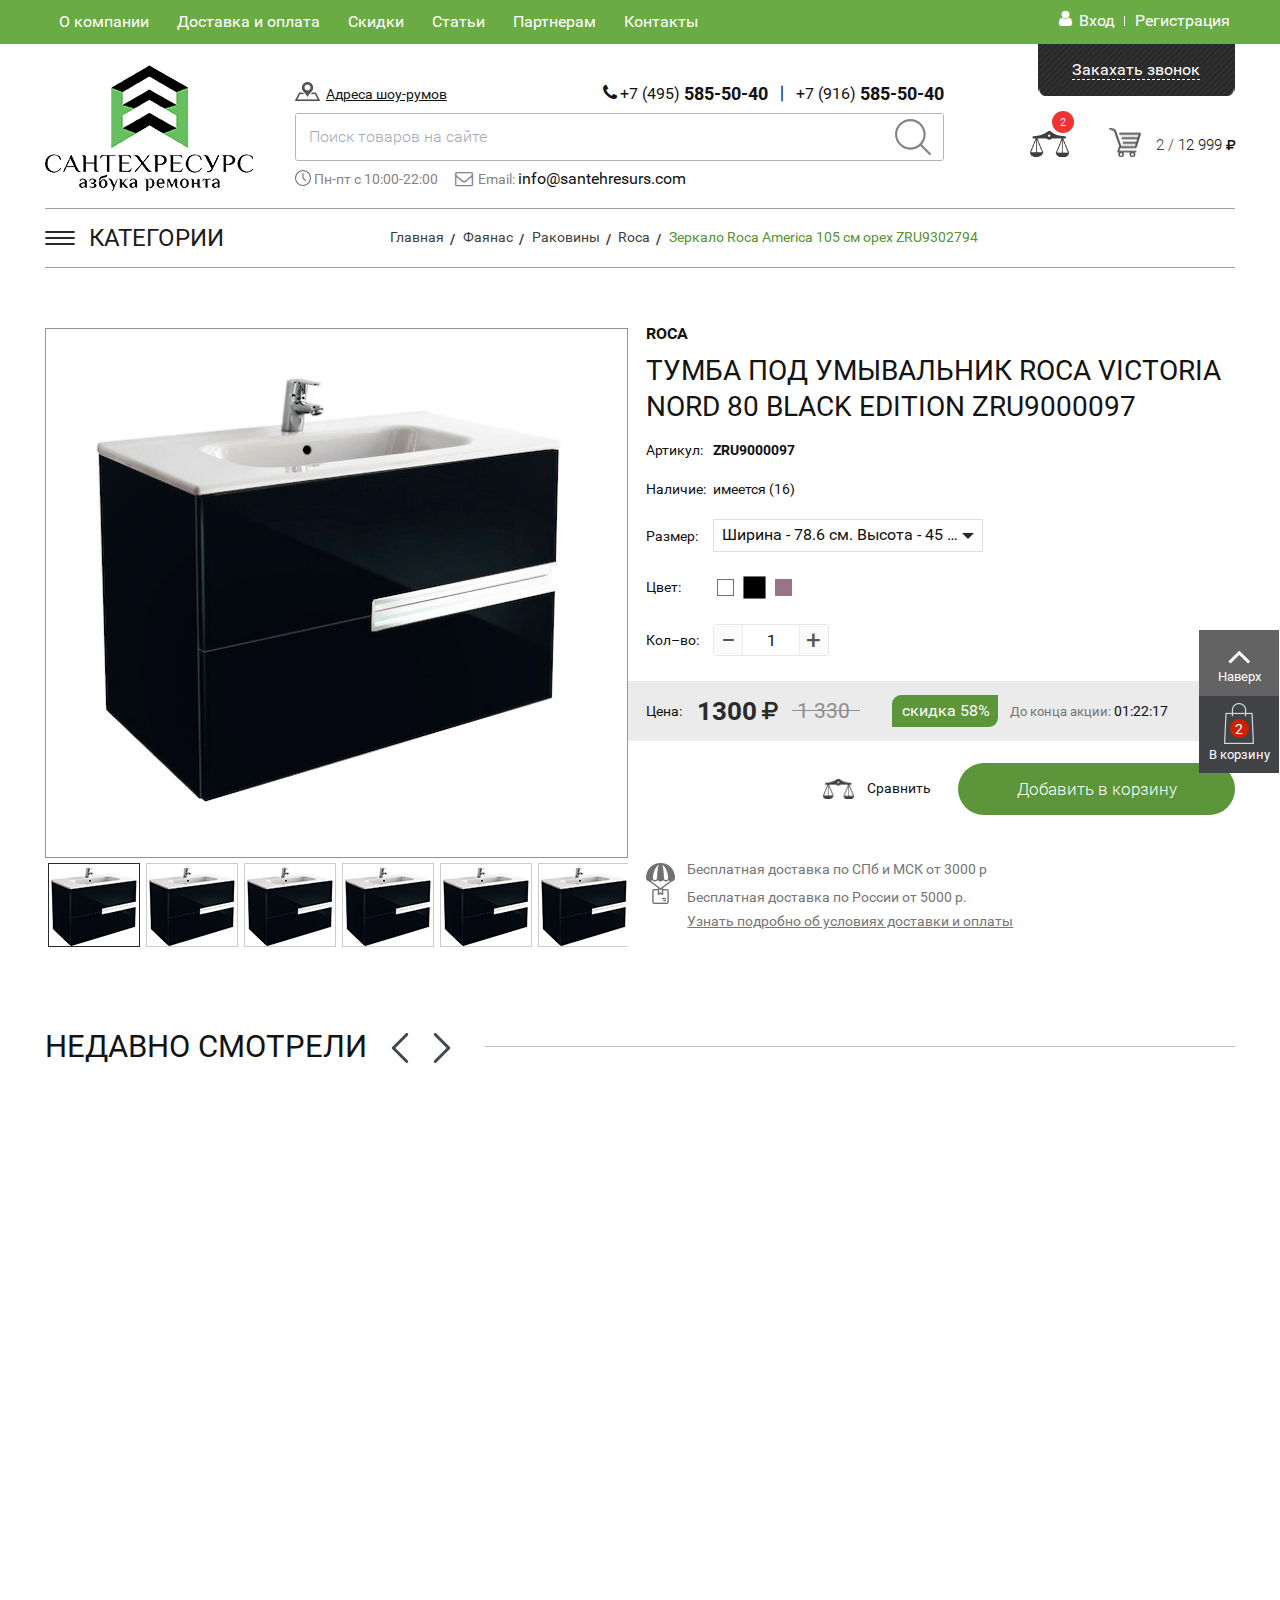
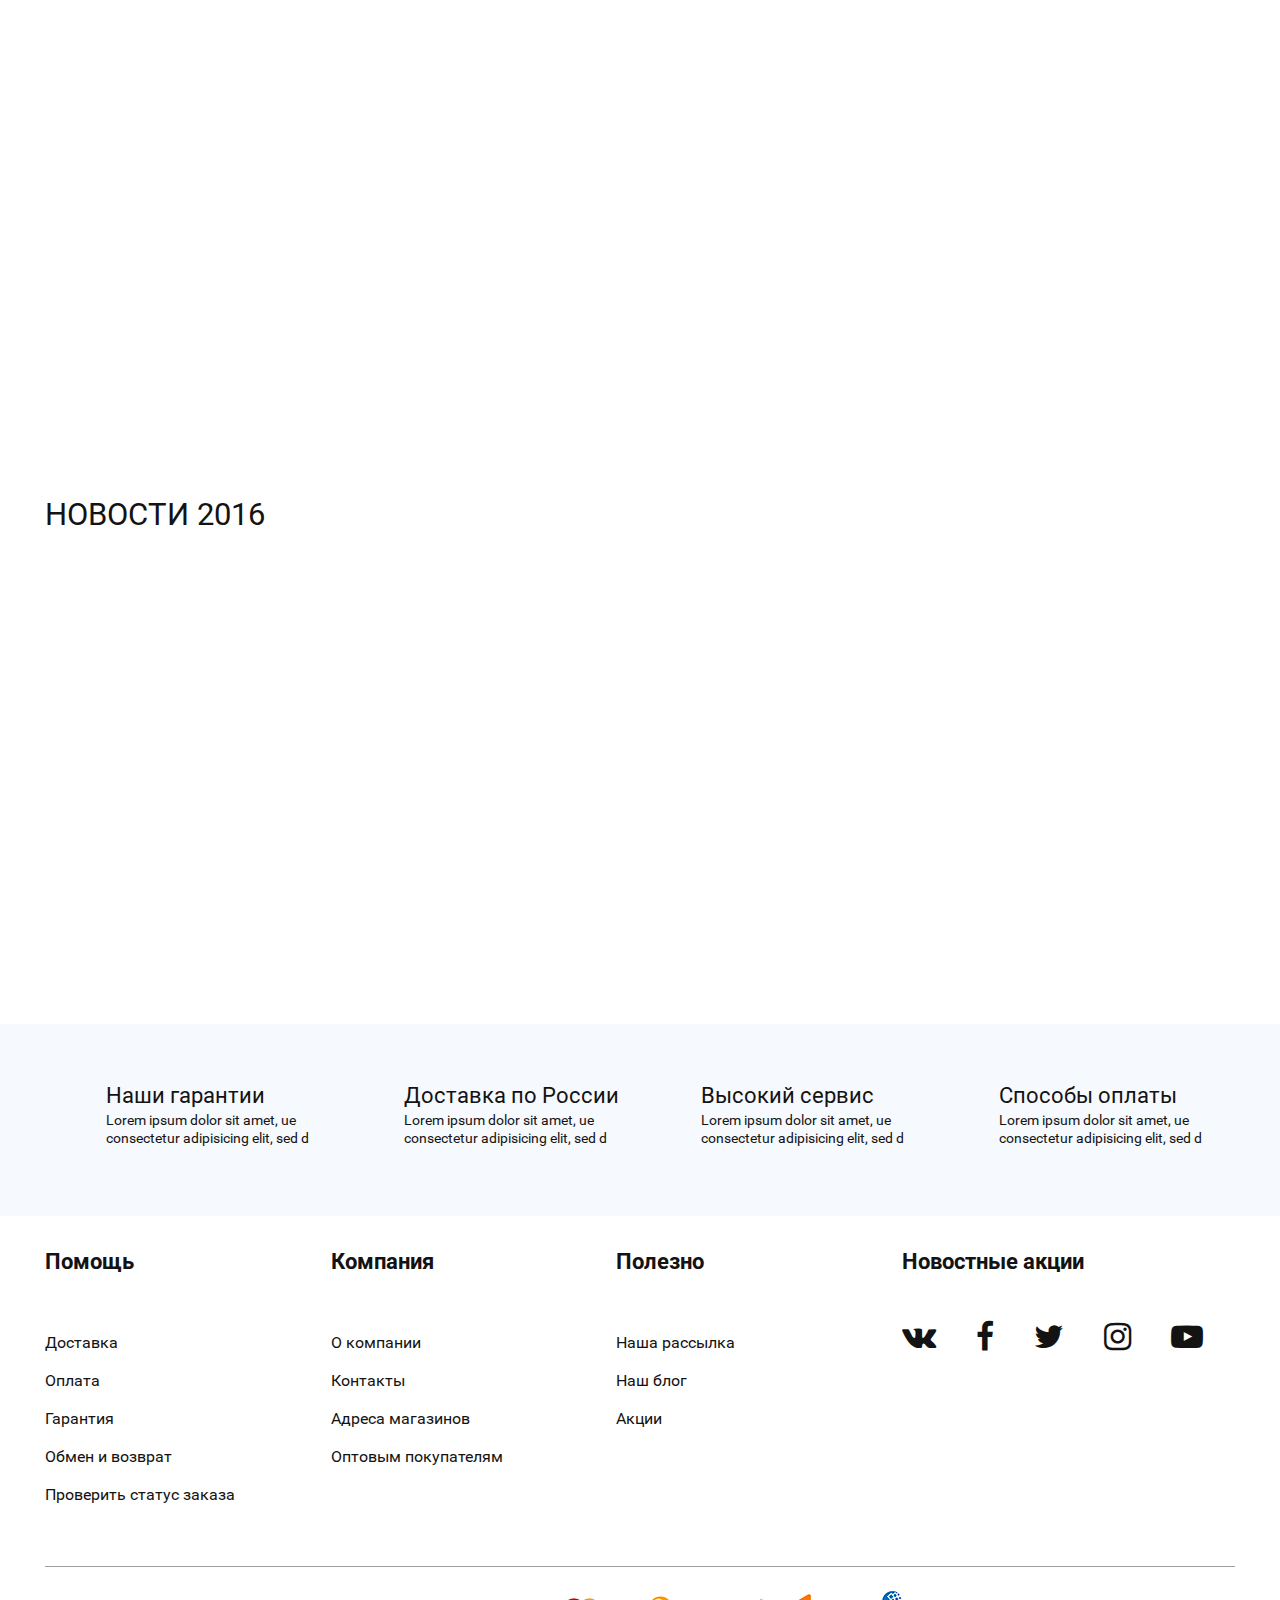
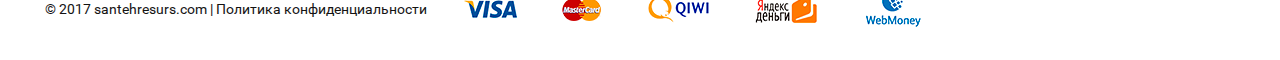
==== card.html @ a98f20dc "Santeh Resurs" ====
<!DOCTYPE html>

<html lang="ru">

<head>

	<meta charset="utf-8">
	<meta http-equiv="X-UA-Compatible" content="IE=edge" >
	<meta name="viewport" content="width=device-width, initial-scale=1.0">
	<meta name="description" content="">
	<link rel="stylesheet" type="text/css" href="vendors/css/animate.css">	
	<link rel="stylesheet" type="text/css" href="css/style.css">
	<link rel="stylesheet" type="text/css" href="css/font-awesome.css">
	<link rel="stylesheet" type="text/css" href="css/responsive.css">
	<link rel="stylesheet" type="text/css" href="slick/slick.css">
	<link rel="stylesheet" type="text/css" href="vendors/css/jquery.mCustomScrollbar.css">
	<link rel="stylesheet" type="text/css" href="vendors/css/select2.css">
	<link rel="stylesheet" type="text/css" href="vendors/css/nouislider.css">
	<script type="text/javascript" src="vendors/js/jquery.js"></script>
	<script type="text/javascript" src="slick/slick.js"></script>
	<script type="text/javascript" src="vendors/js/jquery.mCustomScrollbar.concat.min.js"></script>
	<script type="text/javascript" src="vendors/js/smoothscroll.js"></script>
	<script type="text/javascript" src="vendors/js/select2.js"></script>
	<script type="text/javascript" src="vendors/js/nouislider.js"></script>
	<script type="text/javascript" src="vendors/js/parallax.js"></script>
	<script type="text/javascript" src="vendors/js/jquery.hoverIntent.js"></script>
	<!-- <script type="text/javascript" src="vendors/js/jquery.maskedinput.min.js"></script> -->
	<script type="text/javascript" src="vendors/js/wow.min.js"></script>
	<script>new WOW().init();</script>
	<link rel="icon" type="image/png" href="favicon/favicon.ico" sizes="16x16">
	
	<title>Сантехресурс</title>	

</head>

<body>

<div class="wrapper">

	<!-- Header -->

	<header>

		<div class="header-site">
			
			<div class="header-site-1 wow fadeInDown">
				<div class="row offset-ziro">
					<div class="col col-1">
						<div class="main-nav-block">
							<ul class="main-nav">
								<li><a href="#">О компании</a></li>
								<li><a href="#">Доставка и оплата</a></li>
								<li><a href="#">Скидки</a></li>
								<li><a href="#">Статьи</a></li>
								<li><a href="#">Партнерам</a></li>
								<li><a href="#">Контакты</a></li>
							</ul>
						</div>
					</div>
					<div class="col col-2">
						<div class="sign-block">
							<ul class="sign">
								<li><i class="fa fa-user" aria-hidden="true"></i><a href="#">Вход</a></li>
								<li><a href="#">Регистрация</a></li>
							</ul>
						</div>
					</div>
				</div>
			</div>

			<div class="header-site-2">
				<div class="row offset-ziro">

					<div class="col col-1">
						<a href="#" class="logo wow zoomIn">
							<img src="img/logo.png" alt="" />
						</a>
					</div>
					
					<div class="col col-2">

						<div class="row-1">

							<div class="row-1-col row-1-col-1">
								<p><i class="adress-icon"></i><a href="#" class="adress-link">Адреса шоу-румов</a></p>
							</div>

							<div class="row-1-col row-1-col-2">
								<ul class="tels-block">
									<li><i class="fa fa-phone" aria-hidden="true"></i><a href="tel:+74955855040">+7 (495) <span>585-50-40</span></a></li>
									<li><a href="tel:+79165855040">+7 (916) <span>585-50-40</span></a></li>
								</ul>

							</div>

							<div class="row-1-col row-1-col-3">
								<button type="button" class="callback-btn"><span>Закахать звонок</span></button>
							</div>

						</div>

						<div class="row-2">

							<div class="row-2-col row-2-col-1">
								<div class="search-block">
									<input type="text" class="search-input" placeholder="Поиск товаров на сайте">
									<button type="submit" class="search-btn">
										<svg xmlns="http://www.w3.org/2000/svg" viewBox="0 0 451 451" width="46" height="46"><path d="M447.1 428l-109.6-109.6c29.4-33.8 47.2-77.9 47.2-126.1C384.7 86.2 298.4 0 192.4 0 86.3 0 0.1 86.3 0.1 192.3s86.3 192.3 192.3 192.3c48.2 0 92.3-17.8 126.1-47.2L428.1 447c2.6 2.6 6.1 4 9.5 4s6.9-1.3 9.5-4C452.3 441.8 452.3 433.2 447.1 428zM27 192.3c0-91.2 74.2-165.3 165.3-165.3 91.2 0 165.3 74.2 165.3 165.3s-74.1 165.4-165.3 165.4C101.2 357.7 27 283.5 27 192.3z" fill="#838383"/></svg>
									</button>
								</div>
								<div class="info-row">
									<p><i class="clock-icon"></i> Пн-пт с 10:00-22:00</p>
									<p><i class="fa fa-envelope-o" aria-hidden="true"></i> Email: <a href="mailto:info@santehresurs.com">info@santehresurs.com</a></p>
								</div>
							</div>

							<div class="row-2-col row-2-col-2">
								<div class="basket-block">
									<div class="basket-box">
										<div class="col">
											<a href="#" class="libra">
												<p class="count-lib-goods">2</p>
												<i class="libra_icon"></i>
											</a>
										</div>
										<div class="col col-2">
											<a href="#" class="basket">
												<i class="basket-icon"></i>
												<p><span>2 /</span> 12 999 <i class="fa fa-rub" aria-hidden="true"></i></p>
											</a>
										</div>
									</div>
								</div>
							</div>

						</div>

					</div>
				</div>
			</div>

		</div>
								
	</header>

	<!-- /Header -->

	<!-- Content -->
	
	<div class="content">

	<!-- Fixed Block -->

		<div class="fixed-block">
			<div class="inner">
				<button type="button" class="scroll-top" >
					<i class="fa fa-angle-up" aria-hidden="true"></i>
					<span>Наверх</span>
				</button>
			</div>
			<div class="inner">
				<a href="#" class="fixed-basket-link">
					<p class="fixed-basket-box">
						<i class="basket_2-icon"></i>
						<span>2</span>
					</p>
					<p>В корзину</p>
				</a>
			</div>
		</div>

	<!-- /Fixed Block -->

	<!-- Section 1 Categories Page -->

		<section class="promo-sect">

			<div class="row">

				<div class="promo-block clearfix">
					<div class="sidebar left">
						<div class="nav-header" id="sidebar">
							<div class="center-box">
								<p class="burger">
									<span></span>
									<span></span>
									<span></span>
								</p>
								<p class="p-1">Категории</p>
							</div>
						</div>
						<div class="sidebar-nav">
							<ul class="sidebar-nav-list">
								<li><a href="#"><i class="nav-icon icon-1"></i>Инженерная сантехника</a></li>
								<li><a href="#"><i class="nav-icon icon-2"></i>Фаянс</a></li>
								<li><a href="#"><i class="nav-icon icon-3"></i>Мебель</a>
									<div class="inner-nav-wrapp">
										<ul class="inner-nav">
											<li><a href="">Кухонные гарнитуры</a></li>
											<li><a href="">Столы</a></li>
											<li><a href="">Стулья</a>
												<ul class="inner-nav">
													<li><a href="#">Стулья</a></li>
													<li><a href="#">Кухонные гарнитуры</a></li>
													<li><a href="#">Столы</a></li>
													<li><a href="#">Стулья</a></li>
												</ul>
											</li>
											<li><a href="">Кухонные гарнитуры</a></li>
											<li><a href="">Столы</a>
												<ul class="inner-nav">
													<li><a href="#">Стулья 2</a></li>
													<li><a href="#">Кухонные гарнитуры 2</a></li>
													<li><a href="#">Столы 2</a></li>
													<li><a href="#">Стулья 2</a></li>
												</ul>
											</li>
											<li><a href="">Стулья</a>
												<ul class="inner-nav">
													<li><a href="#">Стулья 3</a></li>
													<li><a href="#">Кухонные гарнитуры 3</a></li>
													<li><a href="#">Столы 3</a></li>
													<li><a href="#">Стулья 3</a></li>
												</ul>
											</li>
										</ul>
									</div></li>
								<li><a href="#"><i class="nav-icon icon-4"></i>Теплые полы</a></li>
								<li><a href="#"><i class="nav-icon icon-5"></i>Люки</a></li>
								<li><a href="#"><i class="nav-icon icon-6"></i>Обои</a></li>
								<li><a href="#"><i class="nav-icon icon-7"></i>Напольные покрытия</a></li>
								<li><a href="#"><i class="nav-icon icon-8"></i>Электрика</a></li>
								<li><a href="#"><i class="nav-icon icon-9"></i>Штукатурка и краски</a>
								<div class="inner-nav-wrapp">
										<ul class="inner-nav">
											<li><a href="">Кухонные гарнитуры</a></li>
											<li><a href="">Столы</a></li>
											<li><a href="">Стулья</a>
												<ul class="inner-nav">
													<li><a href="#">Стулья</a></li>
													<li><a href="#">Кухонные гарнитуры</a></li>
													<li><a href="#">Столы</a></li>
													<li><a href="#">Стулья</a></li>
												</ul>
											</li>
											<li><a href="">Кухонные гарнитуры</a></li>
											<li><a href="">Столы</a>
												<ul class="inner-nav">
													<li><a href="#">Стулья 2</a></li>
													<li><a href="#">Кухонные гарнитуры 2</a></li>
													<li><a href="#">Столы 2</a></li>
													<li><a href="#">Стулья 2</a></li>
												</ul>
											</li>
											<li><a href="">Стулья</a>
												<ul class="inner-nav">
													<li><a href="#">Стулья 3</a></li>
													<li><a href="#">Кухонные гарнитуры 3</a></li>
													<li><a href="#">Столы 3</a></li>
													<li><a href="#">Стулья 3</a></li>
												</ul>
											</li>
										</ul>
									</div>
									</li>
								<li>
									<a href="#"><i class="nav-icon icon-10"></i>Двери</a>
									<div class="inner-nav-wrapp">
										<ul class="inner-nav">
											<li><a href="">Кухонные гарнитуры</a></li>
											<li><a href="">Столы</a></li>
											<li><a href="">Стулья</a>
												<ul class="inner-nav">
													<li><a href="#">Стулья</a></li>
													<li><a href="#">Кухонные гарнитуры</a></li>
													<li><a href="#">Столы</a></li>
													<li><a href="#">Стулья</a></li>
												</ul>
											</li>
											<li><a href="">Кухонные гарнитуры</a></li>
											<li><a href="">Столы</a>
												<ul class="inner-nav">
													<li><a href="#">Стулья 2</a></li>
													<li><a href="#">Кухонные гарнитуры 2</a></li>
													<li><a href="#">Столы 2</a></li>
													<li><a href="#">Стулья 2</a></li>
												</ul>
											</li>
											<li><a href="">Стулья</a>
												<ul class="inner-nav">
													<li><a href="#">Стулья 3</a></li>
													<li><a href="#">Кухонные гарнитуры 3</a></li>
													<li><a href="#">Столы 3</a></li>
													<li><a href="#">Стулья 3</a></li>
												</ul>
											</li>
										</ul>
									</div>
								</li>
							</ul>
						</div>
					</div>

					<!-- Breadcrumbs  -->

					<div class="breadcrumbs-block right">
						<ul class="breacrumbs">
							<li><a href="#">Главная</a></li>
							<li><a href="#">Фаянас</a></li>
							<li><a href="#">Раковины</a></li>
							<li><a href="#">Roca</a></li>
							<li><a href="#">Зеркало Roca America 105 cм орех ZRU9302794</a></li>
						</ul>
					</div>

					<!-- /Breadcrumbs  -->

				</div>

			</div>

		</section>

	<!-- /Section 1 Categories Page -->

	<!-- Section 2 Card Page -->

	<section>

		<div class="row">

			<div class="card-promo-block clearfix">

				<div class="col-1 left">

					<div class="card-big-slider-box">

						<div class="card-big-slider">

							<div class="slide">
								<img class="desktop-img" src="img/card_slider/photo_01.jpg" />
								<img class="resp-img" src="img/card_slider/photo_01.jpg" />
							</div>

							<div class="slide">
								<img class="desktop-img" src="img/card_slider/photo_01.jpg" />
								<img class="resp-img" src="img/card_slider/photo_01.jpg" />
							</div>

							<div class="slide">
								<img class="desktop-img" src="img/card_slider/photo_01.jpg" />
								<img class="resp-img" src="img/card_slider/photo_01.jpg" />
							</div>

							<div class="slide">
								<img class="desktop-img" src="img/card_slider/photo_01.jpg" />
								<img class="resp-img" src="img/card_slider/photo_01.jpg" />
							</div>

							<div class="slide">
								<img class="desktop-img" src="img/card_slider/photo_01.jpg" />
								<img class="resp-img" src="img/card_slider/photo_01.jpg" />
							</div>

							<div class="slide">
								<img class="desktop-img" src="img/card_slider/photo_01.jpg" />
								<img class="resp-img" src="img/card_slider/photo_01.jpg" />
							</div>

							<div class="slide">
								<img class="desktop-img" src="img/card_slider/photo_01.jpg" />
								<img class="resp-img" src="img/card_slider/photo_01.jpg" />
							</div>

							<div class="slide">
								<img class="desktop-img" src="img/card_slider/photo_01.jpg" />
								<img class="resp-img" src="img/card_slider/photo_01.jpg" />
							</div>

						</div>

					</div>

					<div class="card-miniatures-slider-box">

						<div class="card-miniatures-slider">

							<div class="slide">
								<img src="img/card_slider/card_miniatures_slider/photo_01.jpg" />
							</div>

							<div class="slide">
								<img src="img/card_slider/card_miniatures_slider/photo_01.jpg" />
							</div>

							<div class="slide">
								<img src="img/card_slider/card_miniatures_slider/photo_01.jpg" />
							</div>

							<div class="slide">
								<img src="img/card_slider/card_miniatures_slider/photo_01.jpg" />
							</div>

							<div class="slide">
								<img src="img/card_slider/card_miniatures_slider/photo_01.jpg" />
							</div>

							<div class="slide">
								<img src="img/card_slider/card_miniatures_slider/photo_01.jpg" />
							</div>

							<div class="slide">
								<img src="img/card_slider/card_miniatures_slider/photo_01.jpg" />
							</div>

							<div class="slide">
								<img src="img/card_slider/card_miniatures_slider/photo_01.jpg" />
							</div>

						</div>

					</div>

				</div>

				<div class="col-2 right">
					
					<div class="good-card-info-block good-card">

						<form>

							<div class="inner">

								<h4>Roca</h4>
								<h2>Тумба под умывальник Roca Victoria Nord 80 Black Edition ZRU9000097</h2>

								<div class="info-table">
									<div class="table-row">
										<div class="cell cell-1">
											<p>Артикул:</p>
										</div>
										<div class="cell cell-2">
											<p class="bold">ZRU9000097</p>
										</div>
									</div>
									<div class="table-row">
										<div class="cell cell-1">
											<p>Наличие:</p>
										</div>
										<div class="cell cell-2">
											<p>имеется (16)</p>
										</div>
									</div>
									<div class="table-row select-cell">
										<div class="cell cell-1">
											<p>Размер:</p>
										</div>
										<div class="cell cell-2">
											<div class="select-box">
												<select>
													<option>Ширина - 78.6 см. Высота - 45 см.</option>
													<option>Ширина - 78.6 см. Высота - 45 см.</option>
													<option>Ширина - 78.6 см. Высота - 45 см.</option>
													<option>Ширина - 78.6 см. Высота - 45 см.</option>
													<option>Ширина - 78.6 см. Высота - 45 см.</option>
													<option>Ширина - 78.6 см. Высота - 45 см.</option>
												</select>
											</div>
										</div>
									</div>
									<div class="table-row">
										<div class="cell cell-1">
											<p>Цвет:</p>
										</div>
										<div class="cell cell-2">
											<div class="radio-block">					
												<input type="radio" name="colors" id="color_1">
												<label class="color-good white" for="color_1" style="background-color: #ffffff"></label>
											</div>
											<div class="radio-block">				
												<input type="radio" name="colors" id="color_2" checked>
												<label class="color-good black" for="color_2" style="background-color: #000000"></label>
											</div>
											<div class="radio-block">
												<input type="radio" name="colors" id="color_3">
												<label class="color-good phiolet" for="color_3" style="background-color: #9b7487"></label>
											</div>
										</div>
									</div>
									<div class="table-row">
										<div class="cell cell-1">
											<p>Кол–во:</p>
										</div>
										<div class="cell cell-2">
											<div class="choise-count">
												<button type="button" class="minus"></button>
												<input type="number" class="count-num-val" value="1" />											
												<button type="button" class="plus"></button>
											</div>
										</div>
									</div>
								</div>

							</div>

							<div class="inner price-block offset-ziro">
								<label>Цена:</label>
								<div class="total-price">
									<nobr>
										<input type="number" width="auto" class="price_total_sum_input" value="1300" disabled>
										<p class="price_total_sum">1300</p>
										<i class="fa fa-rub" aria-hidden="true"></i>
									</nobr>
								</div>
								<p class="old-perice">1 330</p>
								<p class="discount">скидка 58%</p>
								<p>До конца акции: <span>01:22:17</span></p>
							</div>

							<div class="inner">

								<div class="align-right">
									<a href="#" class="to-diff"><i class="lib-middle"></i>Сравнить</a>
									<a href="#" class="green-pill">Добавить в корзину</a>
								</div>

								<div class="two-cols-box">

									<div class="col col-1">
										<i class="deliver-icon"></i>
									</div>

									<div class="col col-2">
										<p>Бесплатная доставка по СПб и МСК от 3000 р</p>
										<p>Бесплатная доставка по России от 5000 р.</p>
										<a href="#" >Узнать подробно об условиях доставки и оплаты</a>
									</div>

								</div>

							</div>

						</form>

					</div>

				</div>

			</div>

		</div>

	</section>

	<!-- /Section 2 Card Page -->

	<!-- Section 2 Categories Page  -->

		<section class="promo-sect">

			<div class="row">

				<div class="h-group h-group-shape">

					<h2 class="txt-upper">Недавно смотрели</h2>

					<div class="arrows last-saw-append-arrows"></div>

				</div>

				<div class="last-saw-slider-box wow fadeIn">

					<div class="last-saw-slider">

						<div class="slide">
							<div class="good-thumb">
								<div class="inner">
									<div class="img-box">
										<img src="img/goods/good_01.jpg" alt="" />
									</div>
									<div class="thumb-content">
										<div class="descript">
											<p class="p-1">Стулья на металлическом каркасе</p>
											<p class="p-2">Гранж</p>
											<p class="price">11 795 руб.</p>
										</div>
										<div class="align-center">
											<a href="#" class="geen-pill">в корзину</a>
										</div>
										<div class="align-center">
											<a href="#" class="to-diff"><i class="lib-small"></i>Добавить к сравнению</a>
										</div>
									</div>
								</div>
							</div>
						</div>

						<div class="slide">
							<div class="good-thumb">
								<div class="inner">
									<div class="img-box">
										<img src="img/goods/good_02.jpg" alt="" />
									</div>
									<div class="thumb-content">
										<div class="descript">
											<p class="p-1">Темный металлический каркас</p>
											<p class="p-2">Гранж</p>
											<p class="price">18 199 руб.</p>
										</div>
										<div class="align-center">
											<a href="#" class="geen-pill">в корзину</a>
										</div>
										<div class="align-center">
											<a href="#" class="to-diff"><i class="lib-small"></i>Добавить к сравнению</a>
										</div>
									</div>
								</div>
							</div>
						</div>

						<div class="slide">
							<div class="good-thumb">
								<div class="inner">
									<div class="img-box">
										<img src="img/goods/good_03.jpg" alt="" />
									</div>
									<div class="thumb-content">
										<div class="description">
											<p class="p-1">Стулья на металлическом каркасе</p>
											<p class="p-2">Беллеза</p>
											<p class="price">14 550 руб.</p>
										</div>
										<div class="align-center">
											<a href="#" class="geen-pill">в корзину</a>
										</div>
										<div class="align-center">
											<a href="#" class="to-diff"><i class="lib-small"></i>Добавить к сравнению</a>
										</div>
									</div>
								</div>
							</div>
						</div>

						<div class="slide">
							<div class="good-thumb">
								<div class="inner">
									<div class="img-box">
										<img src="img/goods/good_04.jpg" alt="" />
									</div>
									<div class="thumb-content">
										<div class="descript">
											<p class="p-1">Стулья на металлическом каркасе</p>
											<p class="p-2"></p>
											<p class="price">11 795 руб.</p>
										</div>
										<div class="align-center">
											<a href="#" class="geen-pill">в корзину</a>
										</div>
										<div class="align-center">
											<a href="#" class="to-diff"><i class="lib-small"></i>Добавить к сравнению</a>
										</div>
									</div>
								</div>
							</div>
						</div>

						<div class="slide">
							<div class="good-thumb">
								<div class="inner">
									<div class="img-box">
										<img src="img/goods/good_01.jpg" alt="" />
									</div>
									<div class="thumb-content">
										<div class="descript">
											<p class="p-1">Стулья на металлическом каркасе</p>
											<p class="p-2">Гранж</p>
											<p class="price">11 795 руб.</p>
										</div>
										<div class="align-center">
											<a href="#" class="geen-pill">в корзину</a>
										</div>
										<div class="align-center">
											<a href="#" class="to-diff"><i class="lib-small"></i>Добавить к сравнению</a>
										</div>
									</div>
								</div>
							</div>
						</div>

					</div>

				</div>

			</div>

		</section>

	<!-- /Section 2 Categories Page  -->

	<!-- Section 6 Main Page -->

		<section class="send-sect">

			<div class="send-bg" data-parallax="scroll" data-image-src="img/send_bg.jpg"></div>

			<div class="row align-right">

				<div class="send-block wow fadeInRight">

					<h2>Рассылка</h2>

					<p>Подпишись на нашу рассылку и всегда будь в курсе<br /> акций и новостей</p>

					<button type="button" class="submit-btn show_popup">Подписаться на рассылку</button>

				</div>

			</div>

		</section>

	<!-- /Section 6 Main Page -->

	<!-- Section 7 Main Page -->

		<section class="news-sect">

			<div class="row">

				<h2 class="txt-upper">Новости 2016</h2>

				<div class="news-thumbnails offset-ziro wow fadeInUp">

					<div class="news-thumb">
						<div class="inner">
							<div class="photo-block">
								<div class="img-box">
									<img src="img/news/photo_01.jpg" alt="" />
								</div>
								<div class="hidden-block-box">
									<div class="hidden-block">
										<h3>Sustainnability</h3>
										<p>Lorem ipsum dolor sit amet, consectetur adipisicing elit, sed do eiusmod tempor incididunt ut labore et dolore magna aliqua.</p>
										<a href="#" class="more-btn">More information</a>
									</div>
								</div>
							</div>
							<h3>Lorem ipsum dolor amet</h3>
							<p>Lorem ipsum dolor sit amet, consectetur adipisicing elit, sed do eiusmod tempor incididunt ut labore</p>
							<div class="align-right">
								<a href="#" class="more-link">Читать подробнее<i class="fa fa-angle-double-right" aria-hidden="true"></i></a>
							</div>
						</div>
					</div>

					<div class="news-thumb">
						<div class="inner">
							<div class="photo-block">
								<div class="img-box">
									<img src="img/news/photo_02.jpg" alt="" />
								</div>
								<div class="hidden-block-box">
									<div class="hidden-block">
										<h3>Sustainnability</h3>
										<p>Lorem ipsum dolor sit amet, consectetur adipisicing elit, sed do eiusmod tempor incididunt ut labore et dolore magna aliqua.</p>
										<a href="#" class="more-btn">More information</a>
									</div>
								</div>
							</div>
							<h3>Lorem ipsum dolor amet</h3>
							<p>Lorem ipsum dolor sit amet, consectetur adipisicing elit, sed do eiusmod tempor incididunt ut labore</p>
							<div class="align-right">
								<a href="#" class="more-link">Читать подробнее<i class="fa fa-angle-double-right" aria-hidden="true"></i></a>
							</div>
						</div>
					</div>

					<div class="news-thumb">
						<div class="inner">
							<div class="photo-block">
								<div class="img-box">
									<img src="img/news/photo_03.jpg" alt="" />
								</div>
								<div class="hidden-block-box">
									<div class="hidden-block">
										<h3>Sustainnability</h3>
										<p>Lorem ipsum dolor sit amet, consectetur adipisicing elit, sed do eiusmod tempor incididunt ut labore et dolore magna aliqua.</p>
										<a href="#" class="more-btn">More information</a>
									</div>
								</div>
							</div>
							<h3>Lorem ipsum dolor amet</h3>
							<p>Lorem ipsum dolor sit amet, consectetur adipisicing elit, sed do eiusmod tempor incididunt ut labore</p>
							<div class="align-right">
								<a href="#" class="more-link">Читать подробнее<i class="fa fa-angle-double-right" aria-hidden="true"></i></a>
							</div>
						</div>
					</div>

					<div class="news-thumb">
						<div class="inner">
							<div class="photo-block">
								<div class="img-box">
									<img src="img/news/photo_01.jpg" alt="" />
								</div>
								<div class="hidden-block-box">
									<div class="hidden-block">
										<h3>Sustainnability</h3>
										<p>Lorem ipsum dolor sit amet, consectetur adipisicing elit, sed do eiusmod tempor incididunt ut labore et dolore magna aliqua.</p>
										<a href="#" class="more-btn">More information</a>
									</div>
								</div>
							</div>
							<h3>Lorem ipsum dolor amet</h3>
							<p>Lorem ipsum dolor sit amet, consectetur adipisicing elit, sed do eiusmod tempor incididunt ut labore</p>
							<div class="align-right">
								<a href="#" class="more-link">Читать подробнее<i class="fa fa-angle-double-right" aria-hidden="true"></i></a>
							</div>
						</div>
					</div>

				</div>

			</div>

		</section>

	<!-- /Section 7 Main Page -->

	<!-- Section 8 Main Page -->

		<section class="advantages-sect">

			<div class="row">

				<div class="advantages-thumbnails offset-ziro">
					
					<div class="advantage-thumb">
						<div class="inner">
							<div class="col col-1 wow zoomIn">
								<i class="advantage-icon icon-1"></i>
							</div>
							<div class="col col-2">
								<h3>Наши гарантии</h3>
								<p>Lorem ipsum dolor sit amet, ue consectetur adipisicing elit, sed d</p>
							</div>
						</div>
					</div>

					<div class="advantage-thumb">
						<div class="inner">
							<div class="col col-1 wow zoomIn">
								<i class="advantage-icon icon-2"></i>
							</div>
							<div class="col col-2">
								<h3>Доставка по России</h3>
								<p>Lorem ipsum dolor sit amet, ue consectetur adipisicing elit, sed d</p>
							</div>
						</div>
					</div>

					<div class="advantage-thumb">
						<div class="inner">
							<div class="col col-1 wow zoomIn">
								<i class="advantage-icon icon-3"></i>
							</div>
							<div class="col col-2">
								<h3>Высокий сервис</h3>
								<p>Lorem ipsum dolor sit amet, ue consectetur adipisicing elit, sed d</p>
							</div>
						</div>
					</div>

					<div class="advantage-thumb">
						<div class="inner">
							<div class="col col-1 wow zoomIn">
								<i class="advantage-icon icon-4"></i>
							</div>
							<div class="col col-2">
								<h3>Способы оплаты</h3>
								<p>Lorem ipsum dolor sit amet, ue consectetur adipisicing elit, sed d</p>
							</div>
						</div>
					</div>

				</div>

			</div>

		</section>

	<!-- /Section 8 Main Page -->

	</div>
	<!-- /Content -->

	<!-- Footer -->

	<footer>
		
		<div class="footer">
			
			<div class="row">

				<div class="offset-ziro">

					<div class="col col-1">
						
						<h4>Помощь</h4>

						<ul class="seo-txt">
							<li><a href="#">Доставка</a></li>
							<li><a href="#">Оплата</a></li>
							<li><a href="#">Гарантия</a></li>
							<li><a href="#">Обмен и возврат</a></li>
							<li><a href="#">Проверить статус заказа</a></li>
						</ul>

					</div>

					<div class="col col-2">
						
						<h4>Компания</h4>

						<ul class="seo-txt">
							<li><a href="#">О компании</a></li>
							<li><a href="#">Контакты</a></li>
							<li><a href="#">Адреса магазинов</a></li>
							<li><a href="#">Оптовым покупателям</a></li>
						</ul>

					</div>

					<div class="col col-3">
						
						<h4>Полезно</h4>

						<ul class="seo-txt">
							<li><a href="#">Наша рассылка</a></li>
							<li><a href="#">Наш блог</a></li>
							<li><a href="#">Акции</a></li>
						</ul>

					</div>

					<div class="col col-4">
						
						<H4>Новостные акции</H4>

						<div class="social-block">
							<ul class="socials">
								<li><a href="#"><i class="fa fa-vk" aria-hidden="true"></i></a>
								<li><a href="#"><i class="fa fa-facebook" aria-hidden="true"></i></a>
								<li><a href="#"><i class="fa fa-twitter" aria-hidden="true"></i></a>
								<li><a href="#"><i class="fa fa-instagram" aria-hidden="true"></i></a>
								<li><a href="#"><i class="fa fa-youtube-play" aria-hidden="true"></i></a>
							</ul>
						</div>

						<div class="align-center">

							<a href="#" class="logo wow zoomIn">
								<img src="img/logo.png" alt="" />
							</a>

						</div>

					</div>

				</div>

				<div class="footer-bottom-row">
					<p class="copyright">&copy; 2017 <a href="#" class="copy-link">santehresurs.com</a> | Политика конфиденциальности</p>			
					<ul class="payments-systems-list">
						<li><img src="img/payments_systems/img_05.png" alt=""></li>
						<li><img src="img/payments_systems/img_04.png" alt=""></li>
						<li><img src="img/payments_systems/img_03.png" alt=""></li>
						<li><img src="img/payments_systems/img_02.png" alt=""></li>
						<li><img src="img/payments_systems/img_01.png" alt=""></li>
					</ul>					
				</div>

			</div>

		</div>			

	</footer>

	<!-- /Footer -->

	<script src="js/scripts.js"></script>
	<script src="js/additional_scripts.js"></script>
	
	</div>

</body>
</html>
---- css/style.css ----
@charset "utf-8";

/*------------------*/
/*-- Fonts --*/
/*------------------*/

@font-face {
    font-family: "Roboto";
    src: url("../fonts/Roboto-Light.eot");
    src: url("../fonts/Roboto-Light.eot?#iefix") format("embedded-opentype"),
        url("../fonts/Roboto-Light.woff2") format("woff2"),
        url("../fonts/Roboto-Light.woff") format("woff"),
        url("../fonts/Roboto-Light.ttf") format("truetype"),
        url("../fonts/Roboto-Light.svg#Roboto-Light") format("svg");
    font-weight: 300;
    font-style: normal;
}

@font-face {
    font-family: "Roboto";
    src: url("../fonts/Roboto-Bold.eot");
    src: url("../fonts/Roboto-Bold.eot?#iefix") format("embedded-opentype"),
        url("../fonts/Roboto-Bold.woff2") format("woff2"),
        url("../fonts/Roboto-Bold.woff") format("woff"),
        url("../fonts/Roboto-Bold.ttf") format("truetype"),
        url("../fonts/Roboto-Bold.svg#Roboto-Bold") format("svg");
    font-weight: bold;
    font-style: normal;
}

@font-face {
    font-family: "Roboto";
    src: url("../fonts/Roboto-Regular.eot");
    src: url("../fonts/Roboto-Regular.eot?#iefix") format("embedded-opentype"),
        url("../fonts/Roboto-Regular.woff2") format("woff2"),
        url("../fonts/Roboto-Regular.woff") format("woff"),
        url("../fonts/Roboto-Regular.ttf") format("truetype"),
        url("../fonts/Roboto-Regular.svg#Roboto-Regular") format("svg");
    font-weight: normal;
    font-style: normal;
}


/*-------------------------------------------*/
/* BASIC SETUP */
/*-------------------------------------------*/

* {
    margin: 0;
    padding: 0;
    -webkit-box-sizing: border-box;
    -moz-box-sizing: border-box;
    box-sizing: border-box;
}

html {
    color: #000000;
    font-size: 13px;
    line-height: 21px;
}


html,
body {
    min-height: 100%;
    min-width: 100%;
}

body {
    font-size: 15px;
    line-height: 20px;
    color: #333333;
}

.wrapper {
    min-height: 100%;
    min-width: 100%;
    position: relative;
    z-index: 2;
}

.content {
    position: relative;
    height: 100%;
    min-height: 100%;
    min-width: 100%;
}


.clearfix:after {
    content: "."; 
    display: block; 
    height: 0; 
    clear: both; 
    visibility: hidden;
}

.clearfix {display: inline-block;}

* html .clearfix {height: 1%;}
.clearfix {display: block;}

* html .clearfix             { zoom: 1; }
*:first-child+html .clearfix { zoom: 1; }



::-webkit-input-placeholder {color:#a5abb8;}
::-moz-placeholder          {color:#a5abb8;}
:-moz-placeholder           {color:#a5abb8;}
:-ms-input-placeholder      {color:#a5abb8;}

input,
textarea,
button,
select,
a,
img {
    outline: none;
}

select {
    -webkit-appearance: none;
    appearance: none;
    text-indent: 0.01px;
    text-overflow: "";
}


*::-ms-expand { display: none; }

input::-webkit-outer-spin-button,
input::-webkit-inner-spin-button {
    -webkit-appearance: none;
}

input[type="number"] {
    -moz-appearance: textfield;
}

textarea {
    resize: none;
    overflow: auto;
}

input::-webkit-input-placeholder       {opacity: 1; transition: opacity .3s ease;}
input::-moz-placeholder                {opacity: 1; transition: opacity .3s ease;}
input:-moz-placeholder                 {opacity: 1; transition: opacity .3s ease;}
input:-ms-input-placeholder            {opacity: 1; transition: opacity .3s ease;}
input:focus::-webkit-input-placeholder {opacity: 0; transition: opacity .3s ease;}
input:focus::-moz-placeholder          {opacity: 0; transition: opacity .3s ease;}
input:focus:-moz-placeholder           {opacity: 0; transition: opacity .3s ease;}
input:focus:-ms-input-placeholder      {opacity: 0; transition: opacity .3s ease;}

textarea::-webkit-input-placeholder       {opacity: 1; transition: opacity .3s ease;}
textarea::-moz-placeholder                {opacity: 1; transition: opacity .3s ease;}
textarea:-moz-placeholder                 {opacity: 1; transition: opacity .3s ease;}
textarea:-ms-input-placeholder            {opacity: 1; transition: opacity .3s ease;}
textarea:focus::-webkit-input-placeholder {opacity: 0; transition: opacity .3s ease;}
textarea:focus::-moz-placeholder          {opacity: 0; transition: opacity .3s ease;}
textarea:focus:-moz-placeholder           {opacity: 0; transition: opacity .3s ease;}
textarea:focus:-ms-input-placeholder      {opacity: 0; transition: opacity .3s ease;}

.animation-delay-onload {
    -webkit-animation-delay: 1s;
    -moz-animation-delay: 1s;
    -o-animation-delay: 1s;
    animation-delay: 1s;
}

.animation-delay {
    -webkit-animation-delay: .3s;
    -moz-animation-delay: .3s;
    -o-animation-delay: .3s;
    animation-delay: .3s;
}

/*-------------------------------------------*/
/* ----- DEFAULT STYLES ------ */
/*-------------------------------------------*/

section {
    position: relative;
    padding: 30px 0 50px 0;
}

h1 {

}


h2 {
    font-family: "Roboto", Arial, Verdana, sans-serif;
    font-size: 31px;
    line-height: 34px;
    font-weight: normal;
    color:#141313;
    padding: 0 0 20px 0;
}

h2.txt-upper {
    text-transform: uppercase;
}

h3 {
    font-family: "Roboto", Arial, Verdana, sans-serif;
    font-size: 22px;
    line-height: 24px;
    font-weight: normal;
    color: #141313;
}

p {
    font-family: "Roboto", Arial, Verdana, sans-serif;
    font-size: 16px;
    line-height: 28px;
    font-weight: normal;
    color: #141313;
    padding: 5px 0;
}

a {
    font-family: "Roboto", Arial, Verdana, sans-serif;
    font-size: 16px;
    line-height: 28px;
    font-weight: normal;
    color: #141313;
    text-decoration: none;

    -webkit-transition-property: color;
    -webkit-transition-duration: .3s;
    -webkit-transition-timing-function: ease;

    -moz-transition-property: color;
    -moz-transition-duration: .3s;
    -moz-transition-timing-function: ease;

    -ms-transition-property: color;
    -ms-transition-duration: .3s;
    -ms-transition-timing-function: ease;

    -o-transition-property: color;
    -o-transition-duration: .3s;
    -o-transition-timing-function: ease;

    transition-property: color;
    transition-duration: .3s;
    transition-timing-function: ease;
}

a:link,
a:visited {
    color: #141313;
}

a:active,
a.active {
    color: #6bab44;
}

a:hover {
    color: #6bab44;
}

li {
    list-style: none;
}

img {
    outline: none;
    border: 1px solid transparent;
    border: none;
}

button:hover,
button:active,
a:hover,
a:active {
    -webkit-tap-highlight-color: rgba(0,0,0,0); 
    -webkit-tap-highlight-color: transparent;
}

/*-------------------------------------------*/
/* ----- REUSABLE COMPONENTS ------ */
/*-------------------------------------------*/

.row {
    padding: 0;
    max-width: 1190px;
    margin: 0 auto;
}

.top-shape .line-top {
    width: 100%;
    position: absolute;
    top: -1px;
    left: 0;
}

.top-shape .line-top:before {
    display: block;
    content: "";
    width: 100%;
    padding: 0;
    max-width: 1190px;
    margin: 0 auto;
    border-top: 1px solid #cbcbcb;
}

.offset-ziro {
    font-size: 0;
    line-height: 0;
}

.left {
    float: left;
}

.right {
    float: right;
}

.align-center {
    text-align: center;
}

.align-right {
    text-align: right;
}

.slick-arrow {
    border: 1px solid transparent;
    background: transparent;
    cursor: pointer;
    width: 30px;
    height: 30px;
    margin: 0 6px;

    -webkit-transition-property: fill;
    -webkit-transition-duration: .3s;
    -webkit-transition-timing-function: ease;

    -moz-transition-property: fill;
    -moz-transition-duration: .3s;
    -moz-transition-timing-function: ease;

    -ms-transition-property: fill;
    -ms-transition-duration: .3s;
    -ms-transition-timing-function: ease;

    -o-transition-property: fill;
    -o-transition-duration: .3s;
    -o-transition-timing-function: ease;

    transition-property: fill;
    transition-duration: .3s;
    transition-timing-function: ease;
}

.slick-arrow svg path {
    -webkit-transition-property: fill;
    -webkit-transition-duration: .3s;
    -webkit-transition-timing-function: ease;

    -moz-transition-property: fill;
    -moz-transition-duration: .3s;
    -moz-transition-timing-function: ease;

    -ms-transition-property: fill;
    -ms-transition-duration: .3s;
    -ms-transition-timing-function: ease;

    -o-transition-property: fill;
    -o-transition-duration: .3s;
    -o-transition-timing-function: ease;

    transition-property: fill;
    transition-duration: .3s;
    transition-timing-function: ease;
}

.slick-arrow:hover svg path {
    fill: #4b8b25;
}

/*-- Breadcrumbs --*/

.breadcrumbs-block {
    display: inline-block;
    vertical-align: middle;
    width: 73%;
    min-height: 60px;
    border-top: 1px solid #9f9f9f;
    border-bottom: 1px solid #9f9f9f;
    padding: 18px 0 5px 2%;
}

.breacrumbs {

}

.breacrumbs li {
    display: inline-block;
    vertical-align: top;
}

.breacrumbs li:after {
    display: inline-block;
    vertical-align: top;
    content: "\2f";
    margin: 0 4px 0 6px;
    font-family: "Roboto", Arial, Verdana, sans-serif;
    font-size: 14px;
    line-height: 24px;
    font-weight: bold;
    color: #3f3f3f;
}

.breacrumbs li:last-child:after {
    display: none;
}

.breacrumbs li a {
    font-family: "Roboto", Arial, Verdana, sans-serif;
    font-size: 14px;
    line-height: 14px;
    font-weight: normal;
    color: #3f3f3f;
}

.breacrumbs li a:link,
.breacrumbs li a:visited {
    color: #3f3f3f;
}

.breacrumbs li a.active {
    color: #589234;
}

.breacrumbs li a:active {
    color: #589234;
}

.breacrumbs li a:hover {
    color: #589234;
}

.breacrumbs li:last-child a {
    color: #589234;
}

/*-- /Breadcrumbs --*/

/*-------------------------------------------*/
/* ----- HEADER ------ */
/*-------------------------------------------*/

.header-site {

}

.header-site-1 {
    background: rgba(107, 171, 68, 1);
}

.header-site-1 .col {
    display: inline-block;
    vertical-align: middle;
}

.header-site-1 .col-1 {
    width: 73%;
}

.header-site-1 .col-2 {
    width: 27%;
    text-align: right;
}

.main-nav-block {

}

.main-nav {
    display: table;
}

.main-nav li {
    display: table-cell;
    vertical-align: top;
    padding: 0 14px;
}

.main-nav li a {
    display: inline-block;
    vertical-align: top;
    font-family: "Roboto", Arial, Verdana, sans-serif;
    font-size: 16px;
    line-height: 24px;
    font-weight: normal;
    color: #ffffff;
    text-align: center;
    text-decoration: none;
    position: relative;
    padding: 10px 0;

    -webkit-transition-property: color;
    -webkit-transition-duration: .3s;
    -webkit-transition-timing-function: ease;

    -moz-transition-property: color;
    -moz-transition-duration: .3s;
    -moz-transition-timing-function: ease;

    -ms-transition-property: color;
    -ms-transition-duration: .3s;
    -ms-transition-timing-function: ease;

    -o-transition-property: color;
    -o-transition-duration: .3s;
    -o-transition-timing-function: ease;

    transition-property: color;
    transition-duration: .3s;
    transition-timing-function: ease;
}

.main-nav li a:link,
.main-nav li a:visited {
    color: #ffffff;
}

.main-nav li a:active,
.main-nav li a.active {
    color: #ffffff;
}

.main-nav li a:hover {
    color: #ffffff;
}

.main-nav li a:before {
    display: block;
    content: "";
    width: 100%;
    height: 3px;
    position: absolute;
    top: 0;
    left: 0;
    z-index: 2;
    background: rgba(34, 86, 2, 1);

    -webkit-transition-property: background;
    -webkit-transition-duration: .3s;
    -webkit-transition-timing-function: ease;

    -moz-transition-property: background;
    -moz-transition-duration: .3s;
    -moz-transition-timing-function: ease;

    -ms-transition-property: background;
    -ms-transition-duration: .3s;
    -ms-transition-timing-function: ease;

    -o-transition-property: background;
    -o-transition-duration: .3s;
    -o-transition-timing-function: ease;

    transition-property: background;
    transition-duration: .3s;
    transition-timing-function: ease;
}

.main-nav li a:link:before,
.main-nav li a:visited:before {
    background: rgba(34, 86, 2, 0);
}

.main-nav li a:active:before,
.main-nav li a.active:before {
    background: rgba(34, 86, 2, 1);
}

.main-nav li a:hover:before {
    background: rgba(34, 86, 2, 1);
}

.sign-block {

}

.sign {

}

.sign li {
    display: inline-block;
    vertical-align: top;
    width: auto;
    padding: 0 5px;
}

.sign li:after {
    display: inline-block;
    vertical-align: baseline;
    content: "";
    width: 1px;
    height: 10px;
    margin: 0 0 0 8px;
    border-right: 1px solid #ffffff;
}

.sign li:last-child:after {
    display: none;
}

.sign li a {
    font-family: "Roboto", Arial, Verdana, sans-serif;
    font-size: 16px;
    line-height: 16px;
    font-weight: normal;
    color: #ffffff;
    text-decoration: none;
    position: relative;
    margin: 5px 0;
    border-bottom: 1px solid transparent;

    -webkit-transition-property: border-bottom;
    -webkit-transition-duration: .3s;
    -webkit-transition-timing-function: ease;

    -moz-transition-property: border-bottom;
    -moz-transition-duration: .3s;
    -moz-transition-timing-function: ease;

    -ms-transition-property: border-bottom;
    -ms-transition-duration: .3s;
    -ms-transition-timing-function: ease;

    -o-transition-property: border-bottom;
    -o-transition-duration: .3s;
    -o-transition-timing-function: ease;

    transition-property: border-bottom;
    transition-duration: .3s;
    transition-timing-function: ease;
}

.sign li a:link,
.sign li a:visited {
    border-bottom: 1px solid transparent;
}

.sign li a:active,
.sign li a.active {
    border-bottom: 1px solid #ffffff;
}

.sign li a:hover {
    border-bottom: 1px solid #ffffff;
}

.fa-user {
    display: inline-block;
    vertical-align: top;
    font-size: 18px;
    line-height: 18px;
    font-weight: normal;
    color: #ffffff;
    position: relative;
    top: -3px;
    margin: 0 7px 0 0;
}

.fa-user:before {
    font-size: 18px;
    line-height: 18px;
    font-weight: normal;
    color: #ffffff;
}

.header-site-2 {

}

.header-site-2 .col {
    display: inline-block;
    vertical-align: top;
}

.header-site-2 .col-1 {
    width: 21%;
    padding: 21px 0 0 0;
}

.header-site-2 .col-2 {
    width: 79%;
    padding: 31px 0 0 0;
}

.logo {
    display: inline-block;
    vertical-align: top;
}

.logo img {
    width: 100%;
    max-width: 208px;
    height: auto;
}

.header-site-2 {
    padding: 0 0 1px 0;
}

.header-site-2 .col-2 .row-1 {

}

.header-site-2 .col-2 .row-1-col {
    display: inline-block;
    vertical-align: top;
}

.header-site-2 .col-2 .row-1-col-1 {
    width: 21%;
}

.header-site-2 .col-2 .row-1-col-2 {
    width: 48%;
    position: relative;
    text-align: right;
}

.header-site-2 .col-2 .row-1-col-3 {
    width: 31%;
    position: relative;
}

.header-site-2 .col-2 .row-1 p {
    
}

.adress-icon {
    display: inline-block;
    vertical-align: top;
    width: 25px;
    height: 19px;
    margin: 2px 3% 0 0;
    background-image: url(../img/map_marker_icon.png);
    background-repeat: no-repeat;
    background-size: 100%;
    background-position: center;
}

a.adress-link {
    font-family: "Roboto", Arial, Verdana, sans-serif;
    font-size: 14px;
    line-height: 14px;
    font-weight: normal;
    color: #141313;
    text-decoration: underline;
    position: relative;
    padding: 5px 0;

    -webkit-transition-property: color;
    -webkit-transition-duration: .3s;
    -webkit-transition-timing-function: ease;

    -moz-transition-property: color;
    -moz-transition-duration: .3s;
    -moz-transition-timing-function: ease;

    -ms-transition-property: color;
    -ms-transition-duration: .3s;
    -ms-transition-timing-function: ease;

    -o-transition-property: color;
    -o-transition-duration: .3s;
    -o-transition-timing-function: ease;

    transition-property: color;
    transition-duration: .3s;
    transition-timing-function: ease;
}

a.adress-link:link,
a.adress-link:visited {
    color: #141313;
}

a.adress-link:active,
a.adress-link.active {
    color: #87bd66;
}

a.adress-link:hover {
    color: #87bd66;
}

.tels-block {
    margin: 9px 0 0 0;
}

.tels-block li {
    display: inline-block;
    vertical-align: middle;
}

.tels-block li:after {
    display: inline-block;
    vertical-align: top;
    content: "\2223";
    font-family: "Roboto", Arial, Verdana, sans-serif;
    font-size: 16px;
    line-height: 18px;
    font-weight: normal;
    color: #141313;
    margin: 0 10px;
}

.tels-block li:last-child:after {
    display: none;
}

.tels-block li .fa {
    font-size: 18px;
    line-height: 18px;
    color: #141313;
    margin: 0 3px 0 0;
}

.tels-block li a {
    font-family: "Roboto", Arial, Verdana, sans-serif;
    font-size: 16px;
    line-height: 18px;
    font-weight: normal;
    color: #141313;
    text-decoration: none;
    position: relative;
    padding: 5px 0;

    -webkit-transition-property: color;
    -webkit-transition-duration: .3s;
    -webkit-transition-timing-function: ease;

    -moz-transition-property: color;
    -moz-transition-duration: .3s;
    -moz-transition-timing-function: ease;

    -ms-transition-property: color;
    -ms-transition-duration: .3s;
    -ms-transition-timing-function: ease;

    -o-transition-property: color;
    -o-transition-duration: .3s;
    -o-transition-timing-function: ease;

    transition-property: color;
    transition-duration: .3s;
    transition-timing-function: ease;
}

.tels-block li a:link,
.tels-block li a:visited {
    color: #141313;
}

.tels-block li a:active,
.tels-block li a.active {
    color: #87bd66;
}

.tels-block li a:hover {
    color: #87bd66;
}

.tels-block li a span {
    font-size: 18px;
    line-height: 18px;
    font-weight: bold;
    position: relative;
    top: 1px;

    -webkit-transition-property: color;
    -webkit-transition-duration: .3s;
    -webkit-transition-timing-function: ease;

    -moz-transition-property: color;
    -moz-transition-duration: .3s;
    -moz-transition-timing-function: ease;

    -ms-transition-property: color;
    -ms-transition-duration: .3s;
    -ms-transition-timing-function: ease;

    -o-transition-property: color;
    -o-transition-duration: .3s;
    -o-transition-timing-function: ease;

    transition-property: color;
    transition-duration: .3s;
    transition-timing-function: ease;
}

.tels-block li a:active span,
.tels-block li a.active span {
    color: #87bd66;
}

.tels-block li a:hover span {
    color: #87bd66;
}

.callback-btn {
    display: block;
    width: 100%;
    max-width: 197px;
    padding: 17px 2%;
    cursor: pointer;
    position: absolute;
    top: -31px;
    right: 0;
    border: 1px solid transparent;
    -webkit-border-radius: 0 0 7px 7px;
    -moz-border-radius: 0 0 7px 7px;
    -ms-border-radius: 0 0 7px 7px;
    -o-border-radius: 0 0 7px 7px;
    border-radius: 0 0 7px 7px;
    text-align: center;
    background-image: url(../img/callback_btn_bg.png);
    background-size: cover;
    background-position: center;

    -webkit-transition-property: background;
    -webkit-transition-duration: .3s;
    -webkit-transition-timing-function: ease;

    -moz-transition-property: background;
    -moz-transition-duration: .3s;
    -moz-transition-timing-function: ease;

    -ms-transition-property: background;
    -ms-transition-duration: .3s;
    -ms-transition-timing-function: ease;

    -o-transition-property: background;
    -o-transition-duration: .3s;
    -o-transition-timing-function: ease;

    transition-property: background;
    transition-duration: .3s;
    transition-timing-function: ease;
}

.callback-btn:link,
.callback-btn:visited {
    background-image: url(../img/callback_btn_bg.png);
    background-color: transparent;
}

.callback-btn:active,
.callback-btn.active {
    background-image: none;
    background-color: rgb(98, 155, 63);
}

.callback-btn:hover {
    background-image: none;
    background-color: rgb(98, 155, 63);
}

.callback-btn span {
    font-family: "Roboto", Arial, Verdana, sans-serif;
    font-size: 16px;
    line-height: 16px;
    font-weight: normal;
    color: #ffffff;
    border-bottom: 1px dashed #ffffff;

    -webkit-transition-property: border-bottom;
    -webkit-transition-duration: .3s;
    -webkit-transition-timing-function: ease;

    -moz-transition-property: border-bottom;
    -moz-transition-duration: .3s;
    -moz-transition-timing-function: ease;

    -ms-transition-property: border-bottom;
    -ms-transition-duration: .3s;
    -ms-transition-timing-function: ease;

    -o-transition-property: border-bottom;
    -o-transition-duration: .3s;
    -o-transition-timing-function: ease;

    transition-property: border-bottom;
    transition-duration: .3s;
    transition-timing-function: ease;
}

.callback-btn:link span,
.callback-btn:visited span {
    border-bottom: 1px dashed #ffffff;
}

.callback-btn:active span,
.callback-btn.active span {
    border-bottom: 1px dashed transparent;
}

.callback-btn:hover span {
    border-bottom: 1px dashed transparent;
}

.search-block {
    display: block;
    width: 100%;
    height: 48px;
    position: relative;
    overflow: hidden;
    background: rgba(255, 255, 255, 1);
    border: 1px solid #b5b5b5;
    -webkit-border-radius: 3px;
    -moz-border-radius: 3px;
    -ms-border-radius: 3px;
    -o-border-radius: 3px;
    border-radius: 3px;
}

.search-block .search-input {
    display: block;
    width: 100%;
    height: 46px;
    background: rgba(255, 255, 255, 1);
    border: none;
    padding: 0 66px 1px 2%;
    font-family: "Roboto", Arial, Verdana, sans-serif;
    font-size: 16px;
    line-height: 24px;
    font-weight: 300;
    color: #8a8383;
}

.search-block .search-btn {
    display: block;
    width: 60px;
    height: 45px;
    cursor: pointer;
    border: 1px solid transparent;
    background: transparent;
    position: absolute;
    top: 0;
    right: 0;
}

.search-block .search-btn svg {
    width: 36px;
    height: 36px;
    position: relative;
    top: 2px;
}

.search-block .search-btn svg path {

    -webkit-transition-property: fill;
    -webkit-transition-duration: .3s;
    -webkit-transition-timing-function: ease;

    -moz-transition-property: fill;
    -moz-transition-duration: .3s;
    -moz-transition-timing-function: ease;

    -ms-transition-property: fill;
    -ms-transition-duration: .3s;
    -ms-transition-timing-function: ease;

    -o-transition-property: fill;
    -o-transition-duration: .3s;
    -o-transition-timing-function: ease;

    transition-property: fill;
    transition-duration: .3s;
    transition-timing-function: ease;
}

.search-block .search-btn:link svg path,
.search-block .search-btn:visited svg path {
    fill: #838383;
}

.search-block .search-btn:active svg path,
.search-block .search-btn.active svg path {
    fill: #6bab44;
}

.search-block .search-btn:hover svg path {
    fill: #6bab44;
}

.info-row {

}

.info-row p {
    display: inline-block;
    vertical-align: baseline;
    padding: 4px 3% 0 0;
    font-family: "Roboto", Arial, Verdana, sans-serif;
    font-size: 14px;
    line-height: 24px;
    font-weight: normal;
    color: #8a8383;
}

.clock-icon {
    display: inline-block;
    vertical-align: top;
    width: 16px;
    height: 16px;
    background-image: url(../img/clock.png);
    background-size: 100%;
    background-position: center;
    background-repeat: no-repeat;
}

.info-row .clock-icon {
    position: relative;
    top: 3px;
}

.info-row .fa-envelope-o {
    position: relative;
    top: 1px;
    left: -2px;
}

.fa-envelope-o:before {
    font-size: 18px;
    line-height: 24px;
    color: #8a8383;
}

.header-site-2 .col-2 .row-2-col {
    display: inline-block;
    vertical-align: top;
}

.header-site-2 .col-2 .row-2-col-1 {
    width: 69%;
}

.header-site-2 .col-2 .row-2-col-2 {
    width: 31%;
    text-align: right;
}

.basket-block {
    display: inline-block;
    vertical-align: middle;
    text-align: right;
}

.basket-box {
    display: table;
    margin: 15px 0 0 0;
}

.basket-box .col {
    display: table-cell;
    vertical-align: middle;
}

.basket-box .col-2 {
    padding: 0;
    text-align: right;
}

.libra {
    position: relative;
}

.count-lib-goods {
    display: block;
    width: 22px;
    height: 22px;
    position: absolute;
    top: -24px;
    right: -1px;
    text-align: center;
    background: rgba(238, 51, 51, 1);
    font-family: "Roboto", Arial, Verdana, sans-serif;
    font-size: 11px;
    line-height: 13px;
    font-weight: 300;
    color: #ffffff;
    -webkit-border-radius: 50%;
    -moz-border-radius: 50%;
    -ms-border-radius: 50%;
    -o-border-radius: 50%;
    border-radius: 50%;
}

.libra_icon {
    display: inline-block;
    vertical-align: top;
    width: 43px;
    height: 30px;
    position: relative;
}

.libra_icon:before,
.libra_icon:after {
    display: block;
    content: "";
    width: 39px;
    height: 26px;
    position: absolute;
    top: 0;
    left: 0;
    background-size: 100%;
    background-position: center;
    background-repeat: no-repeat;

   -webkit-transition-property: opacity;
    -webkit-transition-duration: .3s;
    -webkit-transition-timing-function: ease;

    -moz-transition-property: opacity;
    -moz-transition-duration: .3s;
    -moz-transition-timing-function: ease;

    -ms-transition-property: opacity;
    -ms-transition-duration: .3s;
    -ms-transition-timing-function: ease;

    -o-transition-property: opacity;
    -o-transition-duration: .3s;
    -o-transition-timing-function: ease;

    transition-property: opacity;
    transition-duration: .3s;
    transition-timing-function: ease;
}

.libra_icon:before {
    opacity: 1;
    background-image: url(../img/libra.png);
}

.libra_icon:after {
    opacity: 0;
    background-image: url(../img/libra_hover.png);
}

a.libra:hover .libra_icon:before {
    opacity: 0;
}

a.libra:hover .libra_icon:after {
    opacity: 1;
}

.basket {
    position: relative;
}


.basket-icon {
    display: inline-block;
    vertical-align: top;
    width: 43px;
    height: 30px;
    position: relative;
}

.basket-icon:before,
.basket-icon:after {
    display: block;
    content: "";
    width: 32px;
    height: 29px;
    position: absolute;
    top: 0;
    left: 0;
    background-size: 100%;
    background-position: center;
    background-repeat: no-repeat;

   -webkit-transition-property: opacity;
    -webkit-transition-duration: .3s;
    -webkit-transition-timing-function: ease;

    -moz-transition-property: opacity;
    -moz-transition-duration: .3s;
    -moz-transition-timing-function: ease;

    -ms-transition-property: opacity;
    -ms-transition-duration: .3s;
    -ms-transition-timing-function: ease;

    -o-transition-property: opacity;
    -o-transition-duration: .3s;
    -o-transition-timing-function: ease;

    transition-property: opacity;
    transition-duration: .3s;
    transition-timing-function: ease;
}

.basket-icon:before {
    opacity: 1;
    background-image: url(../img/shopping_cart.png);
}

.basket-icon:after {
    opacity: 0;
    background-image: url(../img/shopping_cart_hover.png);
}

a.basket:hover .basket-icon:before {
    opacity: 0;
}

a.basket:hover .basket-icon:after {
    opacity: 1;
}

.basket p {
    display: inline-block;
    vertical-align: middle;
    font-family: "Roboto", Arial, Verdana, sans-serif;
    font-size: 15px;
    line-height: 24px;
    font-weight: 300;
    color: 141313;
}

.basket p span {
    color: #413d3d;
}

.basket .fa-rub {
    font-size: 13px;
    line-height: 24px;
    font-weight: 300;
    color: #141313;
}


/*-------------------------------------------*/
/* ----- CONTENT ------ */
/*-------------------------------------------*/

/*-- Section 1 Main Page --*/

section.promo-sect {
    padding: 7px 0 12px 0;
}

.promo-block {
    position: relative;
}

.sidebar {
    width: 27%;
    position: absolute;
    top: 0;
    left: 0;
    z-index: 3;
    background: rgba(255, 255, 255, 1);
}

.nav-header {
    padding: 7px 0;
    overflow: hidden;
    cursor: pointer;
    background: rgba(255, 255, 255, 1);
    border-top: 1px solid #9f9f9f;
    border-bottom: 1px solid #9f9f9f;
    -webkit-transition-property: background;
    -webkit-transition-duration: .3s;
    -webkit-transition-timing-function: ease;

    -moz-transition-property: background;
    -moz-transition-duration: .3s;
    -moz-transition-timing-function: ease;

    -ms-transition-property: background;
    -ms-transition-duration: .3s;
    -ms-transition-timing-function: ease;

    -o-transition-property: background;
    -o-transition-duration: .3s;
    -o-transition-timing-function: ease;

    transition-property: background;
    transition-duration: .3s;
    transition-timing-function: ease;
}

.nav-header.active {
    text-align: center;
}

.nav-header:hover,
.nav-header.active {
    background: rgba(107, 171, 68, 1);
}

.nav-header:hover .burger span,
.nav-header.active .burger span {
    border: 1px solid #ffffff;
    background: rgba(255, 255, 255, 1);
}

.nav-header:hover .p-1,
.nav-header.active .p-1 {
    color: #ffffff;
}

.burger {
    display: inline-block;
    vertical-align: middle;
    padding: 6px 10px 3px 0;
}

.burger span {
    display: block;
    width: 30px;
    height: 1px;
    border: 1px solid #292929;
    background: rgba(41, 41, 41, 1);
    margin: 0 0 4px 0;
    -webkit-border-radius: 2px;
    -moz-border-radius: 2px;
    -ms-border-radius: 2px;
    -o-border-radius: 2px;
    border-radius: 2px;

    -webkit-transition-property: background, border;
    -webkit-transition-duration: .3s;
    -webkit-transition-timing-function: ease;

    -moz-transition-property: background, border;
    -moz-transition-duration: .3s;
    -moz-transition-timing-function: ease;

    -ms-transition-property: background, border;
    -ms-transition-duration: .3s;
    -ms-transition-timing-function: ease;

    -o-transition-property: background, border;
    -o-transition-duration: .3s;
    -o-transition-timing-function: ease;

    transition-property: background, border;
    transition-duration: .3s;
    transition-timing-function: ease;
}

.nav-header .p-1 {
    display: inline-block;
    vertical-align: middle;
    font-family: "Roboto", Arial, Verdana, sans-serif;
    font-size: 24px;
    line-height: 34px;
    font-weight: normal;
    color: #1c1b1b;
    text-transform: uppercase;

    -webkit-transition-property: color;
    -webkit-transition-duration: .3s;
    -webkit-transition-timing-function: ease;

    -moz-transition-property: color;
    -moz-transition-duration: .3s;
    -moz-transition-timing-function: ease;

    -ms-transition-property: color;
    -ms-transition-duration: .3s;
    -ms-transition-timing-function: ease;

    -o-transition-property: color;
    -o-transition-duration: .3s;
    -o-transition-timing-function: ease;

    transition-property: color;
    transition-duration: .3s;
    transition-timing-function: ease;
}

.sidebar-nav {
    height: auto;
    width: 100%;
    /*overflow: hidden;*/
    border-left: 1px solid #9f9f9f;
    border-right: 1px solid #9f9f9f;
    background: rgba(255, 255, 255, 1);
}

.sidebar-nav:after {
    display: block;
    content: "";
    width: 100%;
    height: 0;
    position: relative;
    top: -1px;
    border-bottom: 1px solid #9f9f9f;
}

/*.sidebar-nav.hover_class {
    overflow: hidden;
}*/

.sidebar-nav li {
    position: relative;
    background: rgba(255, 255, 255, 1);
}

.sidebar-nav li a {
    display: block;
    position: relative;
    background: rgba(255, 255, 255, 1);
    font-family: "Roboto", Arial, Verdana, sans-serif;
    font-size: 16px;
    line-height: 34px;
    font-weight: normal;
    color: #141313;
    text-transform: uppercase;
    padding: 9px 6% 3px 8%;

    -webkit-transition-property: color, border-bottom;
    -webkit-transition-duration: .3s;
    -webkit-transition-timing-function: ease;

    -moz-transition-property: color, border-bottom;
    -moz-transition-duration: .3s;
    -moz-transition-timing-function: ease;

    -ms-transition-property: color, border-bottom;
    -ms-transition-duration: .3s;
    -ms-transition-timing-function: ease;

    -o-transition-property: color, border-bottom;
    -o-transition-duration: .3s;
    -o-transition-timing-function: ease;

    transition-property: color, border-bottom;
    transition-duration: .3s;
    transition-timing-function: ease;
}

.sidebar-nav li a:hover {
    color: #6bab44;
}

.sidebar-nav li a:before {
    display: block;
    content: "";
    width: 90%;
    height: 0;
    position: absolute;
    bottom: 0;
    left: 5%;
    border-bottom: 1px solid #cbcbcb;

    -webkit-transition-property: border-bottom;
    -webkit-transition-duration: .3s;
    -webkit-transition-timing-function: ease;

    -moz-transition-property: border-bottom;
    -moz-transition-duration: .3s;
    -moz-transition-timing-function: ease;

    -ms-transition-property: border-bottom;
    -ms-transition-duration: .3s;
    -ms-transition-timing-function: ease;

    -o-transition-property: border-bottom;
    -o-transition-duration: .3s;
    -o-transition-timing-function: ease;

    transition-property: border-bottom;
    transition-duration: .3s;
    transition-timing-function: ease;
}

.sidebar-nav li a:hover:before {
    border-bottom: 1px solid #6bab44;
}

.sidebar-nav li:last-child a:before {
    border-bottom: none;
}

.inner-nav-wrapp .inner-nav li a:before {
    display: block;
    content: "";
    width: 90%;
    height: 0;
    position: absolute;
    bottom: 0;
    left: 5%;
    border-bottom: 1px solid #cbcbcb;

    -webkit-transition-property: border-bottom;
    -webkit-transition-duration: .3s;
    -webkit-transition-timing-function: ease;

    -moz-transition-property: border-bottom;
    -moz-transition-duration: .3s;
    -moz-transition-timing-function: ease;

    -ms-transition-property: border-bottom;
    -ms-transition-duration: .3s;
    -ms-transition-timing-function: ease;

    -o-transition-property: border-bottom;
    -o-transition-duration: .3s;
    -o-transition-timing-function: ease;

    transition-property: border-bottom;
    transition-duration: .3s;
    transition-timing-function: ease;
}

.inner-nav-wrapp .inner-nav li a:hover:before {
    border-bottom: 1px solid #6bab44;
}


.sidebar-nav li a:after {
    display: block;
    content: "";
    width: 0;
    height: 0;
    position: absolute;
    bottom: 0;
    right: 5%;
    border-style: solid;
    border-width: 0 0 7px 7px;
    border-color: transparent transparent #cbcbcb transparent;

    -webkit-transition-property: border-color;
    -webkit-transition-duration: .3s;
    -webkit-transition-timing-function: ease;

    -moz-transition-property: border-color;
    -moz-transition-duration: .3s;
    -moz-transition-timing-function: ease;

    -ms-transition-property: border-color;
    -ms-transition-duration: .3s;
    -ms-transition-timing-function: ease;

    -o-transition-property: border-color;
    -o-transition-duration: .3s;
    -o-transition-timing-function: ease;

    transition-property: border-color;
    transition-duration: .3s;
    transition-timing-function: ease;
}

.sidebar-nav li a:hover:after {
    border-color: transparent transparent #6bab44 transparent;
}

.sidebar-nav li:last-child a {
    border-bottom: none;
}

.sidebar-nav li:last-child a:after {
    display: none;
}

.nav-icon {
    display: inline-block;
    vertical-align: middle;
    width: 40px;
    height: 32px;
    background-image: url(../img/sidebar_sprite.png);
    background-repeat: no-repeat;
    background-position: 0 0;
}

.nav-icon:before {
    display: block;
    content: "";
    width: 0;
    height: 60%;
    position: absolute;
    top: 16%;
    left: 5%;
    border: 1px solid #6bab44;
}

.nav-icon.icon-1 {
    background-position: 0 0;
}

.nav-icon.icon-2 {
    background-position: 0 -46px;
}

.nav-icon.icon-3 {
    background-position: 0 -93px;
}

.nav-icon.icon-4 {
    background-position: 0 -136px;
}

.nav-icon.icon-5 {
    background-position: 0 -184px;
}

.nav-icon.icon-6 {
    background-position: 0 -231px;
}

.nav-icon.icon-7 {
    background-position: 0 -275px;
}

.nav-icon.icon-8 {
    background-position: 0 -321px;
}

.nav-icon.icon-9 {
    background-position: 0 -366px;
}

.nav-icon.icon-10 {
    background-position: 0 -412px;
}

.inner-nav {
    padding: 0;
}

.inner-nav li a {
    display: block;
    text-transform: none;
    position: relative;
    background: rgba(107, 171, 68, 0);
    font-family: "Roboto", Arial, Verdana, sans-serif;
    font-size: 16px;
    line-height: 34px;
    font-weight: normal;
    color: #131212;
    text-transform: none;
    padding: 7px 5% 8px 20%;

    -webkit-transition-property: background, color;
    -webkit-transition-duration: .3s;
    -webkit-transition-timing-function: ease;

    -moz-transition-property: background, color;
    -moz-transition-duration: .3s;
    -moz-transition-timing-function: ease;

    -ms-transition-property: background, color;
    -ms-transition-duration: .3s;
    -ms-transition-timing-function: ease;

    -o-transition-property: background, color;
    -o-transition-duration: .3s;
    -o-transition-timing-function: ease;

    transition-property: background, color;
    transition-duration: .3s;
    transition-timing-function: ease;
}

.inner-nav li a:hover {
    color: #ffffff;
    background: rgba(107, 171, 68, 1);
}

.inner-nav li a:before {
    display: block;
    content: "";
    height: 0;
    width: 90%;
    bottom: 0;
    left: 5%;
    border-bottom: 1px solid #cbcbcb;

    -webkit-transition-property: border-bottom;
    -webkit-transition-duration: .3s;
    -webkit-transition-timing-function: ease;

    -moz-transition-property: border-bottom;
    -moz-transition-duration: .3s;
    -moz-transition-timing-function: ease;

    -ms-transition-property: border-bottom;
    -ms-transition-duration: .3s;
    -ms-transition-timing-function: ease;

    -o-transition-property: border-bottom;
    -o-transition-duration: .3s;
    -o-transition-timing-function: ease;

    transition-property: border-bottom;
    transition-duration: .3s;
    transition-timing-function: ease;
}

.inner-nav li a:hover:before {
    border-bottom: 1px solid #6bab44;
}

.inner-nav li:last-child a:before {
    display: none;
}

.inner-nav li a:after {
    display: block !important;
    content: "";
    width: 0;
    height: 0;
    position: absolute;
    bottom: 0;
    right: 5%;
    border-style: solid;
    border-width: 0 0 7px 7px;
    border-color: transparent transparent #cbcbcb transparent;

    -webkit-transition-property: border-color;
    -webkit-transition-duration: .3s;
    -webkit-transition-timing-function: ease;

    -moz-transition-property: border-color;
    -moz-transition-duration: .3s;
    -moz-transition-timing-function: ease;

    -ms-transition-property: border-color;
    -ms-transition-duration: .3s;
    -ms-transition-timing-function: ease;

    -o-transition-property: border-color;
    -o-transition-duration: .3s;
    -o-transition-timing-function: ease;

    transition-property: border-color;
    transition-duration: .3s;
    transition-timing-function: ease;
}

.inner-nav li a:hover:after {
    border-color: transparent transparent #6bab44 transparent;
}

.inner-nav li:last-child a:after {
    display: none !important;
}

.inner-nav li {
    position: relative;
}

.inner-nav-wrapp {
    overflow: hidden;
    height: 0;
}

.inner-nav li a + .inner-nav {
    display: none;
    width: 100%;
    border: 1px solid #cbcbcb;
    background: rgba(255, 255, 255, 1);
    position: absolute;
    top: 0;
    left: 100%;
    -webkit-box-shadow: 2px 2px 6px 0 rgba(0, 0, 0, .3);
    -moz-box-shadow: 2px 2px 6px 0 rgba(0, 0, 0, .3);
    box-shadow: 2px 2px 6px 0 rgba(0, 0, 0, .3);
}

.inner-nav li a + .inner-nav li a {
    padding: 7px 5% 8px 5%;
}

.inner-nav li:hover .inner-nav {
    display: block;
}

.inner-nav li a + .inner-nav li a:after {
    display: none !important;
}

.inner-nav li a + .inner-nav li a:before {
   display: block;
    content: "";
    height: 0;
    width: 90%;
    bottom: 0;
    left: 5%;
    border-bottom: 1px solid #cbcbcb;

    -webkit-transition-property: border-bottom;
    -webkit-transition-duration: .3s;
    -webkit-transition-timing-function: ease;

    -moz-transition-property: border-bottom;
    -moz-transition-duration: .3s;
    -moz-transition-timing-function: ease;

    -ms-transition-property: border-bottom;
    -ms-transition-duration: .3s;
    -ms-transition-timing-function: ease;

    -o-transition-property: border-bottom;
    -o-transition-duration: .3s;
    -o-transition-timing-function: ease;

    transition-property: border-bottom;
    transition-duration: .3s;
    transition-timing-function: ease;
}

.inner-nav li a + .inner-nav li a:hover:before {
    border-bottom: 1px solid #6bab44;
}

.inner-nav li a + .inner-nav li:last-child a:before {
    display: none;
}

.resizble-block {
    width: 73%;
    position: relative;

    -webkit-transition-property: width;
    -webkit-transition-duration: .7s;
    -webkit-transition-timing-function: ease;

    -moz-transition-property: width;
    -moz-transition-duration: .7s;
    -moz-transition-timing-function: ease;

    -ms-transition-property: width;
    -ms-transition-duration: .7s;
    -ms-transition-timing-function: ease;

    -o-transition-property: width;
    -o-transition-duration: .7s;
    -o-transition-timing-function: ease;

    transition-property: width;
    transition-duration: .7s;
    transition-timing-function: ease;
}

.resizble-block.full_width {
    width: 100%;
    padding: 0;
}

.resizble-block.full_width .catalog-sort-block {
    padding: 0;
}

.promo-image-block {
    width: 100%;
    overflow: hidden;
    height: 520px;
    position: relative;
}

.promo-image-block img {
    display: block;
    min-width: 100%;
    min-height: 100%;
    position: absolute;
    bottom: 0;
    left: 0;
}

.promo-image-block img.desktop-img {
    display: block;
}

.promo-image-block img.resp-img {
    display: none;
}

.sidebar .sidebar-nav {
    height: 0;
    overflow: hidden;
}

.sidebar.active .sidebar-nav {
    height: auto;
    overflow: initial;
}

.sidebar.active .nav-header {
    background: rgba(107, 171, 68, 1);
    text-align: center;
    border-left: 1px solid #6bab44;
    border-top: 1px solid #6bab44;
}

.sidebar.active .nav-header .center-box {
    margin: 0 0 0 -40px;
}

.sidebar.active .burger span {
    border: 1px solid #ffffff;
    background: rgba(255, 255, 255, 1);
}

.sidebar.active .nav-header .p-1 {
    color: #ffffff;
}

/*-- /Section 1 Main Page --*/

/*-- Section 2 Main Page --*/

.brands-sect {
    background: rgba(243, 247, 251, 1);
}

.h-group {
    margin: 0 0 20px 0;
    padding: 0 70px 0 0;
    position: relative;
    font-size: 0;
    line-height: 0;
}

.h-group-shape:after {
    display: block;
    content: "";
    width: 100%;
    height: 1px;
    border-bottom: 1px solid #bfbfbf;
    position: absolute;
    bottom: 50%;
    left: 0;
}

.arrows-right {
    position: absolute;
    top: 0;
    right: 0;
    padding: 0 0 0 1%;
}

.h-group h2,
.h-group .arrows {
    display: inline-block;
    vertical-align: middle;
    padding: 0 5px;
    padding: 0;
    z-index: 2;
    position: relative;
}

.h-group-shape h2,
.h-group-shape .arrows {
    background: rgba(255, 255, 255, 1);
}

.h-group h2 {
    padding: 0 1% 0 0;
}

.h-group .arrows {
    padding: 0 2% 0 0;
}

.bradslider-arrows-append {

}

.brands-slider-box {
    margin: 5px 0 36px 0;
}

.brand-slider {

}

.brand-slider .slide {
    width: 156px;
    height: 111px;
    margin: 10px 5px;

   -webkit-transition-property: box-shadow;
    -webkit-transition-duration: .3s;
    -webkit-transition-timing-function: ease;

    -moz-transition-property: box-shadow;
    -moz-transition-duration: .3s;
    -moz-transition-timing-function: ease;

    -ms-transition-property: box-shadow;
    -ms-transition-duration: .3s;
    -ms-transition-timing-function: ease;

    -o-transition-property: box-shadow;
    -o-transition-duration: .3s;
    -o-transition-timing-function: ease;

    transition-property: box-shadow;
    transition-duration: .3s;
    transition-timing-function: ease;
}

.brand-slider .slide:hover {
    -webkit-box-shadow: 0 0 11px 0 rgba(0, 0, 0, .2);
    -moz-box-shadow: 0 0 11px 0 rgba(0, 0, 0, .2);
    box-shadow: 0 0 11px 0 rgba(0, 0, 0, .2);
}

.brand-thumb {
    display: block;
    width: 156px;
    height: 111px;
    margin: 10px 5px;
    overflow: hidden;
    background: rgba(255, 255, 255, 1);
    -webkit-border-radius: 13px 0 13px 0;
    -moz-border-radius: 13px 0 13px 0;
    -ms-border-radius: 13px 0 13px 0;
    -o-border-radius: 13px 0 13px 0;
    border-radius: 13px 0 13px 0;
}

.brand-slider .slide .img-box {
    display: block;
    overflow: hidden;
}

.brand-slider .slide img {
    display: block;
    width: 100%;
    max-width: 160px;
    height: auto;
}

/*-- /Section 2 Main Page --*/

/*-- Section 3 Main Page --*/

.googds-sect {
    padding: 60px 0 50px 0;
}

.popular-goods-slider-box {

}

.popular-goods-slider {

}

.popular-goods-slider .slide {
    /*margin: 10px 0;*/
}

.good-thumb {
    display: inline-block;
    vertical-align: top;
    width: 282px;
    margin: 10px 0;
    overflow: hidden;
    position: relative;

   -webkit-transition-property: box-shadow;
    -webkit-transition-duration: .3s;
    -webkit-transition-timing-function: ease;

    -moz-transition-property: box-shadow;
    -moz-transition-duration: .3s;
    -moz-transition-timing-function: ease;

    -ms-transition-property: box-shadow;
    -ms-transition-duration: .3s;
    -ms-transition-timing-function: ease;

    -o-transition-property: box-shadow;
    -o-transition-duration: .3s;
    -o-transition-timing-function: ease;

    transition-property: box-shadow;
    transition-duration: .3s;
    transition-timing-function: ease;
}

.good-thumb:hover {
    -webkit-box-shadow: 0 2px 9px 0 rgba(0, 0, 0, .2);
    -moz-box-shadow: 0 2px 9px 0 rgba(0, 0, 0, .2);
    box-shadow: 0 2px 9px 0 rgba(0, 0, 0, .2);
}

.good-thumb .inner {
    background: rgba(255, 255, 255, 1);
}

.good-thumb .img-box {
    display: block;
    width: 100%;
    height: 308px;
    overflow: hidden;
}

.good-thumb .discount {
    display: block;
    min-width: 100px;
    padding: 20px 2% 3px 2%;
    position: absolute;
    top: -9px;
    right: -35px;
    z-index: 2;
    background: rgba(218, 10, 10, 1);
    font-family: "Roboto", Arial, Verdana, sans-serif;
    font-size: 18px;
    line-height: 27px;
    font-weight: bold;
    color: #ffffff;
    text-align: center;
    -webkit-transform: rotate(45deg);
    -moz-transform: rotate(45deg);
    -ms-transform: rotate(45deg);
    -o-transform: rotate(45deg);
    transform: rotate(45deg);
}

.good-thumb img {
    display: block;
    min-width: 100%;
    min-height: 100%;
}

.thumb-content {
    padding: 0 7px 20px 7px;
}

.good-thumb .descript {
    height: 100px;
}

.good-thumb p.p-1 {
    font-family: "Roboto", Arial, Verdana, sans-serif;
    font-size: 16px;
    line-height: 24px;
    font-weight: normal;
    color: #141313;
    padding: 10px 0 0 0;
}

.good-thumb p.p-2 {
    font-family: "Roboto", Arial, Verdana, sans-serif;
    font-size: 18px;
    line-height: 24px;
    font-weight: normal;
    color: #141313;
    padding: 0;
}

.good-thumb p.price  {
    font-family: "Roboto", Arial, Verdana, sans-serif;
    font-size: 18px;
    line-height: 34px;
    font-weight: bold;
    color: #141313;
    padding: 2px 0;
}

.geen-pill {
    display: inline-block;
    vertical-align: top;
    min-width: 172px;
    margin: 16px 0 8px 0;
    padding: 5px 1%;
    text-align: center;
    border: 1px solid #599335;
    background: rgba(107, 171, 68, 0);
    font-family: "Roboto", Arial, Verdana, sans-serif;
    font-size: 18px;
    line-height: 30px;
    font-weight: normal;
    color: #599335;
    -webkit-border-radius: 20px;
    -moz-border-radius: 20px;
    -ms-border-radius: 20px;
    -o-border-radius: 20px;
    border-radius: 20px;

   -webkit-transition-property: background, color;
    -webkit-transition-duration: .3s;
    -webkit-transition-timing-function: ease;

    -moz-transition-property: background, color;
    -moz-transition-duration: .3s;
    -moz-transition-timing-function: ease;

    -ms-transition-property: background, color;
    -ms-transition-duration: .3s;
    -ms-transition-timing-function: ease;

    -o-transition-property: background, color;
    -o-transition-duration: .3s;
    -o-transition-timing-function: ease;

    transition-property: background, color;
    transition-duration: .3s;
    transition-timing-function: ease;
}

.geen-pill:hover {
    color: #ffffff;
    background: rgba(107, 171, 68, 1);
}

.to-diff {

}

.to-diff .lib-small {
    position: relative;
    top: 5px;
    right: 4px;
}

.lib-small {
    display: inline-block;
    vertical-align: top;
    width: 24px;
    height: 17px;
    position: relative;
}

.lib-small:before,
.lib-small:after {
    display: block;
    content: "";
    width: 24px;
    height: 17px;
    position: absolute;
    top: 0;
    left: 0;
    background-size: 100%;
    background-position: center;
    background-repeat: no-repeat;

   -webkit-transition-property: opacity;
    -webkit-transition-duration: .3s;
    -webkit-transition-timing-function: ease;

    -moz-transition-property: opacity;
    -moz-transition-duration: .3s;
    -moz-transition-timing-function: ease;

    -ms-transition-property: opacity;
    -ms-transition-duration: .3s;
    -ms-transition-timing-function: ease;

    -o-transition-property: opacity;
    -o-transition-duration: .3s;
    -o-transition-timing-function: ease;

    transition-property: opacity;
    transition-duration: .3s;
    transition-timing-function: ease;
}

.lib-small:before {
    opacity: 1;
    background-image: url(../img/libra.png);
}

.lib-small:after {
    opacity: 0;
    background-image: url(../img/libra_hover.png);
}

a.to-diff:hover .lib-small:before {
    opacity: 0;
}

a.to-diff:hover .lib-small:after {
    opacity: 1;
}


/*-- /Section 3 Main Page --*/

/*-- Section 4 Main Page --*/

.discount-sect {
    padding: 40px 0;
}

/*-- /Section 4 Main Page --*/

/*-- Section 6 Main Page --*/

.send-sect {
    padding: 0;
}

.send-bg {
    display: block;
    width: 100%;
    height: 100%;
    position: absolute;
    top: 0;
    left: 0;
}

.send-block {
    display: inline-block;
    vertical-align: top;
    width: 60%;
    max-width: 697px;
    position: relative;
    z-index: 2;
    background: rgba(255, 255, 255, .8);
    text-align: center;
    padding: 63px 7%;
}

.send-block h2 {
    font-family: "Roboto", Arial, Verdana, sans-serif;
    font-size: 48px;
    line-height: 55px;
    font-weight: normal;
    color: #141313;
}

.send-block h2:before,
.send-block h2:after {
    display: block;
    content: "";
    width: 98px;
    height: 6px;
    margin: 6px auto 0 auto;
    background-image: url(../img/send_h_shape.png);
    background-size: 100%;
    background-position: center;
    background-repeat: no-repeat;
}

.send-block p {
    font-family: "Roboto", Arial, Verdana, sans-serif;
    font-size: 18px;
    line-height: 30px;
    font-weight: normal;
    color: #141313;
}

.submit-btn {
    display: inline-block;
    vertical-align: top;
    text-align: center;
    min-width: 75%;
    margin: 20px 0;
    padding: 20px 2%;
    cursor: pointer;
    background: rgba(107, 171, 68, 1);
    font-family: "Roboto", Arial, Verdana, sans-serif;
    font-size: 18px;
    line-height: 24px;
    font-weight: 300;
    color: #ffffff;
    border: none;
    text-transform: uppercase;
    position: relative;
    -webkit-border-radius: 44px;
    -moz-border-radius: 44px;
    -ms-border-radius: 44px;
    -o-border-radius: 44px;
    border-radius: 44px;
    -webkit-box-shadow: 0 4px 0 0 rgba(72,138,34,1);
    -moz-box-shadow: 0 4px 0 0 rgba(72,138,34,1);
    box-shadow: 0 4px 0 0 rgba(72,138,34,1);

    -webkit-transition-property: background, top;
    -webkit-transition-duration: .3s;
    -webkit-transition-timing-function: ease;

    -moz-transition-property: background, top;
    -moz-transition-duration: .3s;
    -moz-transition-timing-function: ease;

    -ms-transition-property: background, top;
    -ms-transition-duration: .3s;
    -ms-transition-timing-function: ease;

    -o-transition-property: background, top;
    -o-transition-duration: .3s;
    -o-transition-timing-function: ease;

    transition-property: background, top;
    transition-duration: .3s;
    transition-timing-function: ease;
}

.submit-btn:link,
.submit-btn:visited {
    background: rgba(107, 171, 68, 1);
}

.submit-btn:active,
.submit-btn.active {
    background: rgba(107, 171, 68, 1);
    top: 4px;
    -webkit-box-shadow: 0 1px 4px 0 rgba(0, 0, 0, .4);
    -moz-box-shadow: 0 1px 4px 0 rgba(0, 0, 0, .4);
    box-shadow: 0 1px 4px 0 rgba(0, 0, 0, .4);
}

.submit-btn:hover {
    background: rgba(107, 171, 68, 1);
}

.send-block .submit-btn {
    margin: 54px 0 12px 0;
}

/*-- /Section 6 Main Page --*/

/*-- Section 7 Main Page --*/

.news-sect {
    padding: 35px 0 44px 0;
}

.news-thumbnails {

}

.news-thumb {
    display: inline-block;
    vertical-align: top;
    width: 25%;
    padding: 10px 1%;
}

.news-thumb .inner {
    display: block;
    min-height: 408px;
}

.news-thumb .photo-block {
    height: 243px;
    overflow: hidden;
    position: relative;
}

.news-thumb .photo-block:after {
    display: table-cell;
    vertical-align: middle;
    content: "";
    width: 1%;
}

.news-thumb .img-box {
    display: block;
}

.news-thumb .hidden-block-box {
    height: 243px;
    font-size: 0;
    line-height: 0;
    position: absolute;
    top: 0;
    left: 0;
    z-index: 2;
}

.news-thumb .hidden-block-box:after {
    display: inline-block;
    vertical-align: middle;
    content: "";
    width: 1%;
    height: 243px;
}

.news-thumb .hidden-block {
    display: inline-block;
    vertical-align: middle;
    width: 90%;
    position: relative;
    left: -90%;
    padding: 15px 0 0 8%;
    background: rgba(235, 0, 0, .7);

    -webkit-transition-property: left;
    -webkit-transition-duration: .4s;
    -webkit-transition-timing-function: ease;

    -moz-transition-property: left;
    -moz-transition-duration: .4s;
    -moz-transition-timing-function: ease;

    -ms-transition-property: left;
    -ms-transition-duration: .4s;
    -ms-transition-timing-function: ease;

    -o-transition-property: left;
    -o-transition-duration: .4s;
    -o-transition-timing-function: ease;

    transition-property: left;
    transition-duration: .4s;
    transition-timing-function: ease;
}

.news-thumb .inner:hover .hidden-block {
    left: 0;
}

.news-thumb .hidden-block h3 {
    font-family: "Roboto", Arial, Verdana, sans-serif;
    font-size: 20px;
    line-height: 24px;
    font-weight: 300;
    color: #ffffff;
    padding: 0;
}

.news-thumb .hidden-block p {
    font-family: "Roboto", Arial, Verdana, sans-serif;
    font-size: 11px;
    line-height: 15px;
    font-weight: 300;
    color: #ffffff;
    padding: 4px 10% 5px 0;
}

.news-thumb .hidden-block .more-btn {
    display: block;
    text-align: center;
    max-width: 96px;
    margin: 12px 0 10px 0;
    padding: 2px 2%;
    text-align: center;
    font-family: "Roboto", Arial, Verdana, sans-serif;
    font-size: 9px;
    line-height: 15px;
    font-weight: 300;
    color: #ffffff;
    background: rgba(255, 255 , 255, 0);
    border: 1px solid #ffffff;
    -webkit-border-radius: 11px;
    -moz-border-radius: 11px;
    -ms-border-radius: 11px;
    -o-border-radius: 11px;
    border-radius: 11px;

    -webkit-transition-property: background, color;
    -webkit-transition-duration: .4s;
    -webkit-transition-timing-function: ease;

    -moz-transition-property: background, color;
    -moz-transition-duration: .4s;
    -moz-transition-timing-function: ease;

    -ms-transition-property: background, color;
    -ms-transition-duration: .4s;
    -ms-transition-timing-function: ease;

    -o-transition-property: background, color;
    -o-transition-duration: .4s;
    -o-transition-timing-function: ease;

    transition-property: background, color;
    transition-duration: .4s;
    transition-timing-function: ease;
}

.news-thumb .hidden-block .more-btn:hover {
    background: rgba(255, 255 , 255, 1);
    color: #e00000;
}

.news-thumb h3 {
    font-family: "Roboto", Arial, Verdana, sans-serif;
    font-size: 21px;
    line-height: 24px;
    font-weight: normal;
    color: #141313;
    text-transform: uppercase;
    padding: 17px 0 5px 0;
}

.news-thumb p {
    font-family: "Roboto", Arial, Verdana, sans-serif;
    font-size: 16px;
    line-height: 22px;
    font-weight: normal;
    color: #141313;
}

.more-link {
    display: inline-block;
    vertical-align: top;
    font-family: "Roboto", Arial, Verdana, sans-serif;
    font-size: 13px;
    line-height: 24px;
    font-weight: normal;
    color: #141313;
    margin: 14px 0 0 0;
    -webkit-transition-property: color;
    -webkit-transition-duration: .3s;
    -webkit-transition-timing-function: ease;

    -moz-transition-property: color;
    -moz-transition-duration: .3s;
    -moz-transition-timing-function: ease;

    -ms-transition-property: color;
    -ms-transition-duration: .3s;
    -ms-transition-timing-function: ease;

    -o-transition-property: color;
    -o-transition-duration: .3s;
    -o-transition-timing-function: ease;

    transition-property: color;
    transition-duration: .3s;
    transition-timing-function: ease;
}

.more-link:link,
.more-link:visited {
    color: #141313;
}

.more-link:active,
.more-link.active {
    color: #6bab44;
}

.more-link:hover {
    color: #6bab44;
}

.more-link .fa {
    display: inline-block;
    vertical-align: middle;
    font-size: 15px;
    margin: 0 0 0 4px;
    position: relative;
    top: -1px;
}

/*-- /Section 7 Main Page --*/

/*-- Section 8 Main Page --*/

.advantages-sect {
    background: rgba(246, 249, 253, 1);
    padding: 40px 0 49px 0;
}

.advantages-thumbnails {

}

.advantage-thumb {
    display: inline-block;
    vertical-align: top;
    width: 25%;
    padding: 20px 0;
}

.advantage-thumb .inner {
    display: table;
}

.advantage-thumb .col  {
    display: table-cell;
    vertical-align: middle;
}

.advantage-thumb .col-1 {
    width: 61px;    
}

.advantage-thumb .col-2 {

}

.advantage-icon {
    display: block;
    width: 55px;
    height: 55px;
    border: 1px solid #6bab44;
    -webkit-border-radius: 50%;
    -moz-border-radius: 50%;
    -ms-border-radius: 50%;
    -o-border-radius: 50%;
    border-radius: 50%;
    background-image: url(../img/advantages_sprite.png);
    background-repeat: no-repeat;
    background-position: 0 0;
}

.advantage-icon.icon-1 {
    background-position: -28px 11px;
}

.advantage-icon.icon-2 {
    background-position: -117px 10px;
}

.advantage-icon.icon-3 {
    background-position: -210px 10px;
}

.advantage-icon.icon-4 {
    background-position: -306px 6px;
}

.advantage-thumb h3 {
    font-family: "Roboto", Arial, Verdana, sans-serif;
    font-size: 22px;
    line-height: 24px;
    font-weight: normal;
    color: #141313;
    padding: 0 0 3px 0;
}

.advantage-thumb p {
    font-family: "Roboto", Arial, Verdana, sans-serif;
    font-size: 14px;
    line-height: 18px;
    font-weight: normal;
    color: #141313;
    padding: 0;
}


/*-- Section 8 Main Page --*/

/*-- Section 1 Categories Page --*/

.catalog-sort-block {
    padding: 0 0 0 2%;

    -moz-transition-property: padding;
    -moz-transition-duration: .3s;
    -moz-transition-timing-function: ease;

    -ms-transition-property: padding;
    -ms-transition-duration: .3s;
    -ms-transition-timing-function: ease;

    -o-transition-property: padding;
    -o-transition-duration: .3s;
    -o-transition-timing-function: ease;

    transition-property: padding;
    transition-duration: .3s;
    transition-timing-function: ease;
}

.catalog-sort-header {
    overflow: hidden;
    padding: 24px 0 0 0;
    border-bottom: 1px solid #cbcbcb;
}

.catalog-sort-list {
    display: inline-block;
    vertical-align: bottom;
    width: 82%;
}

.catalog-sort-list li {
    display: inline-block;
    vertical-align: top;
    padding: 0 18px;
}

.catalog-sort-list li:nth-child(1) {
    padding: 0 18px 0 0;
}

.catalog-sort-list li a {
    display: block;
    padding: 6px 0;
    position: relative;
    font-family: "Roboto", Arial, Verdana, sans-serif;
    font-size: 18px;
    line-height: 24px;
    font-weight: normal;
    color: #3f3f3f;
    text-decoration: none;
    text-transform: uppercase;
}

.catalog-sort-list li a:hover {
    color: #528e2e;
}

.catalog-sort-list li a:after {
    display: block;
    content: "";
    width: 100%;
    height: 3px;
    position: absolute;
    bottom: 0;
    left: 0;
    background: rgba(1, 164, 17, 0);

    -moz-transition-property: background;
    -moz-transition-duration: .3s;
    -moz-transition-timing-function: ease;

    -ms-transition-property: background;
    -ms-transition-duration: .3s;
    -ms-transition-timing-function: ease;

    -o-transition-property: background;
    -o-transition-duration: .3s;
    -o-transition-timing-function: ease;

    transition-property: background;
    transition-duration: .3s;
    transition-timing-function: ease;
}


.catalog-sort-list li a:link:after,
.catalog-sort-list li a:visited:after {
    background: rgba(1, 164, 17, 0);
}

.catalog-sort-list li a.active:after,
.catalog-sort-list li a:active:after {
    background: rgba(1, 164, 17, 1);
}

.catalog-sort-list li a:hover:after {
    background: rgba(1, 164, 17, 1);
}

.catalog-views-btns {
    display: inline-block;
    vertical-align: bottom;
    width: 18%;
}

.catalog-th-btn {
    display: inline-block;
    vertical-align: top;
    width: 27px;
    height: 27px;
    cursor: pointer;
    margin: 5px 6px;
    border: 1px solid transparent;
    background: transparent;
}

.catalog-th-btn:last-child {
    margin: 5px 0 5px 6px;
}

.catalog-th-btn i {
    display: block;
    width: 24px;
    height: 24px;
    position: relative;
}

.catalogsort-th:before,
.catalogsort-th:after {
    display: block;
    content: "";
    width: 24px;
    height: 24px;
    position: absolute;
    top: 0;
    left: 0;
    background-position: center;
    background-repeat: no-repeat;
    background-size: 100%;

    -moz-transition-property: opacity;
    -moz-transition-duration: .3s;
    -moz-transition-timing-function: ease;

    -ms-transition-property: opacity;
    -ms-transition-duration: .3s;
    -ms-transition-timing-function: ease;

    -o-transition-property: opacity;
    -o-transition-duration: .3s;
    -o-transition-timing-function: ease;

    transition-property: opacity;
    transition-duration: .3s;
    transition-timing-function: ease;
}

.catalogsort-th:before {
    opacity: 1;
    background-image: url(../img/catalog_thumb.png);
}

.catalogsort-th:after {
    opacity: 0;
    background-image: url(../img/catalog_thumb_hover.png);
}

.catalog-th-btn:hover .catalogsort-th:before {
    opacity: 0;
}

.catalog-th-btn:hover .catalogsort-th:after {
    opacity: 1;
}

.catalogsort-list:before,
.catalogsort-list:after {
    display: block;
    content: "";
    width: 24px;
    height: 24px;
    position: absolute;
    top: 0;
    left: 0;
    background-position: center;
    background-repeat: no-repeat;
    background-size: 100%;

    -moz-transition-property: opacity;
    -moz-transition-duration: .3s;
    -moz-transition-timing-function: ease;

    -ms-transition-property: opacity;
    -ms-transition-duration: .3s;
    -ms-transition-timing-function: ease;

    -o-transition-property: opacity;
    -o-transition-duration: .3s;
    -o-transition-timing-function: ease;

    transition-property: opacity;
    transition-duration: .3s;
    transition-timing-function: ease;
}

.catalogsort-list:before {
    opacity: 1;
    background-image: url(../img/list_icon.png);
}

.catalogsort-list:after {
    opacity: 0;
    background-image: url(../img/list_icon_hover.png);
}

.catalog-th-btn:hover .catalogsort-list:before {
    opacity: 0;
}

.catalog-th-btn:hover .catalogsort-list:after {
    opacity: 1;
}

.catalogsort-line:before,
.catalogsort-line:after {
    display: block;
    content: "";
    width: 24px;
    height: 24px;
    position: absolute;
    top: 0;
    left: 0;
    background-position: center;
    background-repeat: no-repeat;
    background-size: 100%;

    -moz-transition-property: opacity;
    -moz-transition-duration: .3s;
    -moz-transition-timing-function: ease;

    -ms-transition-property: opacity;
    -ms-transition-duration: .3s;
    -ms-transition-timing-function: ease;

    -o-transition-property: opacity;
    -o-transition-duration: .3s;
    -o-transition-timing-function: ease;

    transition-property: opacity;
    transition-duration: .3s;
    transition-timing-function: ease;
}

.catalogsort-line:before {
    opacity: 1;
    background-image: url(../img/list_menu.png);
}

.catalogsort-line:after {
    opacity: 0;
    background-image: url(../img/list_menu_hover.png);
}

.catalog-th-btn:hover .catalogsort-line:before {
    opacity: 0;
}

.catalog-th-btn:hover .catalogsort-line:after {
    opacity: 1;
}

.catalog-sort-row {
    padding: 19px 0 16px 0;
    overflow: hidden;
    border-bottom: 1px solid #cbcbcb;
}

.catalog-sort-row:last-child {
    border-bottom: 1px solid transparent;
}

.catalog-sort-row .inner {
    width: 103%;
}

.select-box {
    display: inline-block;
    vertical-align: top;
    margin: 0 2% 0 0;
    padding: 11px 0 16px 0;
}

.catalog-sort-row label {
    display: inline-block;
    vertical-align: middle;
    min-width: 66px;
    text-align: right;
    font-family: "Roboto", Arial, Verdana, sans-serif;
    font-size: 14px;
    line-height: 24px;
    font-weight: normal;
    color: #3f3f3f;
    padding: 4px 1.5% 4px 0;
}

.catalog-sort-row select {
    display: inline-block;
    vertical-align: middle;
    padding: 0 2%;
    max-width: 251px;
    width: 29%;
    font-family: "Roboto", Arial, Verdana, sans-serif;
    font-size: 16px;
    line-height: 31px;
    font-weight: normal;
    color: #121111;
}

.select-box select option {
    font-family: "Roboto", Arial, Verdana, sans-serif;
    font-size: 16px;
    line-height: 31px;
    font-weight: normal;
    color: #121111;
}

.slider-price-btn {
    font-family: "Roboto", Arial, Verdana, sans-serif;
    font-size: 16px;
    line-height: 31px;
    font-weight: normal;
    color: #121111;
}

.range-slider-block {
    display: inline-table;
    vertical-align: top;
    width: 58%;
}

.range-slider-block .cell {
    display: table-cell;
    vertical-align: top;
}

.range-slider-block .cell-1 {
    width: 56px;
}


.range-slider-header {
    padding: 8px 0 0 0;
}

.range-slider-header p {
    display: inline-block;
    vertical-align: bottom;
}

.range-slider-header .input-range-box {
    display: inline-block;
    vertical-align: bottom;
}

.range-slider-header .input-range-box:nth-child(2) {
    margin: 0 5px;
}

.input-range-box label,
.input-range-box .price-sl-input,
.input-range-box p {
    display: inline-block;
    vertical-align: bottom;
    min-width: auto;
    font-family: "Roboto", Arial, Verdana, sans-serif;
    font-size: 16px;
    line-height: 22px;
    font-weight: normal;
    color: #121111;
    margin: 0 5px 0 0;
}

.input-range-box .price-sl-input {
    width: 130px;
    font-family: "Roboto", Arial, Verdana, sans-serif;
    font-size: 16px;
    line-height: 31px;
    font-weight: normal;
    color: #121111;
    padding: 0 4%;
    border-top: none;
    border-right: 1px solid #e7e7e7;
    border-left: 1px solid #e7e7e7;
    border-bottom: 1px solid #e7e7e7;
    -webkit-border-radius: 2px;
    -moz-border-radius: 2px;
    -ms-border-radius: 2px;
    -o-border-radius: 2px;
    border-radius: 2px;
    -webkit-box-shadow: inset 0 1px 1px 0 rgba(0, 0, 0, .4);
    -moz-box-shadow: inset 0 1px 1px 0 rgba(0, 0, 0, .4);
    box-shadow: inset 0 1px 1px 0 rgba(0, 0, 0, .4);
}

.slider-price-btn {
    display: block;
    width: 20px;
    height: 20px;
    overflow: hidden;
    cursor: pointer;
    background: transparent;
    border: 1px solid transparent;
    font-family: "Roboto", Arial, Verdana, sans-serif;
    font-size: 25px;
    line-height: 25px;
    font-weight: normal;
    color: #121111;
}

.slider-price-btn-minus:after {
    display: block;    
    content:"\2212";
    position: relative;
    top: -3px;
}

.slider-price-btn-plus:after {
    display: block;
    content: "\2b";
    position: relative;
    top: -3px;
}

.range-slider-btns {
    margin: 5px 0;
}

.catalog-links-block {
    display: inline-block;
    vertical-align: top;
    width: 33.33%;
}

.catalog-links li {
    padding: 0 0 10px 0;
}

.catalog-links li a:link,
.catalog-links li a:visited {
    text-decoration: none;
}

.catalog-links li a.active {
    text-decoration: underline;
}

.catalog-links li a:active {
    text-decoration: underline;
}

.catalog-links li a:hover {
    text-decoration: underline;
}

/*-- /Section 1 Categories Page --*/

/*-- Section 2 Categories Page --*/

.catalog-arrow {
    display: inline-block;
    vertical-align: middle;
    border: 1px solid transparent;
    background: transparent;
    cursor: pointer;
    margin: 0 5px;
}

.catalog-arrow svg {
    display: block;
    width: 27px;
    height: 27px;
}

.catalog-arrow svg path {
    fill: #6a6a6a;
}

.catalog-arrow:hover svg path {
    fill: #528e2e;
}

.catalog-goods {
    margin: 60px 0 0 0;
}

.catalog-thubnails {
    padding: 16px 0;
}

.catalog-thubnails .good-thumb {
    display: inline-block;
    vertical-align: top;
    width: 25%;
}

.catalog-thubnails .good-thumb .inner {
    padding: 0 2%;
}

.catalog-thubnails .good-thumb:hover {
   z-index: 2;
}

.catalog-pagination {

}

.catalog-pagination li {
    display: inline-block;
    vertical-align: top;
}

.catalog-pagination li a {
    display: block;
    width: 32px;
    height: 32px;
    border: 1px solid transparent;
    text-align: center;
    background: rgba(111, 111, 111, 0);
    font-family: "Roboto", Arial, Verdana, sans-serif;
    font-size: 19px;
    line-height: 31px;
    font-weight: normal;
    color: #373737;

    -moz-transition-property: background, color;
    -moz-transition-duration: .3s;
    -moz-transition-timing-function: ease;

    -ms-transition-property: background, color;
    -ms-transition-duration: .3s;
    -ms-transition-timing-function: ease;

    -o-transition-property: background, color;
    -o-transition-duration: .3s;
    -o-transition-timing-function: ease;

    transition-property: background, color;
    transition-duration: .3s;
    transition-timing-function: ease;
}

.catalog-pagination li a:link,
.catalog-pagination li a:visited {
    color: #373737;
    background: rgba(111, 111, 111, 0);
}

.catalog-pagination li a.active {
    color: #ffffff;
    background: rgba(111, 111, 111, 1);
}

.catalog-pagination li a:active {
    color: #ffffff;
    background: rgba(111, 111, 111, 1);
}

.catalog-pagination li a:hover {
    color: #ffffff;
    background: rgba(111, 111, 111, 1);
}

.catalog-pagination-arrow {
    display: block;
    width: 32px;
    height: 32px;
    border: 1px solid transparent;
    text-align: center;
    background: rgba(203, 203, 203, 1);
    font-size: 19px;
    line-height: 31px;
    color: #373737;
}

.catalog-pagination li a.catalog-pagination-arrow:link,
.catalog-pagination li a.catalog-pagination-arrow:visited {
    color: #373737;
    background: rgba(203, 203, 203, 1);
}

.catalog-pagination li a.catalog-pagination-arrow.active {
    color: #ffffff;
    background: rgba(111, 111, 111, 1);
}

.catalog-pagination li a.catalog-pagination-arrow:active {
    color: #ffffff;
    background: rgba(111, 111, 111, 1);
}

.catalog-pagination li a.catalog-pagination-arrow:hover {
    color: #ffffff;
    background: rgba(111, 111, 111, 1);
}

/*-- /Section 2 Categories Page --*/

/*-- Section 2 Card Page --*/

.card-promo-block {

}

.card-promo-block .col-1 {
    width: 49%;
    padding: 18px 0;
}

.card-promo-block .col-2 {
    width: 51%;
}

.card-big-slider-box {

}

.card-big-slider {
    display: block;
    width: 100%;
    height: 530px;
    overflow: hidden;
    border: 1px solid #939393;
}

.card-big-slider .slide {
    height: 530px;
    overflow: hidden;
}

.card-big-slider .slide img {
    display: block;
    width: auto;
    height: auto;
    min-width: 100%;
    min-height: 100%;
}

.card-big-slider img.desktop-img {
    display: block;
}

.card-big-slider img.resp-img {
    display: none;
}

.card-miniatures-slider-box {
    margin: 3px 0;
}

.card-miniatures-slider {

}

.card-miniatures-slider .slide {
    width: 90px;
    height: 84px;
    cursor: pointer;
    overflow: hidden;
    margin: 2px 3px;
    border: 1px solid #cbcbcb;

    -moz-transition-property: border;
    -moz-transition-duration: .3s;
    -moz-transition-timing-function: ease;

    -ms-transition-property: border;
    -ms-transition-duration: .3s;
    -ms-transition-timing-function: ease;

    -o-transition-property: border;
    -o-transition-duration: .3s;
    -o-transition-timing-function: ease;

    transition-property: border;
    transition-duration: .3s;
    transition-timing-function: ease;
}

.card-miniatures-slider .slide:hover {
    border: 1px solid #292929;
}

.card-miniatures-slider .slide.slick-current {
    border: 1px solid #292929;
}

.card-miniatures-slider img {
    display: block;
    width: auto;
    height: auto;
    min-width: 100%;
    min-height: 100%;
}

.good-card-info-block {

}

.good-card-info-block .inner {
    padding: 12px 0 12px 3%;
}

.good-card-info-block h4 {
    font-family: "Roboto", Arial, Verdana, sans-serif;
    font-size: 16px;
    line-height: 24px;
    font-weight: bold;
    color: #141414;
    text-transform: uppercase;
}

.good-card-info-block h2 {
    padding: 7px 0;
    font-family: "Roboto", Arial, Verdana, sans-serif;
    font-size: 28px;
    line-height: 36px;
    font-weight: normal;
    color: #141414;
    text-transform: uppercase;
}

.info-table {

}

.table-row {
    display: table;
    width: 100%;
    margin: 13px 0;
}

.table-row:nth-child(1) {
    margin: 6px 0 14px 0;
}

.table-row:nth-child(2) {
    margin: 5px 0 8px 0;
}

.table-row:nth-child(3) {
    margin: 5px 0 13px 0;
}

.table-row:nth-child(4) {
    margin: 10px 0 13px 0;
}

.table-row:nth-child(5) {
    margin: 24px 0 13px 0;
}

.table-row .cell {
    display: table-cell;
    vertical-align: middle;
}

.table-row .cell-1 {
    width: 67px;
}

.table-row .cell-2 {

}

.table-row .cell p {
    font-family: "Roboto", Arial, Verdana, sans-serif;
    font-size: 14px;
    line-height: 15px;
    font-weight: normal;
    color: #101010;
}

.table-row .cell p.bold {
    font-weight: bold;
}

.table-row label {
    display: inline-block;
    vertical-align: middle;
    width: 17px;
    height: 17px;
    cursor: pointer;
    margin: 4px;
}

.table-row label.white {
    border: 1px solid #6f6f6f;
}

.good-card-info-block .select-box {
    padding: 9px 0 10px 0;
}

.table-row select {
    width: 100%;
    min-width: 270px !important; 
}

.radio-block {
    display: inline-block;
    vertical-align: middle;
    position: relative;
}

.radio-block input[type="radio"] {
    position: absolute;
    top: 0;
    left: 0;
    width: 1px;
    height: 1px;
    opacity: .01;
    z-index: -1;
}

.radio-block input[type="radio"]:checked + label {
    -webkit-transform: scale( 1.3);
    -moz-transform: scale( 1.3);
    -ms-transform: scale( 1.3);
    -o-transform: scale( 1.3);
    transform: scale( 1.3);
}

.radio-block input {

}

.choise-count {
    display: inline-table;
    vertical-align: middle;
    width: 116px;
    height: 30px;
    border: 1px solid #e7e7e7;
    background: rgba(255, 255, 255, 1);
    -webkit-border-radius: 3px;
    -moz-border-radius: 3px;
    -ms-border-radius: 3px;
    -o-border-radius: 3px;
    border-radius: 3px;
    -webkit-box-shadow: inset 0 0 1px 0 rgba(0, 0, 0, .3);
    -moz-box-shadow: inset 0 0 1px 0 rgba(0, 0, 0, .3);
    box-shadow: inset 0 0 1px 0 rgba(0, 0, 0, .3);
}

.choise-count button[type="button"] {
    display: table-cell;
    vertical-align: middle;
    border: none;
    width: 29px;
    height: 30px;
    overflow: hidden;
    border: 1px solid transparent;
    background: rgb(251, 251, 251);
    cursor: pointer;
    position: relative;
}

.choise-count button[type="button"].minus {
    border-right: 1px solid #ebebeb;
}

.choise-count button[type="button"].minus:before {
    display: block;
    content: "\2212";
    font-family: "Roboto", Arial, Verdana, sans-serif;
    font-size: 26px;
    line-height: 28px;
    font-weight: normal;
    color: #555555;
}

.choise-count button[type="button"].plus {
    border-left: 1px solid #ebebeb;
}

.choise-count button[type="button"].plus:before {
    display: block;
    content: "\2b";
    font-family: "Roboto", Arial, Verdana, sans-serif;
    font-size: 26px;
    line-height: 28px;
    font-weight: normal;
    color: #555555;
}

.choise-count .count-num-val {
    display: table-cell;
    vertical-align: middle;
    width: 56px;
    height: 30px;
    border: none;
    text-align: right;
    background: rgba(255, 255 ,255, 1);
    border: 1px solid transparent;
    text-align: center;
    font-family: "Roboto", Arial, Verdana, sans-serif;
    font-size: 16px;
    line-height: 28px;
    font-weight: normal;
    color: #101010;
    box-shadow: none;
}

.price-block {
    background: rgba(235, 235, 235, 1);
    padding: 4px 0;
}

.price-block label {
    display: inline-block;
    vertical-align: middle;
    padding: 5px 1% 5px 0;
    font-family: "Roboto", Arial, Verdana, sans-serif;
    font-size: 14px;
    line-height: 18px;
    font-weight: normal;
    color: #141212;
}

.total-price {
    display: inline-block;
    vertical-align: middle;
    padding: 5px 3% 5px 0;
}

.price-block p {
    display: inline-block;
    vertical-align: middle;
    width: auto;
    padding: 5px 0;
    font-family: "Roboto", Arial, Verdana, sans-serif;
    font-size: 14px;
    line-height: 18px;
    font-weight: normal;
    color: #141212;
}

.price_total_sum_input {
    display: block;
    height: 0;
    overflow: hidden;
    position: absolute;
    top: 0;
    left: 0;
    opacity: .01;
    z-index: -1;
}

.total-price {
    display: inline-block;
    vertical-align: middle;
    position: relative;
}

.total-price p.price_total_sum {
    display: inline-block;
    vertical-align: middle;
    min-width: 70px;
    padding: 0 1%;
    text-align: right;
    font-family: "Roboto", Arial, Verdana, sans-serif;
    font-size: 26px;
    line-height: 26px;
    font-weight: bold;
    color: #2b2b2b;
}

.price-block .fa-rub {
    display: inline-block;
    vertical-align: middle;
    padding: 0 0 0 5%;
    font-size: 22px;
    line-height: 26px;
    font-weight: normal;
    color: #2b2b2b;
}

.price-block .old-perice {
    display: inline-block;
    vertical-align: middle;
    padding: 0 10px 0 5px;
    position: relative;
    font-family: "Roboto", Arial, Verdana, sans-serif;
    font-size: 21px;
    line-height: 21px;
    font-weight: normal;
    color: #8e8e8e;
}

.price-block .old-perice:after {
    display: block;
    content: "";
    width: 100%;
    height: 1px;
    border-bottom: 1px solid #8e8e8e;
    position: absolute;
    bottom: 50%;
    left: 0;
}

.price-block .discount {
    margin: 0 2% 0 5.5%;
    padding: 7px 8px 7px 10px;
    background: rgba(92, 149, 58, 1);
    font-family: "Roboto", Arial, Verdana, sans-serif;
    font-size: 16px;
    line-height: 18px;
    font-weight: normal;
    color: #fbfbfb;
    -webkit-border-radius: 9px 0 9px 0;
    -moz-border-radius: 9px 0 9px 0;
    -ms-border-radius: 9px 0 9px 0;
    -o-border-radius: 9px 0 9px 0;
    border-radius: 9px 0 9px 0;
}

.price-block p {
    display: inline-block;
    vertical-align: middle;
    font-family: "Roboto", Arial, Verdana, sans-serif;
    font-size: 13px;
    line-height: 18px;
    font-weight: normal;
    color: #767676;
}

.price-block p span {
    font-family: "Roboto", Arial, Verdana, sans-serif;
    font-size: 14px;
    line-height: 18px;
    font-weight: normal;
    color: #101010;
}

.good-card-info-block .to-diff {
    vertical-align: middle;
    font-size: 14px;
    line-height: 24px;
    margin: 0 2%;
}

.lib-middle {
    display: inline-block;
    vertical-align: top;
    margin: 5px 1%;
    width: 31px;
    height: 20px;
    position: relative;
}

.good-card-info-block .lib-middle {
    display: inline-block;
    vertical-align: middle;
    position: relative;
    right: 7px;
}

.lib-middle:before,
.lib-middle:after {
    display: block;
    content: "";
    width: 31px;
    height: 20px;
    position: absolute;
    top: 0;
    left: 0;
    background-size: 100%;
    background-position: center;
    background-repeat: no-repeat;

   -webkit-transition-property: opacity;
    -webkit-transition-duration: .3s;
    -webkit-transition-timing-function: ease;

    -moz-transition-property: opacity;
    -moz-transition-duration: .3s;
    -moz-transition-timing-function: ease;

    -ms-transition-property: opacity;
    -ms-transition-duration: .3s;
    -ms-transition-timing-function: ease;

    -o-transition-property: opacity;
    -o-transition-duration: .3s;
    -o-transition-timing-function: ease;

    transition-property: opacity;
    transition-duration: .3s;
    transition-timing-function: ease;
}

.lib-middle:before {
    opacity: 1;
    background-image: url(../img/libra.png);
}

.lib-middle:after {
    opacity: 0;
    background-image: url(../img/libra_hover.png);
}

a.to-diff:hover .lib-middle:before {
    opacity: 0;
}

a.to-diff:hover .lib-middle:after {
    opacity: 1;
}

a.green-pill,
button.green-pill {
    display: inline-block;
    vertical-align: top;
    min-width: 277px;
    text-align: center;
    background: rgba(92, 149, 58, 1);
    border: 1px solid transparent;
    padding: 13px 2%;
    font-size: 17px;
    line-height: 24px;
    font-weight: 300;
    color: #ffffff;
    -webkit-border-radius: 26px;
    -moz-border-radius: 26px;
    -ms-border-radius: 26px;
    -o-border-radius: 26px;
    border-radius: 26px;

   -webkit-transition-property: background;
    -webkit-transition-duration: .3s;
    -webkit-transition-timing-function: ease;

    -moz-transition-property: background;
    -moz-transition-duration: .3s;
    -moz-transition-timing-function: ease;

    -ms-transition-property: background;
    -ms-transition-duration: .3s;
    -ms-transition-timing-function: ease;

    -o-transition-property: background;
    -o-transition-duration: .3s;
    -o-transition-timing-function: ease;

    transition-property: background;
    transition-duration: .3s;
    transition-timing-function: ease;
}

a.green-pill:link,
button.green-pill:link,
a.green-pill:visited,
button.green-pill:visited  {
    background: rgba(92, 149, 58, 1);
}

a.green-pill.active,
button.green-pill.active {
    background: rgba(109, 198, 56, 1);
}

a.green-pill:active,
button.green-pill:active {
    background: rgba(109, 198, 56, 1);
}

a.green-pill:hover,
button.green-pill:hover {
    background: rgba(109, 198, 56, 1);
}

.good-card-info-block .green-pill {
    vertical-align: middle;
    margin: 10px 0 10px 2%;
}

.deliver-icon {
    display: inline-block;
    vertical-align: top;
    width: 29px;
    height: 41px;
    background-image: url(../img/deliver_icon.png);
    background-repeat: no-repeat;
    background-size: 100%;
    background-position: center;
}

.two-cols-box {
    display: table;
    width: 100%;
    margin: 30px 0;
}

.two-cols-box .col {
    display: table-cell;
    vertical-align: top;
}

.two-cols-box .col-1 {
    width: 41px;
    padding: 8px 0 0 0;
}

.two-cols-box .col-2 {
    width: auto;
}

.two-cols-box p {
    font-family: "Roboto", Arial, Verdana, sans-serif;
    font-size: 14px;
    line-height: 18px;
    font-weight: normal;
    color: #767676;
}

.two-cols-box a {
    font-family: "Roboto", Arial, Verdana, sans-serif;
    font-size: 14px;
    line-height: 18px;
    font-weight: normal;
    color: #767676;
    text-decoration: underline;

    -webkit-transition-property: color;
    -webkit-transition-duration: .3s;
    -webkit-transition-timing-function: ease;

    -moz-transition-property: color;
    -moz-transition-duration: .3s;
    -moz-transition-timing-function: ease;

    -ms-transition-property: color;
    -ms-transition-duration: .3s;
    -ms-transition-timing-function: ease;

    -o-transition-property: color;
    -o-transition-duration: .3s;
    -o-transition-timing-function: ease;

    transition-property: color;
    transition-duration: .3s;
    transition-timing-function: ease;
}

.two-cols-box a:link,
.two-cols-box a:visited {
    color: #767676;
}

.two-cols-box a:active,
.two-cols-box a.active {
    color: #6bab44;
}

.two-cols-box a:hover {
    color: #6bab44;
}


/*-- /Section 2 Card Page --*/

/*-------------------------------------------*/
/* ----- FOOTER ------ */
/*-------------------------------------------*/

footer {
    position: absolute;
    bottom: 0;
    left: 0;
    display: block;
    width: 100%;
}

.footer {

}

.footer .col {
    display: inline-block;
    vertical-align: top;
    padding: 34px 0 32px 0;
}

.footer .col-1 {
    width: 24%;
}

.footer .col-2 {
    width: 24%;
}

.footer .col-3 {
    width: 24%;
}

.footer .col-4 {
    width: 28%;
}

.footer h4 {
    font-family: "Roboto", Arial, Verdana, sans-serif;
    font-size: 22px;
    line-height: 24px;
    font-weight: bold;
    color: #141313;
}

.seo-txt {
    margin: 50px 0 20px 0;
}

.seo-txt li {
    display: block;
    padding: 11px 0;
}

.seo-txt li a {
    font-family: "Roboto", Arial, Verdana, sans-serif;
    font-size: 16px;
    line-height: 16px;
    font-weight: normal;
    color: #141313;

    -webkit-transition-property: color;
    -webkit-transition-duration: .3s;
    -webkit-transition-timing-function: ease;

    -moz-transition-property: color;
    -moz-transition-duration: .3s;
    -moz-transition-timing-function: ease;

    -ms-transition-property: color;
    -ms-transition-duration: .3s;
    -ms-transition-timing-function: ease;

    -o-transition-property: color;
    -o-transition-duration: .3s;
    -o-transition-timing-function: ease;

    transition-property: color;
    transition-duration: .3s;
    transition-timing-function: ease;
}

.seo-txt li a:link,
.seo-txt li a:visited {
    color: #141313;
}

.seo-txt li a:active,
.seo-txt li a.active {
    color: #00acec;
}

.seo-txt li a:hover {
    color: #00acec;
}

.social-block {
    overflow: hidden;
    margin: 37px 0 30px 0;
}

.socials {
    margin: 0 0 0 -20px;
}

.socials li {
    display: inline-block;
    vertical-align: middle;
    padding: 10px 20px;
}

.socials li a {

}

.socials li a .fa {
    font-size: 32px;
    line-height: 32px;
    font-weight: normal;
    color: #141313;

    -webkit-transition-property: color;
    -webkit-transition-duration: .3s;
    -webkit-transition-timing-function: ease;

    -moz-transition-property: color;
    -moz-transition-duration: .3s;
    -moz-transition-timing-function: ease;

    -ms-transition-property: color;
    -ms-transition-duration: .3s;
    -ms-transition-timing-function: ease;

    -o-transition-property: color;
    -o-transition-duration: .3s;
    -o-transition-timing-function: ease;

    transition-property: color;
    transition-duration: .3s;
    transition-timing-function: ease;
}

.socials li a:link .fa,
.socials li a:visited .fa {
    color: #141313;
}

.socials li a:active .fa,
.socials li a.active .fa {
    color: #00acec;
}

.socials li a:hover .fa {
    color: #00acec;
}


.footer-bottom-row {
    border-top: 1px solid #9f9f9f;
    padding: 8px 0 17px 0;
}

.copyright {
    display: inline-block;
    vertical-align: middle;
    margin: 10px 0;
    font-family: "Roboto", Arial, Verdana, sans-serif;
    font-size: 14px;
    line-height: 24px;
    font-weight: normal;
    color: #141313;
}

.copy-link {
    display: inline-block;
    vertical-align: baseline;
    font-family: "Roboto", Arial, Verdana, sans-serif;
    font-size: 14px;
    line-height: 14px;
    font-weight: normal;
    color: #141313;

    -webkit-transition-property: color;
    -webkit-transition-duration: .3s;
    -webkit-transition-timing-function: ease;

    -moz-transition-property: color;
    -moz-transition-duration: .3s;
    -moz-transition-timing-function: ease;

    -ms-transition-property: color;
    -ms-transition-duration: .3s;
    -ms-transition-timing-function: ease;

    -o-transition-property: color;
    -o-transition-duration: .3s;
    -o-transition-timing-function: ease;

    transition-property: color;
    transition-duration: .3s;
    transition-timing-function: ease;
}

.copy-link:link,
.copy-link:visited {
    color: #141313;
}

.copy-link:active,
.copy-link.active {
    color: #6bab44;
}

.copy-link:hover {
    color: #6bab44;
}


.payments-systems-list {
    display: inline-block;
    vertical-align: middle;
    margin: 10px 0 10px 1%;
}

.payments-systems-list li {
    display: inline-block;
    vertical-align: middle;
    margin: 5px 20px;
}

.payments-systems-list li img {
    display: block;
    width: auto;
    height: auto;
}


/*-- Fixed Block --*/

.fixed-block {
    display: block;
    width: 80px;
    position: fixed;
    top: 70%;
    right: 1px;
    z-index: 10;
    background: rgba(65, 67, 70, 1);
}

.fixed-block .inner {

}

.fixed-block .scroll-top {
    display: block;
    width: 100%;
    cursor: pointer;
    padding: 18px 0 7px 0;
    border: 1px solid transparent;
    background: rgba(99, 99 ,99, 1);
}

.scroll-top .fa-angle-up {
    display: block;
    text-align: center;
    overflow: hidden;
    width: 100%;
    height: 16px;
}

.scroll-top .fa-angle-up:before {
    font-size: 38px;
    line-height: 38px;
    color: #ffffff;
    position: relative;
    top: -13px;
}

.scroll-top span {
    font-family: "Roboto", Arial, Verdana, sans-serif;
    font-size: 13px;
    line-height: 23px;
    font-weight: normal;
    color: #ffffff;
}

.fixed-basket-link {
    display: block;
    width: 100%;
    padding: 2px 0 7px 0;
}

.fixed-basket-box {
    display: block;
    width: 100%;
    height: 45px;
    position: relative;
}

.basket_2-icon {
    display: block;
    width: 30px;
    height: 41px;
    margin: 0 auto;
    text-align: center;
    background-image: url(../img/fixed_basket_icon.png);
    background-size: 100%;
    background-position: center;
    background-repeat: no-repeat;
}

.fixed-basket-box span {
    display: block;
    width: 19px;
    height: 19px;
    margin: 0 auto;
    padding: 3px 0;
    position: relative;
    top: -25px;
    background: rgba(204, 34, 1, 1);
    text-align: center;
    font-family: "Roboto", Arial, Verdana, sans-serif;
    font-size: 14px;
    line-height: 14px;
    font-weight: normal;
    color: #ffffff;
    -webkit-border-radius: 50%;
    -moz-border-radius: 50%;
    -ms-border-radius: 50%;
    -o-border-radius: 50%;
    border-radius: 50%;
}

.fixed-basket-link p {
    font-family: "Roboto", Arial, Verdana, sans-serif;
    font-size: 13px;
    line-height: 13px;
    font-weight: normal;
    color: #ffffff;
    text-align: center;
}


/*-- /Fixed Block --*/
---- css/responsive.css ----
@media only screen and (max-width: 1280px) {



}


@media only screen and (max-width: 1024px) {


}


@media only screen and (max-width: 768px) {



}



@media only screen and (max-width: 480px) {



}
---- vendors/css/select2.css ----
.select2-container {
  box-sizing: border-box;
  display: inline-block;
  margin: 0;
  position: relative;
  vertical-align: middle; }

  .select2-container .select2-selection--single {
    box-sizing: border-box;
    cursor: pointer;
    display: block;
    height: 33px;
    user-select: none;
    -webkit-user-select: none;
    outline: none; }
    .select2-container .select2-selection--single .select2-selection__rendered {
      display: block;
      padding-left: 8px;
      padding-right: 20px;
      overflow: hidden;
      text-overflow: ellipsis;
      white-space: nowrap; }
    .select2-container .select2-selection--single .select2-selection__clear {
      position: relative; }
  .select2-container[dir="rtl"] .select2-selection--single .select2-selection__rendered {
    padding-right: 8px;
    padding-left: 20px; }
  .select2-container .select2-selection--multiple {
    box-sizing: border-box;
    cursor: pointer;
    display: block;
    min-height: 33px;
    user-select: none;
    -webkit-user-select: none; }
    .select2-container .select2-selection--multiple .select2-selection__rendered {
      display: inline-block;
      overflow: hidden;
      padding-left: 8px;
      text-overflow: ellipsis;
      white-space: nowrap; }
  .select2-container .select2-search--inline {
    float: left; }
    .select2-container .select2-search--inline .select2-search__field {
      box-sizing: border-box;
      border: none;
      font-size: 100%;
      margin-top: 5px;
      padding: 0; }
      .select2-container .select2-search--inline .select2-search__field::-webkit-search-cancel-button {
        -webkit-appearance: none; }

.select2-dropdown {
  background-color: white;
  border: 1px solid #aaa;
  border-radius: 4px;
  box-sizing: border-box;
  display: block;
  position: absolute;
  left: -100000px;
  width: 100%;
  z-index: 1051; }

.select2-results {
  display: block; }

.select2-results__options {
  list-style: none;
  margin: 0;
  padding: 0; }

.select2-results__option {
  padding: 6px;
  user-select: none;
  -webkit-user-select: none; 
    font-family: "Roboto", Arial, Verdana, sans-serif;
    font-size: 16px;
    line-height: 18px;
    font-weight: normal;
    color: #121111;
    }
  .select2-results__option[aria-selected] {
    cursor: pointer; }

.select2-container--open .select2-dropdown {
  left: 0; }

.select2-container--open .select2-dropdown--above {
  border-bottom: none;
  border-bottom-left-radius: 0;
  border-bottom-right-radius: 0; }

.select2-container--open .select2-dropdown--below {
  border-top: none;
  border-top-left-radius: 0;
  border-top-right-radius: 0; }

.select2-search--dropdown {
  display: block;
  padding: 4px; }
  .select2-search--dropdown .select2-search__field {
    padding: 4px;
    width: 100%;
    box-sizing: border-box; }
    .select2-search--dropdown .select2-search__field::-webkit-search-cancel-button {
      -webkit-appearance: none; }
  .select2-search--dropdown.select2-search--hide {
    display: none; }

.select2-close-mask {
  border: 0;
  margin: 0;
  padding: 0;
  display: block;
  position: fixed;
  left: 0;
  top: 0;
  min-height: 100%;
  min-width: 100%;
  height: auto;
  width: auto;
  opacity: 0;
  z-index: 99;
  background-color: #fff;
  filter: alpha(opacity=0); }

.select2-hidden-accessible {
  border: 0 !important;
  clip: rect(0 0 0 0) !important;
  height: 1px !important;
  margin: -1px !important;
  overflow: hidden !important;
  padding: 0 !important;
  position: absolute !important;
  width: 1px !important; }

.select2-container--default .select2-selection--single {
  background-color: #fff;
  border: 1px solid #e0e0e0;

  border-radius: 0; }
  .select2-container--default .select2-selection--single .select2-selection__rendered {
    font-family: "Roboto", Arial, Verdana, sans-serif;
    font-size: 16px;
    line-height: 29px;
    font-weight: normal;
    color: #121111;
  }
  .select2-container--default .select2-selection--single .select2-selection__clear {
    cursor: pointer;
    float: right;
    font-weight: bold; }
  .select2-container--default .select2-selection--single .select2-selection__placeholder {
    color: #999; }
  .select2-container--default .select2-selection--single .select2-selection__arrow {
    height: 26px;
    position: absolute;
    top: 1px;
    right: 1px;
    width: 20px; }
    .select2-container--default .select2-selection--single .select2-selection__arrow b {
      border-color: #292929 transparent transparent transparent;
      border-style: solid;
      border-width: 6px 6px 0 6px;
      height: 0;
      left: 50%;
      margin-left: -10px;
      margin-top: 0px;
      position: absolute;
      top: 50%;
      width: 0; }

.select2-container--default[dir="rtl"] .select2-selection--single .select2-selection__clear {
  float: left; }

.select2-container--default[dir="rtl"] .select2-selection--single .select2-selection__arrow {
  left: 1px;
  right: auto; }

.select2-container--default.select2-container--disabled .select2-selection--single {
  background-color: #eee;
  cursor: default; }
  .select2-container--default.select2-container--disabled .select2-selection--single .select2-selection__clear {
    display: none; }

.select2-container--default.select2-container--open .select2-selection--single .select2-selection__arrow b {
    border-color: transparent transparent #292929 transparent;
    border-width: 0 6px 6px 6px;
}

.select2-container--default .select2-selection--multiple {
  background-color: white;
  border: 1px solid #aaa;
  border-radius: 4px;
  cursor: text; }
  .select2-container--default .select2-selection--multiple .select2-selection__rendered {
    box-sizing: border-box;
    list-style: none;
    margin: 0;
    padding: 0 5px;
    width: 100%; }
    .select2-container--default .select2-selection--multiple .select2-selection__rendered li {
      list-style: none; }
  .select2-container--default .select2-selection--multiple .select2-selection__placeholder {
    color: #999;
    margin-top: 5px;
    float: left; }
  .select2-container--default .select2-selection--multiple .select2-selection__clear {
    cursor: pointer;
    float: right;
    font-weight: bold;
    margin-top: 5px;
    margin-right: 10px; }
  .select2-container--default .select2-selection--multiple .select2-selection__choice {
    background-color: #e4e4e4;
    border: 1px solid #aaa;
    border-radius: 4px;
    cursor: default;
    float: left;
    margin-right: 5px;
    margin-top: 5px;
    padding: 0 5px; }
  .select2-container--default .select2-selection--multiple .select2-selection__choice__remove {
    color: #999;
    cursor: pointer;
    display: inline-block;
    font-weight: bold;
    margin-right: 2px; }
    .select2-container--default .select2-selection--multiple .select2-selection__choice__remove:hover {
      color: #333; }

.select2-container--default[dir="rtl"] .select2-selection--multiple .select2-selection__choice, .select2-container--default[dir="rtl"] .select2-selection--multiple .select2-selection__placeholder, .select2-container--default[dir="rtl"] .select2-selection--multiple .select2-search--inline {
  float: right; }

.select2-container--default[dir="rtl"] .select2-selection--multiple .select2-selection__choice {
  margin-left: 5px;
  margin-right: auto; }

.select2-container--default[dir="rtl"] .select2-selection--multiple .select2-selection__choice__remove {
  margin-left: 2px;
  margin-right: auto; }

.select2-container--default.select2-container--focus .select2-selection--multiple {
  border: solid black 1px;
  outline: 0; }

.select2-container--default.select2-container--disabled .select2-selection--multiple {
  background-color: #eee;
  cursor: default; }

.select2-container--default.select2-container--disabled .select2-selection__choice__remove {
  display: none; }

.select2-container--default.select2-container--open.select2-container--above .select2-selection--single, .select2-container--default.select2-container--open.select2-container--above .select2-selection--multiple {
  border-top-left-radius: 0;
  border-top-right-radius: 0; }

.select2-container--default.select2-container--open.select2-container--below .select2-selection--single, .select2-container--default.select2-container--open.select2-container--below .select2-selection--multiple {
  border-bottom-left-radius: 0;
  border-bottom-right-radius: 0; }

.select2-container--default .select2-search--dropdown .select2-search__field {
  border: 1px solid #aaa; }

.select2-container--default .select2-search--inline .select2-search__field {
  background: transparent;
  border: none;
  outline: 0;
  box-shadow: none;
  -webkit-appearance: textfield; }

.select2-container--default .select2-results > .select2-results__options {
  max-height: 200px;
  overflow-y: auto; }

.select2-container--default .select2-results__option[role=group] {
  padding: 0; }

.select2-container--default .select2-results__option[aria-disabled=true] {
  color: #999; }

.select2-container--default .select2-results__option[aria-selected=true] {
  background-color: #ddd; }

.select2-container--default .select2-results__option .select2-results__option {
  padding-left: 1em; }
  .select2-container--default .select2-results__option .select2-results__option .select2-results__group {
    padding-left: 0; }
  .select2-container--default .select2-results__option .select2-results__option .select2-results__option {
    margin-left: -1em;
    padding-left: 2em; }
    .select2-container--default .select2-results__option .select2-results__option .select2-results__option .select2-results__option {
      margin-left: -2em;
      padding-left: 3em; }
      .select2-container--default .select2-results__option .select2-results__option .select2-results__option .select2-results__option .select2-results__option {
        margin-left: -3em;
        padding-left: 4em; }
        .select2-container--default .select2-results__option .select2-results__option .select2-results__option .select2-results__option .select2-results__option .select2-results__option {
          margin-left: -4em;
          padding-left: 5em; }
          .select2-container--default .select2-results__option .select2-results__option .select2-results__option .select2-results__option .select2-results__option .select2-results__option .select2-results__option {
            margin-left: -5em;
            padding-left: 6em; }

.select2-container--default .select2-results__option--highlighted[aria-selected] {
  background-color: #5897fb;
  color: white; }

.select2-container--default .select2-results__group {
  cursor: default;
  display: block;
  padding: 6px; }

.select2-container--classic .select2-selection--single {
  background-color: #f7f7f7;
  border: 1px solid #aaa;
  border-radius: 4px;
  outline: 0;
  background-image: -webkit-linear-gradient(top, white 50%, #eeeeee 100%);
  background-image: -o-linear-gradient(top, white 50%, #eeeeee 100%);
  background-image: linear-gradient(to bottom, white 50%, #eeeeee 100%);
  background-repeat: repeat-x;
  filter: progid:DXImageTransform.Microsoft.gradient(startColorstr='#FFFFFFFF', endColorstr='#FFEEEEEE', GradientType=0); }
  .select2-container--classic .select2-selection--single:focus {
    border: 1px solid #5897fb; }
  .select2-container--classic .select2-selection--single .select2-selection__rendered {
    color: #444;
    line-height: 28px; }
  .select2-container--classic .select2-selection--single .select2-selection__clear {
    cursor: pointer;
    float: right;
    font-weight: bold;
    margin-right: 10px; }
  .select2-container--classic .select2-selection--single .select2-selection__placeholder {
    color: #999; }
  .select2-container--classic .select2-selection--single .select2-selection__arrow {
    background-color: #ddd;
    border: none;
    border-left: 1px solid #aaa;
    border-top-right-radius: 4px;
    border-bottom-right-radius: 4px;
    height: 26px;
    position: absolute;
    top: 1px;
    right: 1px;
    width: 20px;
    background-image: -webkit-linear-gradient(top, #eeeeee 50%, #cccccc 100%);
    background-image: -o-linear-gradient(top, #eeeeee 50%, #cccccc 100%);
    background-image: linear-gradient(to bottom, #eeeeee 50%, #cccccc 100%);
    background-repeat: repeat-x;
    filter: progid:DXImageTransform.Microsoft.gradient(startColorstr='#FFEEEEEE', endColorstr='#FFCCCCCC', GradientType=0); }
    .select2-container--classic .select2-selection--single .select2-selection__arrow b {
      border-color: #888 transparent transparent transparent;
      border-style: solid;
      border-width: 5px 4px 0 4px;
      height: 0;
      left: 50%;
      margin-left: -4px;
      margin-top: -2px;
      position: absolute;
      top: 50%;
      width: 0; }

.select2-container--classic[dir="rtl"] .select2-selection--single .select2-selection__clear {
  float: left; }

.select2-container--classic[dir="rtl"] .select2-selection--single .select2-selection__arrow {
  border: none;
  border-right: 1px solid #aaa;
  border-radius: 0;
  border-top-left-radius: 4px;
  border-bottom-left-radius: 4px;
  left: 1px;
  right: auto; }

.select2-container--classic.select2-container--open .select2-selection--single {
  border: 1px solid #5897fb; }
  .select2-container--classic.select2-container--open .select2-selection--single .select2-selection__arrow {
    background: transparent;
    border: none; }
    .select2-container--classic.select2-container--open .select2-selection--single .select2-selection__arrow b {
      border-color: transparent transparent #888 transparent;
      border-width: 0 4px 5px 4px; }

.select2-container--classic.select2-container--open.select2-container--above .select2-selection--single {
  border-top: none;
  border-top-left-radius: 0;
  border-top-right-radius: 0;
  background-image: -webkit-linear-gradient(top, white 0%, #eeeeee 50%);
  background-image: -o-linear-gradient(top, white 0%, #eeeeee 50%);
  background-image: linear-gradient(to bottom, white 0%, #eeeeee 50%);
  background-repeat: repeat-x;
  filter: progid:DXImageTransform.Microsoft.gradient(startColorstr='#FFFFFFFF', endColorstr='#FFEEEEEE', GradientType=0); }

.select2-container--classic.select2-container--open.select2-container--below .select2-selection--single {
  border-bottom: none;
  border-bottom-left-radius: 0;
  border-bottom-right-radius: 0;
  background-image: -webkit-linear-gradient(top, #eeeeee 50%, white 100%);
  background-image: -o-linear-gradient(top, #eeeeee 50%, white 100%);
  background-image: linear-gradient(to bottom, #eeeeee 50%, white 100%);
  background-repeat: repeat-x;
  filter: progid:DXImageTransform.Microsoft.gradient(startColorstr='#FFEEEEEE', endColorstr='#FFFFFFFF', GradientType=0); }

.select2-container--classic .select2-selection--multiple {
  background-color: white;
  border: 1px solid #aaa;
  border-radius: 4px;
  cursor: text;
  outline: 0; }
  .select2-container--classic .select2-selection--multiple:focus {
    border: 1px solid #5897fb; }
  .select2-container--classic .select2-selection--multiple .select2-selection__rendered {
    list-style: none;
    margin: 0;
    padding: 0 5px; }
  .select2-container--classic .select2-selection--multiple .select2-selection__clear {
    display: none; }
  .select2-container--classic .select2-selection--multiple .select2-selection__choice {
    background-color: #e4e4e4;
    border: 1px solid #aaa;
    border-radius: 4px;
    cursor: default;
    float: left;
    margin-right: 5px;
    margin-top: 5px;
    padding: 0 5px; }
  .select2-container--classic .select2-selection--multiple .select2-selection__choice__remove {
    color: #888;
    cursor: pointer;
    display: inline-block;
    font-weight: bold;
    margin-right: 2px; }
    .select2-container--classic .select2-selection--multiple .select2-selection__choice__remove:hover {
      color: #555; }

.select2-container--classic[dir="rtl"] .select2-selection--multiple .select2-selection__choice {
  float: right; }

.select2-container--classic[dir="rtl"] .select2-selection--multiple .select2-selection__choice {
  margin-left: 5px;
  margin-right: auto; }

.select2-container--classic[dir="rtl"] .select2-selection--multiple .select2-selection__choice__remove {
  margin-left: 2px;
  margin-right: auto; }

.select2-container--classic.select2-container--open .select2-selection--multiple {
  border: 1px solid #5897fb; }

.select2-container--classic.select2-container--open.select2-container--above .select2-selection--multiple {
  border-top: none;
  border-top-left-radius: 0;
  border-top-right-radius: 0; }

.select2-container--classic.select2-container--open.select2-container--below .select2-selection--multiple {
  border-bottom: none;
  border-bottom-left-radius: 0;
  border-bottom-right-radius: 0; }

.select2-container--classic .select2-search--dropdown .select2-search__field {
  border: 1px solid #aaa;
  outline: 0; }

.select2-container--classic .select2-search--inline .select2-search__field {
  outline: 0;
  box-shadow: none; }

.select2-container--classic .select2-dropdown {
  background-color: white;
  border: 1px solid transparent; }

.select2-container--classic .select2-dropdown--above {
  border-bottom: none; }

.select2-container--classic .select2-dropdown--below {
  border-top: none; }

.select2-container--classic .select2-results > .select2-results__options {
  max-height: 200px;
  overflow-y: auto; }

.select2-container--classic .select2-results__option[role=group] {
  padding: 0; }

.select2-container--classic .select2-results__option[aria-disabled=true] {
  color: grey; }

.select2-container--classic .select2-results__option--highlighted[aria-selected] {
  background-color: #3875d7;
  color: white; }

.select2-container--classic .select2-results__group {
  cursor: default;
  display: block;
  padding: 6px; }

.select2-container--classic.select2-container--open .select2-dropdown {
  border-color: #5897fb; }
---- vendors/css/nouislider.css ----
/*! nouislider - 10.0.0 - 2017-05-28 14:52:48 */
/* Functional styling;
 * These styles are required for noUiSlider to function.
 * You don't need to change these rules to apply your design.
 */
.noUi-target,
.noUi-target * {
  -webkit-touch-callout: none;
  -webkit-tap-highlight-color: rgba(0, 0, 0, 0);
  -webkit-user-select: none;
  -ms-touch-action: none;
  touch-action: none;
  -ms-user-select: none;
  -moz-user-select: none;
  user-select: none;
  -moz-box-sizing: border-box;
  box-sizing: border-box;
}
.noUi-target {
  position: relative;
  direction: ltr;
}
.noUi-base {
  width: 100%;
  height: 100%;
  position: relative;
  z-index: 1;
  /* Fix 401 */
}
.noUi-connect {
  position: absolute;
  right: 0;
  top: 0;
  left: 0;
  bottom: 0;
}
.noUi-origin {
  position: absolute;
  height: 0;
  width: 0;
}
.noUi-handle {
  position: relative;
  z-index: 1;
}
.noUi-state-tap .noUi-connect,
.noUi-state-tap .noUi-origin {
  -webkit-transition: top 0.3s, right 0.3s, bottom 0.3s, left 0.3s;
  transition: top 0.3s, right 0.3s, bottom 0.3s, left 0.3s;
}
.noUi-state-drag * {
  cursor: inherit !important;
}
/* Painting and performance;
 * Browsers can paint handles in their own layer.
 */
.noUi-base,
.noUi-handle {
  -webkit-transform: translate3d(0, 0, 0);
  transform: translate3d(0, 0, 0);
}
/* Slider size and handle placement;
 */
.noUi-horizontal {
  height: 3px;
}
.noUi-horizontal .noUi-handle {
  width: 30px;
  height: 11px;
  top: -5px;
  left: -15px;
  cursor: pointer;
  background-image: url(../../img/range_shape.png);
  background-repeat: no-repeat;
  background-position: center;
  background-size: 100%;
  outline: none;
}
.noUi-vertical {
  width: 18px;
}

.noUi-vertical .noUi-handle {
  width: 28px;
  height: 34px;
  left: -6px;
  top: -17px;
  cursor: pointer;
  outline: none;
}
/* Styling;
 */
.noUi-target {
  /*background: #FAFAFA;*/
  /*border-radius: 4px;*/
  /*border: 1px solid #D3D3D3;*/
  /*box-shadow: inset 0 1px 1px #F0F0F0, 0 3px 6px -5px #BBB;*/
  /*background: rgb(169,169,169);*/
background: -moz-linear-gradient(top, rgba(169,169,169,1) 0%, rgba(219,219,219,1) 100%);
background: -webkit-linear-gradient(top, rgba(169,169,169,1) 0%,rgba(219,219,219,1) 100%);
background: linear-gradient(to bottom, rgba(169,169,169,1) 0%,rgba(219,219,219,1) 100%);
filter: progid:DXImageTransform.Microsoft.gradient( startColorstr='#a9a9a9', endColorstr='#dbdbdb',GradientType=0 );
}
.noUi-connect {
  background: #3FB8AF;
  border-radius: 4px;
  box-shadow: inset 0 0 3px rgba(51, 51, 51, 0.45);
  -webkit-transition: background 450ms;
  transition: background 450ms;
}
/* Handles and cursors;
 */
.noUi-draggable {
  cursor: ew-resize;
}
.noUi-vertical .noUi-draggable {
  cursor: ns-resize;
}
.noUi-handle {
  border: 1px solid #D9D9D9;
  border-radius: 3px;
  background: #FFF;
  cursor: default;
  box-shadow: inset 0 0 1px #FFF, inset 0 1px 7px #EBEBEB, 0 3px 6px -3px #BBB;
}
.noUi-active {
  box-shadow: inset 0 0 1px #FFF, inset 0 1px 7px #DDD, 0 3px 6px -3px #BBB;
}
/* Handle stripes;
 */
.noUi-handle:before,
.noUi-handle:after {
/*  content: "";
  display: block;
  position: absolute;
  height: 14px;
  width: 1px;
  background: #E8E7E6;
  left: 14px;
  top: 6px;*/
  display: none;
}
.noUi-handle:after {
  left: 17px;
}
.noUi-vertical .noUi-handle:before,
.noUi-vertical .noUi-handle:after {
  width: 14px;
  height: 1px;
  left: 6px;
  top: 14px;
}
.noUi-vertical .noUi-handle:after {
  top: 17px;
}
/* Disabled state;
 */
[disabled] .noUi-connect {
  background: #B8B8B8;
}
[disabled].noUi-target,
[disabled].noUi-handle,
[disabled] .noUi-handle {
  cursor: not-allowed;
}
/* Base;
 *
 */
.noUi-pips,
.noUi-pips * {
  -moz-box-sizing: border-box;
  box-sizing: border-box;
}
.noUi-pips {
  position: absolute;
  color: #999;
}
/* Values;
 *
 */
.noUi-value {
  position: absolute;
  white-space: nowrap;
  text-align: center;
}
.noUi-value-sub {
  color: #ccc;
  font-size: 10px;
}
/* Markings;
 *
 */
.noUi-marker {
  position: absolute;
  background: #CCC;
}
.noUi-marker-sub {
  background: #AAA;
}
.noUi-marker-large {
  background: #AAA;
}
/* Horizontal layout;
 *
 */
.noUi-pips-horizontal {
  padding: 10px 0;
  height: 80px;
  top: 100%;
  left: 0;
  width: 100%;
}
.noUi-value-horizontal {
  -webkit-transform: translate3d(-50%, 50%, 0);
  transform: translate3d(-50%, 50%, 0);
}
.noUi-marker-horizontal.noUi-marker {
  margin-left: -1px;
  width: 2px;
  height: 5px;
}
.noUi-marker-horizontal.noUi-marker-sub {
  height: 10px;
}
.noUi-marker-horizontal.noUi-marker-large {
  height: 15px;
}
/* Vertical layout;
 *
 */
.noUi-pips-vertical {
  padding: 0 10px;
  height: 100%;
  top: 0;
  left: 100%;
}
.noUi-value-vertical {
  -webkit-transform: translate3d(0, 50%, 0);
  transform: translate3d(0, 50%, 0);
  padding-left: 25px;
}
.noUi-marker-vertical.noUi-marker {
  width: 5px;
  height: 2px;
  margin-top: -1px;
}
.noUi-marker-vertical.noUi-marker-sub {
  width: 10px;
}
.noUi-marker-vertical.noUi-marker-large {
  width: 15px;
}
.noUi-tooltip {
  display: block;
  position: absolute;
  border: 1px solid #D9D9D9;
  border-radius: 3px;
  background: #fff;
  color: #000;
  padding: 5px;
  text-align: center;
  white-space: nowrap;
}
.noUi-horizontal .noUi-tooltip {
  -webkit-transform: translate(-50%, 0);
  transform: translate(-50%, 0);
  left: 50%;
  bottom: 120%;
}
.noUi-vertical .noUi-tooltip {
  -webkit-transform: translate(0, -50%);
  transform: translate(0, -50%);
  top: 50%;
  right: 120%;
}
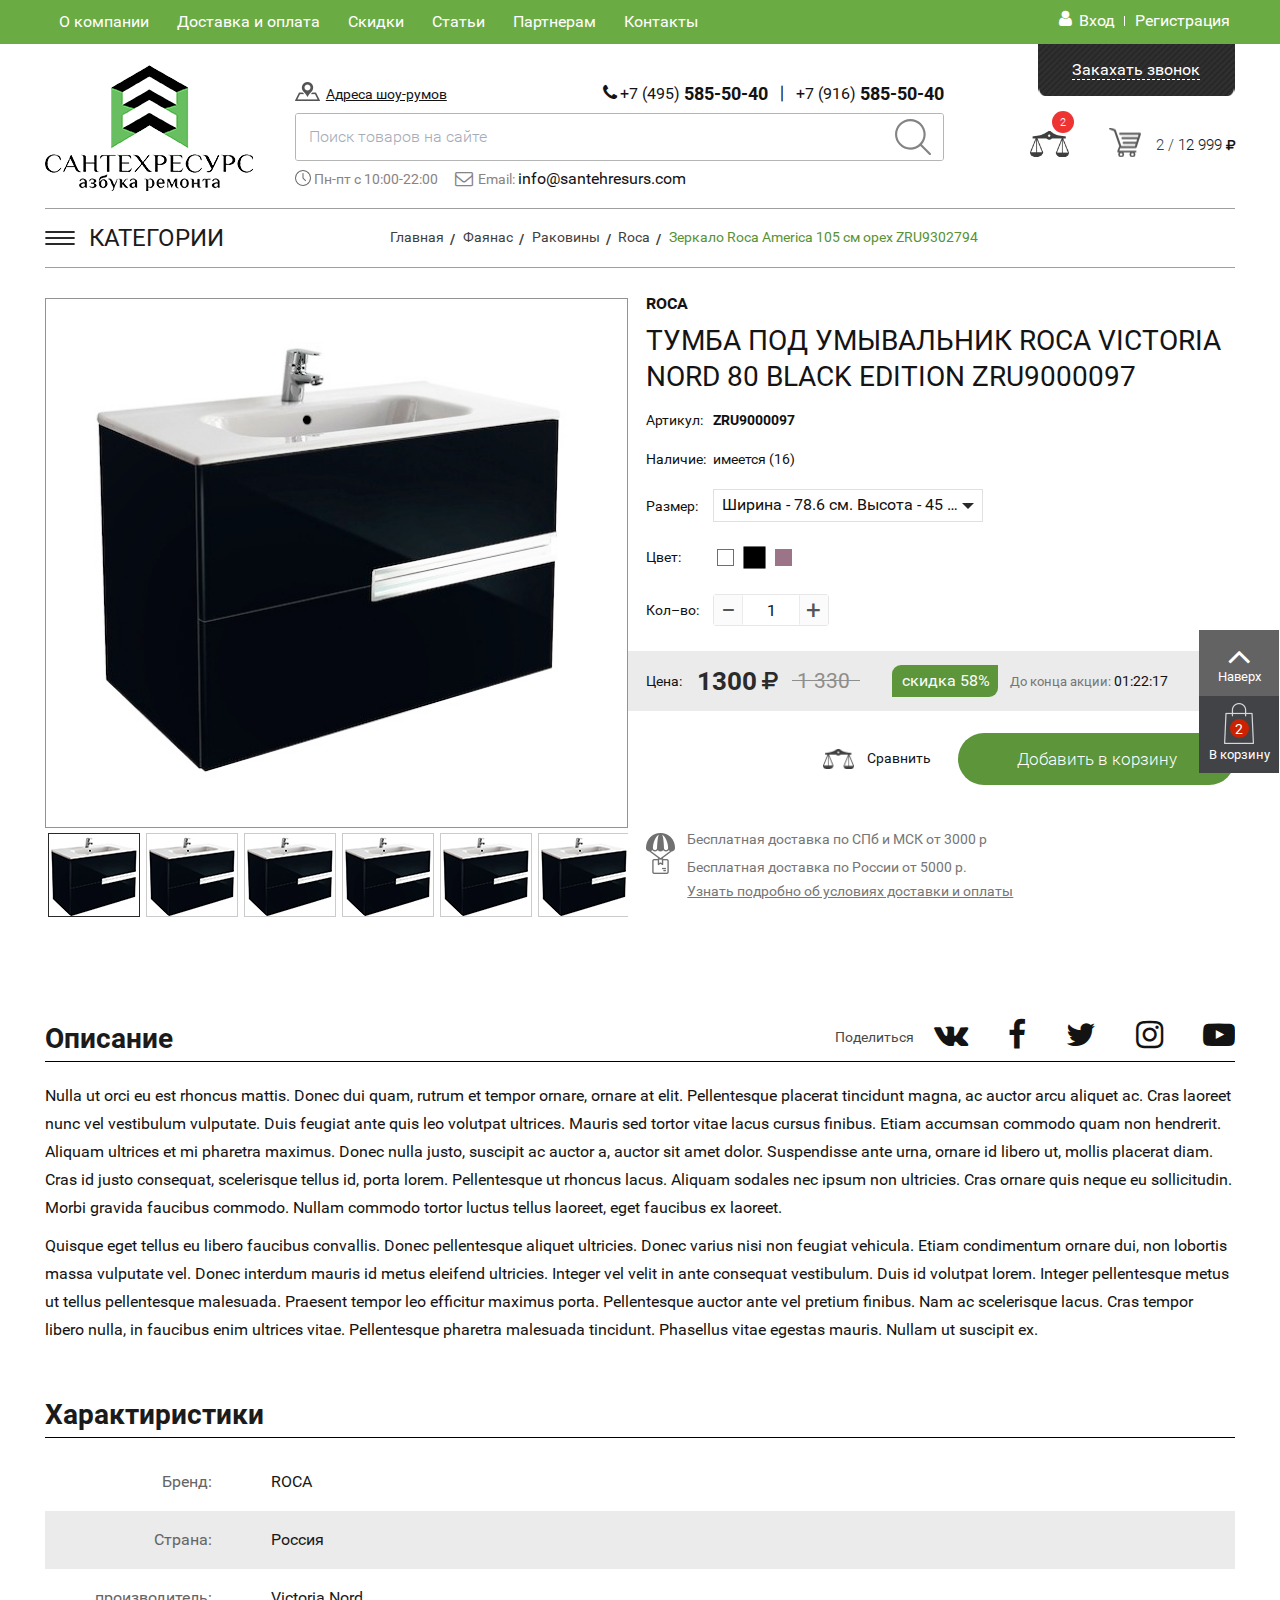
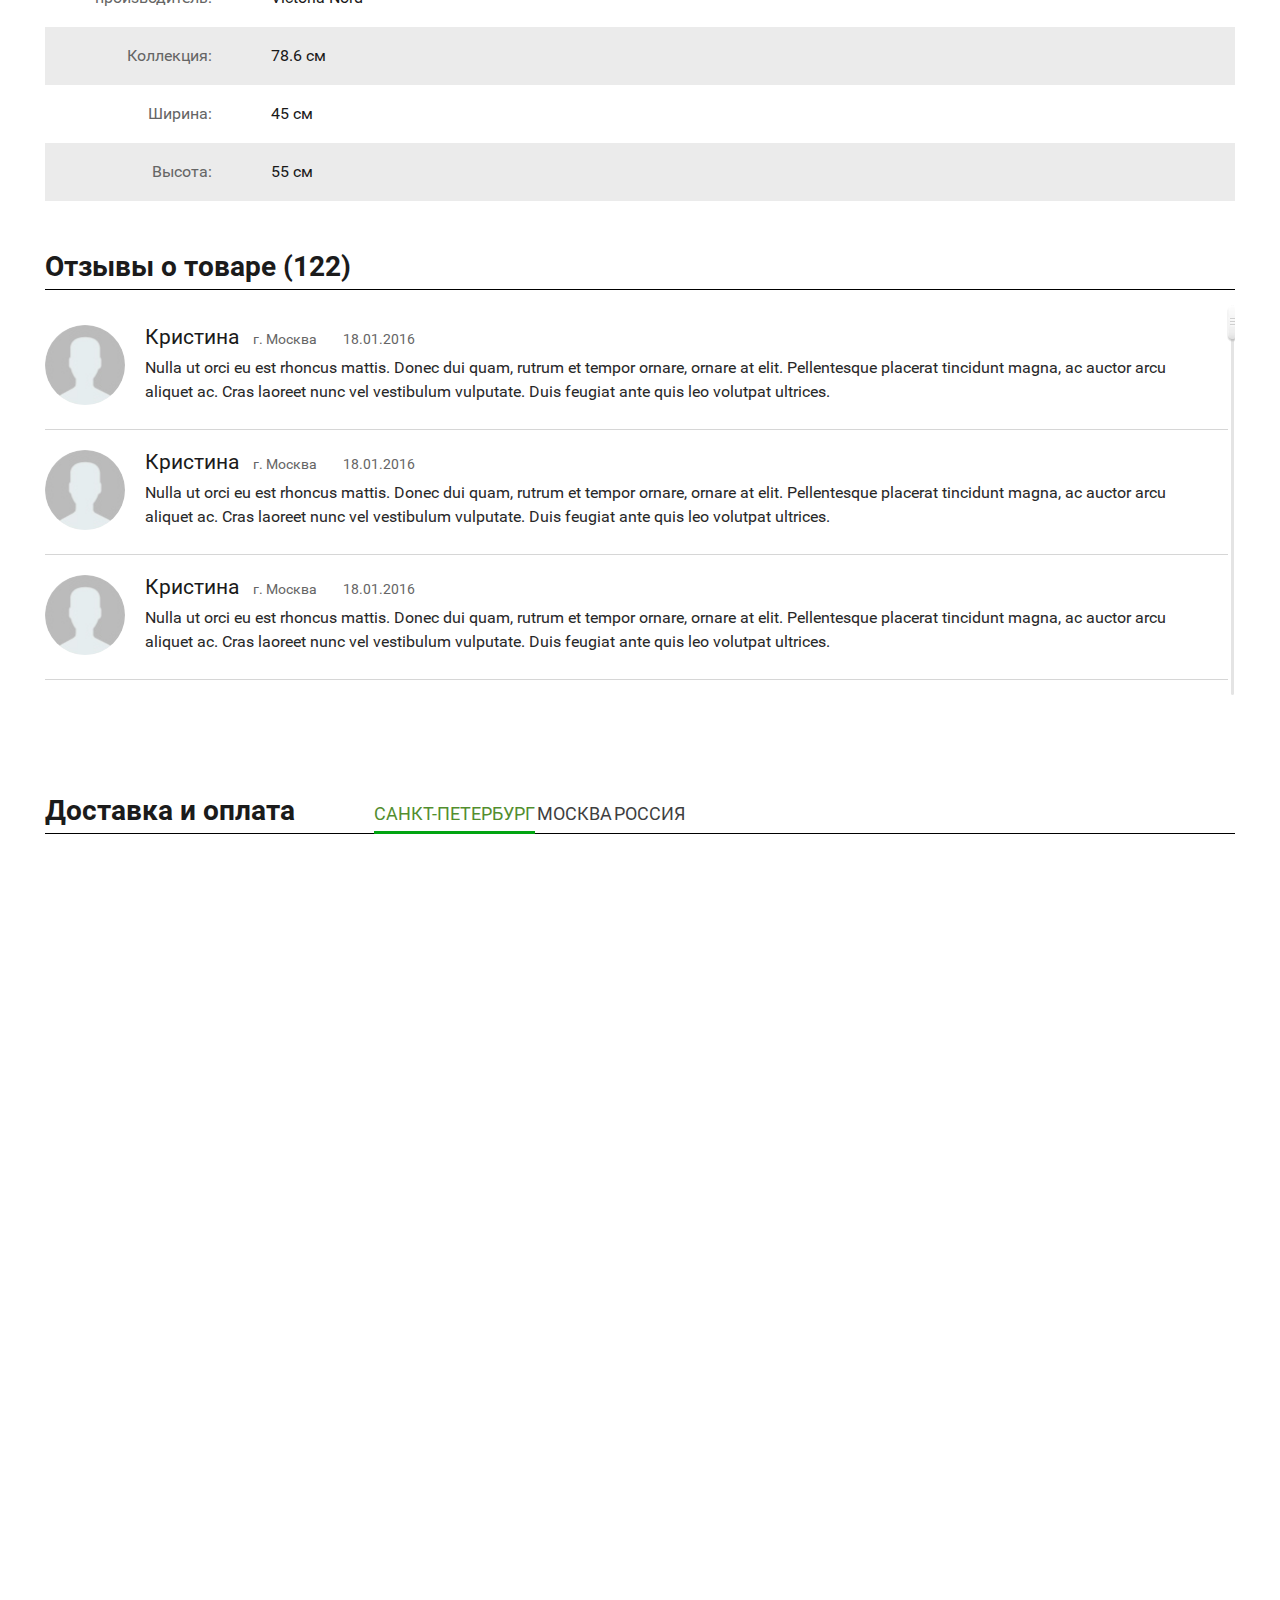
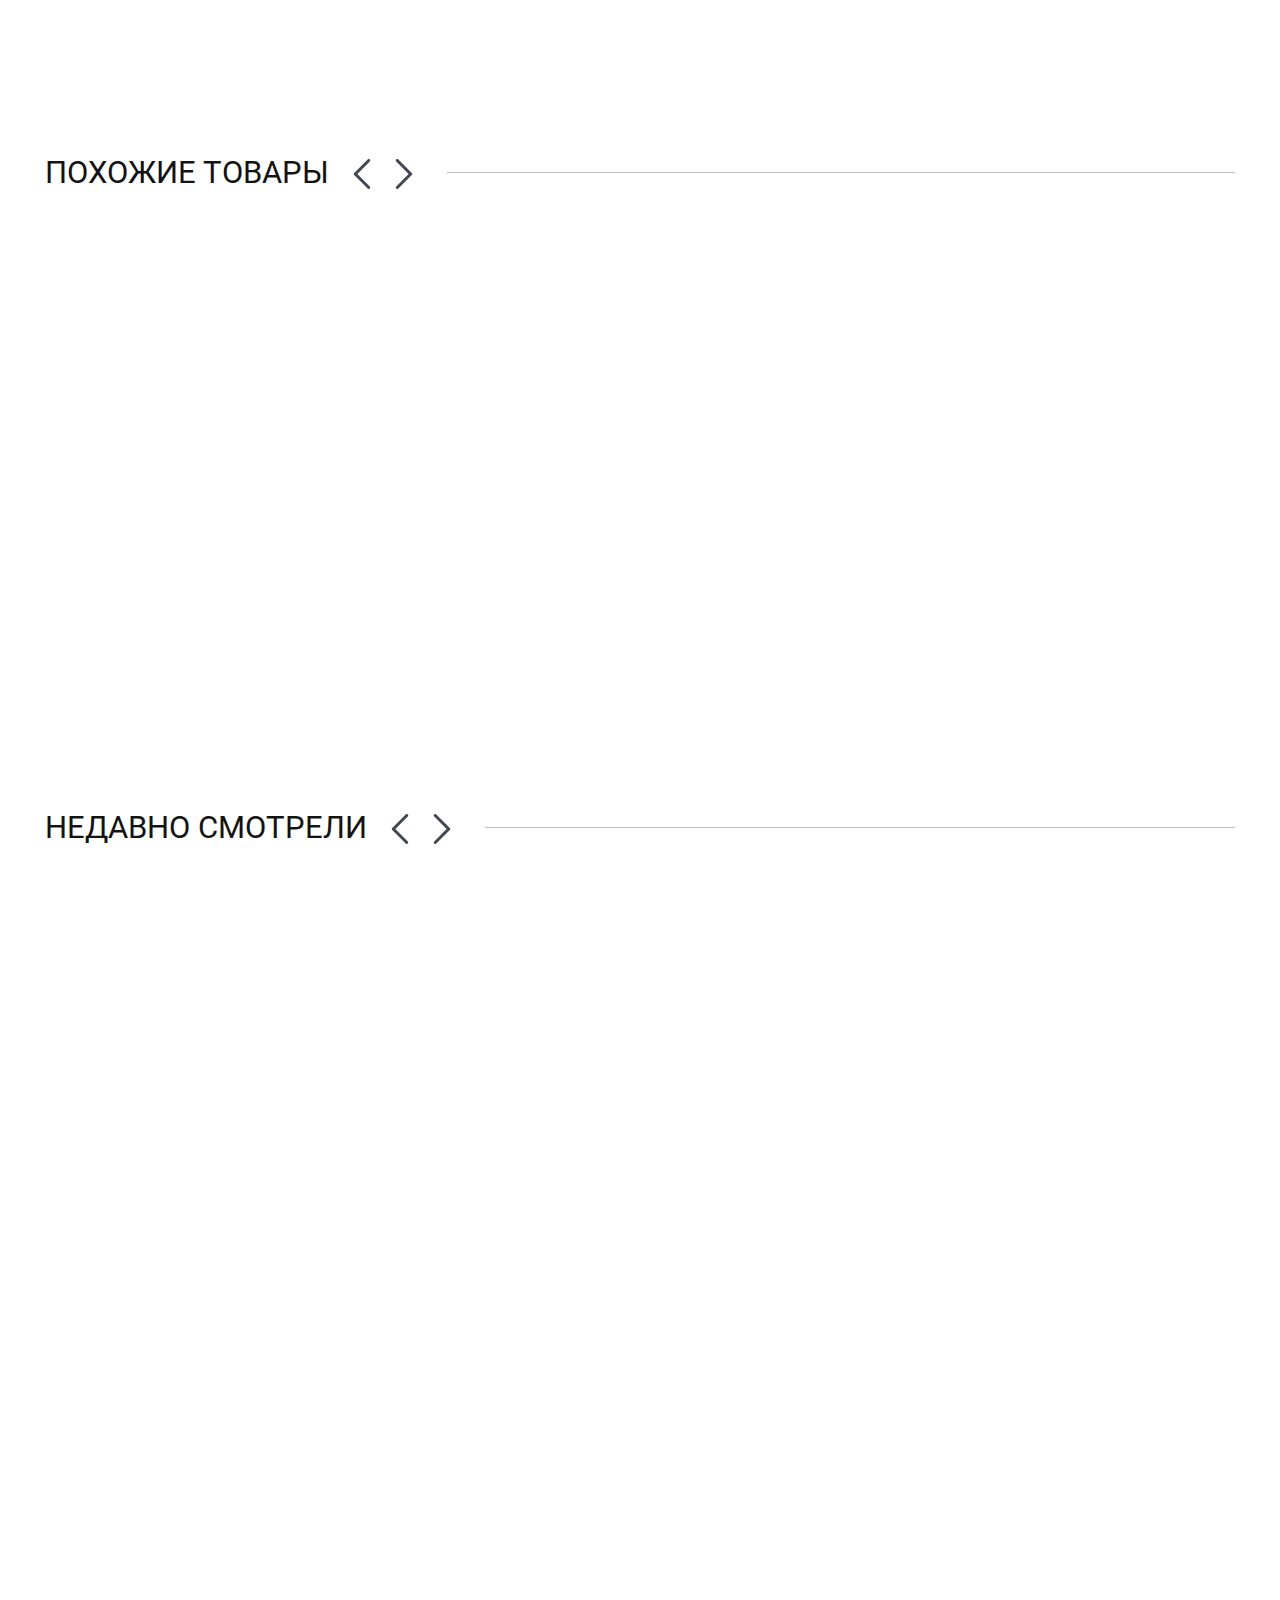
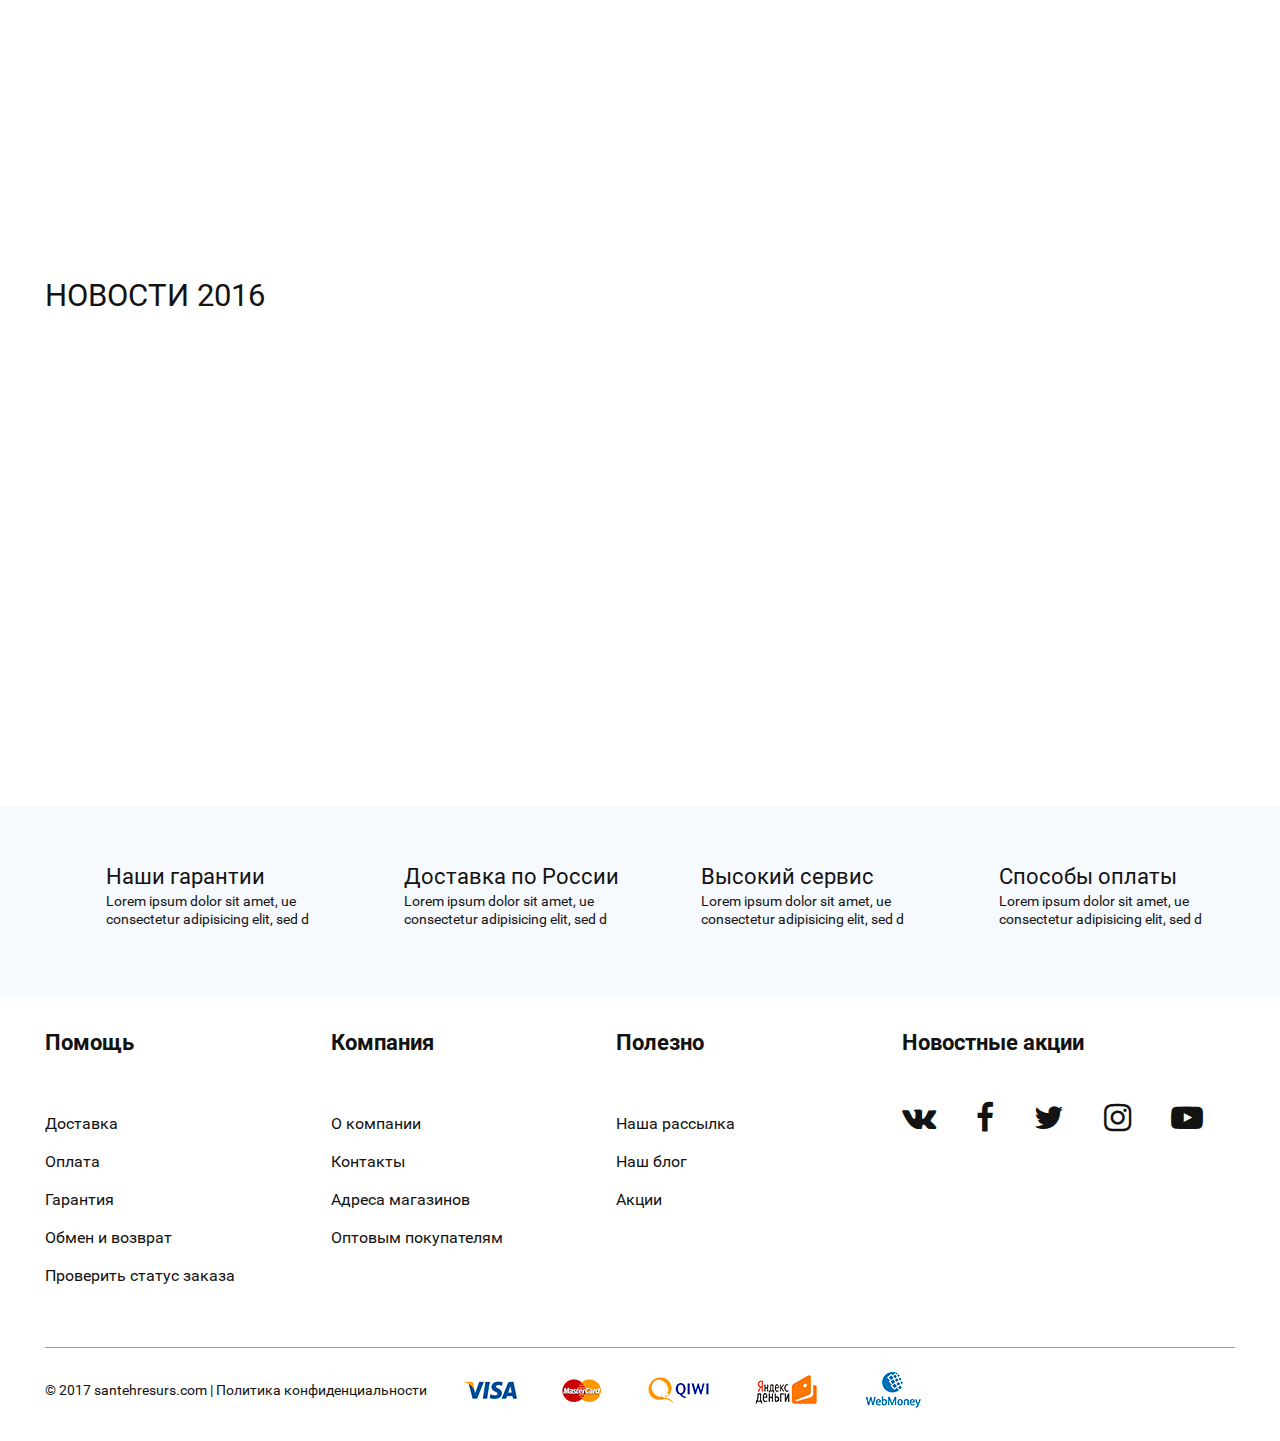
==== commit 9b0723dd: "Santeh Resurs" ====
--- a/card.html
+++ b/card.html
@@ -191,8 +191,72 @@
 						</div>
 						<div class="sidebar-nav">
 							<ul class="sidebar-nav-list">
-								<li><a href="#"><i class="nav-icon icon-1"></i>Инженерная сантехника</a></li>
-								<li><a href="#"><i class="nav-icon icon-2"></i>Фаянс</a></li>
+								<li><a href="#"><i class="nav-icon icon-1"></i>Инженерная сантехника</a>
+								<div class="inner-nav-wrapp">
+										<ul class="inner-nav">
+											<li><a href="">Кухонные гарнитуры</a></li>
+											<li><a href="">Столы</a></li>
+											<li><a href="">Стулья</a>
+												<ul class="inner-nav">
+													<li><a href="#">Стулья</a></li>
+													<li><a href="#">Кухонные гарнитуры</a></li>
+													<li><a href="#">Столы</a></li>
+													<li><a href="#">Стулья</a></li>
+												</ul>
+											</li>
+											<li><a href="">Кухонные гарнитуры</a></li>
+											<li><a href="">Столы</a>
+												<ul class="inner-nav">
+													<li><a href="#">Стулья 2</a></li>
+													<li><a href="#">Кухонные гарнитуры 2</a></li>
+													<li><a href="#">Столы 2</a></li>
+													<li><a href="#">Стулья 2</a></li>
+												</ul>
+											</li>
+											<li><a href="">Стулья</a>
+												<ul class="inner-nav">
+													<li><a href="#">Стулья 3</a></li>
+													<li><a href="#">Кухонные гарнитуры 3</a></li>
+													<li><a href="#">Столы 3</a></li>
+													<li><a href="#">Стулья 3</a></li>
+												</ul>
+											</li>
+										</ul>
+									</div>
+								</li>
+								<li><a href="#"><i class="nav-icon icon-2"></i>Фаянс</a>
+								<div class="inner-nav-wrapp">
+										<ul class="inner-nav">
+											<li><a href="">Кухонные гарнитуры</a></li>
+											<li><a href="">Столы</a></li>
+											<li><a href="">Стулья</a>
+												<ul class="inner-nav">
+													<li><a href="#">Стулья</a></li>
+													<li><a href="#">Кухонные гарнитуры</a></li>
+													<li><a href="#">Столы</a></li>
+													<li><a href="#">Стулья</a></li>
+												</ul>
+											</li>
+											<li><a href="">Кухонные гарнитуры</a></li>
+											<li><a href="">Столы</a>
+												<ul class="inner-nav">
+													<li><a href="#">Стулья 2</a></li>
+													<li><a href="#">Кухонные гарнитуры 2</a></li>
+													<li><a href="#">Столы 2</a></li>
+													<li><a href="#">Стулья 2</a></li>
+												</ul>
+											</li>
+											<li><a href="">Стулья</a>
+												<ul class="inner-nav">
+													<li><a href="#">Стулья 3</a></li>
+													<li><a href="#">Кухонные гарнитуры 3</a></li>
+													<li><a href="#">Столы 3</a></li>
+													<li><a href="#">Стулья 3</a></li>
+												</ul>
+											</li>
+										</ul>
+									</div>
+								</li>
 								<li><a href="#"><i class="nav-icon icon-3"></i>Мебель</a>
 									<div class="inner-nav-wrapp">
 										<ul class="inner-nav">
@@ -224,7 +288,8 @@
 												</ul>
 											</li>
 										</ul>
-									</div></li>
+									</div>
+								</li>
 								<li><a href="#"><i class="nav-icon icon-4"></i>Теплые полы</a></li>
 								<li><a href="#"><i class="nav-icon icon-5"></i>Люки</a></li>
 								<li><a href="#"><i class="nav-icon icon-6"></i>Обои</a></li>
@@ -325,7 +390,7 @@
 
 	<!-- Section 2 Card Page -->
 
-	<section>
+	<section class="padding-ziro">
 
 		<div class="row">
 
@@ -554,6 +619,509 @@
 
 	<!-- /Section 2 Card Page -->
 
+	<!-- Section 3 Categories Page  -->
+
+	<section>
+
+		<div class="row">
+
+			<div class="h-group h-group-border right-col offset-ziro">
+
+				<h2>Описание</h2>
+
+				<div class="right-col">
+
+					<p>Поделиться</p>
+
+					<ul class="socials">
+						<li><a href="#"><i class="fa fa-vk" aria-hidden="true"></i></a>
+						<li><a href="#"><i class="fa fa-facebook" aria-hidden="true"></i></a>
+						<li><a href="#"><i class="fa fa-twitter" aria-hidden="true"></i></a>
+						<li><a href="#"><i class="fa fa-instagram" aria-hidden="true"></i></a>
+						<li><a href="#"><i class="fa fa-youtube-play" aria-hidden="true"></i></a>
+					</ul>
+
+				</div>
+
+			</div>
+
+			<p>Nulla ut orci eu est rhoncus mattis. Donec dui quam, rutrum et tempor ornare, ornare at elit. Pellentesque placerat tincidunt magna, ac auctor arcu aliquet ac. Cras laoreet nunc vel vestibulum vulputate. Duis feugiat ante quis leo volutpat ultrices. Mauris sed tortor vitae lacus cursus finibus. Etiam accumsan commodo quam non hendrerit. Aliquam ultrices et mi pharetra maximus. Donec nulla justo, suscipit ac auctor a, auctor sit amet dolor. Suspendisse ante urna, ornare id libero ut, mollis placerat diam. Cras id justo consequat, scelerisque tellus id, porta lorem. Pellentesque ut rhoncus lacus. Aliquam sodales nec ipsum non ultricies. Cras ornare quis neque eu sollicitudin. Morbi gravida faucibus commodo. Nullam commodo tortor luctus tellus laoreet, eget faucibus ex laoreet.</p>
+
+			<p>Quisque eget tellus eu libero faucibus convallis. Donec pellentesque aliquet ultricies. Donec varius nisi non feugiat vehicula. Etiam condimentum ornare dui, non lobortis massa vulputate vel. Donec interdum mauris id metus eleifend ultricies. Integer vel velit in ante consequat vestibulum. Duis id volutpat lorem. Integer pellentesque metus ut tellus pellentesque malesuada. Praesent tempor leo efficitur maximus porta. Pellentesque auctor ante vel pretium finibus. Nam ac scelerisque lacus. Cras tempor libero nulla, in faucibus enim ultrices vitae. Pellentesque pharetra malesuada tincidunt. Phasellus vitae egestas mauris. Nullam ut suscipit ex.</p>
+
+		</div>
+
+	</section>
+
+	<!-- /Section 3 Categories Page -->
+
+	<!-- Section 4 Categories Page  -->
+
+	<section class="padding-ziro">
+
+		<div class="row">
+
+			<div class="h-group h-group-border">
+				<h2>Характиристики</h2>
+			</div>
+
+			<div class="descript-table">
+
+				<div class="descript-row">
+					<div class="cell cell-1">
+						<p>Бренд:</p>
+					</div>
+					<div class="cell cell-2">
+						<p>ROCA</p>
+					</div>
+				</div>
+
+				<div class="descript-row">
+					<div class="cell cell-1">
+						<p>Страна:</p>
+					</div>
+					<div class="cell cell-2">
+						<p>Россия</p>
+					</div>
+				</div>
+
+				<div class="descript-row">
+					<div class="cell cell-1">
+						<p>производитель:</p>
+					</div>
+					<div class="cell cell-2">
+						<p>Victoria Nord</p>
+					</div>
+				</div>
+
+				<div class="descript-row">
+					<div class="cell cell-1">
+						<p>Коллекция:</p>
+					</div>
+					<div class="cell cell-2">
+						<p>78.6 см</p>
+					</div>
+				</div>
+
+				<div class="descript-row">
+					<div class="cell cell-1">
+						<p>Ширина:</p>
+					</div>
+					<div class="cell cell-2">
+						<p>45 см</p>
+					</div>
+				</div>
+
+				<div class="descript-row">
+					<div class="cell cell-1">
+						<p>Высота:</p>
+					</div>
+					<div class="cell cell-2">
+						<p>55 см</p>
+					</div>
+				</div>
+
+			</div>
+
+		</div>
+
+	</section>
+
+	<!-- /Section 4 Categories Page -->
+
+	<!-- Section 5 Categories Page  -->
+
+	<section>
+
+		<div class="row">
+
+			<div class="h-group h-group-border">
+				<h2>Отзывы о товаре (122)</h2>
+			</div>		
+
+			<div class="scrolling-block scroll">
+				
+				<div class="testimonial">
+
+					<div class="cell cell-1">
+						<div class="img-box">
+							<img src="img/author.jpg" alt="">
+						</div>
+					</div>
+					<div class="cell cell-2">
+						<div class="testimonial-header">
+							<h3>Кристина</h3>
+							<p>г. Москва</p>
+							<p>18.01.2016</p>
+						</div>
+						<div class="testimonilal-p">
+							<p>Nulla ut orci eu est rhoncus mattis. Donec dui quam, rutrum et tempor ornare, ornare at elit. Pellentesque placerat tincidunt magna, ac auctor arcu aliquet ac. Cras laoreet nunc vel vestibulum vulputate. Duis feugiat ante quis leo volutpat ultrices. </p>
+						</div>
+					</div>
+
+				</div>
+
+				<div class="testimonial">
+
+					<div class="cell cell-1">
+						<div class="img-box">
+							<img src="img/author.jpg" alt="">
+						</div>
+					</div>
+					<div class="cell cell-2">
+						<div class="testimonial-header">
+							<h3>Кристина</h3>
+							<p>г. Москва</p>
+							<p>18.01.2016</p>
+						</div>
+						<div class="testimonilal-p">
+							<p>Nulla ut orci eu est rhoncus mattis. Donec dui quam, rutrum et tempor ornare, ornare at elit. Pellentesque placerat tincidunt magna, ac auctor arcu aliquet ac. Cras laoreet nunc vel vestibulum vulputate. Duis feugiat ante quis leo volutpat ultrices. </p>
+						</div>
+					</div>
+
+				</div>
+
+				<div class="testimonial">
+
+					<div class="cell cell-1">
+						<div class="img-box">
+							<img src="img/author.jpg" alt="">
+						</div>
+					</div>
+					<div class="cell cell-2">
+						<div class="testimonial-header">
+							<h3>Кристина</h3>
+							<p>г. Москва</p>
+							<p>18.01.2016</p>
+						</div>
+						<div class="testimonilal-p">
+							<p>Nulla ut orci eu est rhoncus mattis. Donec dui quam, rutrum et tempor ornare, ornare at elit. Pellentesque placerat tincidunt magna, ac auctor arcu aliquet ac. Cras laoreet nunc vel vestibulum vulputate. Duis feugiat ante quis leo volutpat ultrices. </p>
+						</div>
+					</div>
+
+				</div>
+
+				<div class="testimonial">
+
+					<div class="cell cell-1">
+						<div class="img-box">
+							<img src="img/author.jpg" alt="">
+						</div>
+					</div>
+					<div class="cell cell-2">
+						<div class="testimonial-header">
+							<h3>Кристина</h3>
+							<p>г. Москва</p>
+							<p>18.01.2016</p>
+						</div>
+						<div class="testimonilal-p">
+							<p>Nulla ut orci eu est rhoncus mattis. Donec dui quam, rutrum et tempor ornare, ornare at elit. Pellentesque placerat tincidunt magna, ac auctor arcu aliquet ac. Cras laoreet nunc vel vestibulum vulputate. Duis feugiat ante quis leo volutpat ultrices. </p>
+						</div>
+					</div>
+
+				</div>
+
+				<div class="testimonial">
+
+					<div class="cell cell-1">
+						<div class="img-box">
+							<img src="img/author.jpg" alt="">
+						</div>
+					</div>
+					<div class="cell cell-2">
+						<div class="testimonial-header">
+							<h3>Кристина</h3>
+							<p>г. Москва</p>
+							<p>18.01.2016</p>
+						</div>
+						<div class="testimonilal-p">
+							<p>Nulla ut orci eu est rhoncus mattis. Donec dui quam, rutrum et tempor ornare, ornare at elit. Pellentesque placerat tincidunt magna, ac auctor arcu aliquet ac. Cras laoreet nunc vel vestibulum vulputate. Duis feugiat ante quis leo volutpat ultrices. </p>
+						</div>
+					</div>
+
+				</div>
+
+				<div class="testimonial">
+
+					<div class="cell cell-1">
+						<div class="img-box">
+							<img src="img/author.jpg" alt="">
+						</div>
+					</div>
+					<div class="cell cell-2">
+						<div class="testimonial-header">
+							<h3>Кристина</h3>
+							<p>г. Москва</p>
+							<p>18.01.2016</p>
+						</div>
+						<div class="testimonilal-p">
+							<p>Nulla ut orci eu est rhoncus mattis. Donec dui quam, rutrum et tempor ornare, ornare at elit. Pellentesque placerat tincidunt magna, ac auctor arcu aliquet ac. Cras laoreet nunc vel vestibulum vulputate. Duis feugiat ante quis leo volutpat ultrices. </p>
+						</div>
+					</div>
+
+				</div>
+
+			</div>
+
+		</div>
+
+	</section>
+
+	<!-- /Section 5 Categories Page -->
+
+	<!-- Section 6 Categories Page  -->
+
+	<section>
+
+		<div class="row">
+
+			<div class="tabs">
+
+				<div class="h-group h-group-border tabs-h">
+
+					<h2>Доставка и оплата</h2>
+
+					<ul class="tab-nav offset-ziro">
+						<li><button type="button" class="tab-link active" data-tab-link-index="0"><nobr>Санкт-Петербург</nobr></button></li>
+						<li><button type="button" class="tab-link" data-tab-link-index="1">Москва</button></li>
+						<li><button type="button" class="tab-link" data-tab-link-index="2">Россия</button></li>
+					</ul>
+
+				</div>							
+
+				<div class="tabs-content-box wow fadeIn">
+				
+					<div class="tab" data-tab-link="0">
+						<h2>Доставка по Санкт-Петербургу</h2>
+						<p>Доставка заказов в Санкт-Петербурге осуществляется в течении 1 - 2 рабочих дней при наличии товара на складе.</p>
+						<h2>Курьерской службой</h2>
+						<h3>Быстрая доставка на следующий рабочий день</h3>
+						<p class="p-small">(при оформлении заказа до 12 часов дня и при наличии товара на складе);</p>
+						<h3>Доставка через 1-2 рабочих дня</h3>
+						<p class="p-small">(при оформлении заказа после 12 часов и при наличии товара на складе);</p>
+						<h3>При заказе на сумму менее 2000 р. стоимость доставки - 250 р.</h3>
+						<p>Доставка в 4х часовой интервал с 10 до 20 часов;</p>
+						<p>Курьер связывается за час до доставки;</p>
+						<p>Наличный и безналичный расчет;</p>
+						<p>На месте вы сможете вскрыть содержимое нашей упаковки, проверить сроки годности, а так же целостность и соответствие заказанных товаров;</p>
+						<p>Время ожидания курьера на месте - до 15 мин.</p>
+
+						<ul class="links">
+							<li><a href="#">Доставка и оплата</a></li>
+							<li><i class="car-icon"></i><a href="#">Подробнее о доставке</a></li>
+						</ul>
+
+						<h2>Условия оплаты по Санкт-Петербургу</h2>
+						<h2>Наличный расчет</h2>
+
+						<p>Этот способ оплаты подходит для большинства клиентов, которые могут оплатить заказ наличными курьеру в момент доставки.</p>
+
+						<h2>Безналичный расчет</h2>
+
+						<ul class="payments-system">
+							<li><img src="img/payments_systems_black/image_01.png" akt="" /></li>
+							<li><img src="img/payments_systems_black/image_02.png" akt="" /></li>
+							<li><img src="img/payments_systems_black/image_03.png" akt="" /></li>
+							<li><img src="img/payments_systems_black/image_04.png" akt="" /></li>
+							<li><img src="img/payments_systems_black/image_05.png" akt="" /></li>
+						</ul>
+
+						<p>Безопасный безналичный платеж любым удобным способом.</p>
+
+						<a class="more" href="#">Подробнее об оплате</a>
+
+					</div>
+
+					<div class="tab" data-tab-link="1">
+						<h2>Доставка по Москве</h2>
+						<p>Доставка заказов в Санкт-Петербурге осуществляется в течении 1 - 2 рабочих дней при наличии товара на складе.</p>
+						<h2>Курьерской службой</h2>
+						<h3>Быстрая доставка на следующий рабочий день</h3>
+						<p class="p-small">(при оформлении заказа до 12 часов дня и при наличии товара на складе);</p>
+						<h3>Доставка через 1-2 рабочих дня</h3>
+						<p class="p-small">(при оформлении заказа после 12 часов и при наличии товара на складе);</p>
+					</div>
+
+					<div class="tab" data-tab-link="2">
+						<h2>Доставка по России</h2>
+						<p>Доставка заказов в Санкт-Петербурге осуществляется в течении 1 - 2 рабочих дней при наличии товара на складе.</p>
+						<h2>Курьерской службой</h2>
+						<h3>Быстрая доставка на следующий рабочий день</h3>
+						<p class="p-small">(при оформлении заказа до 12 часов дня и при наличии товара на складе);</p>
+						<h3>Доставка через 1-2 рабочих дня</h3>
+						<p class="p-small">(при оформлении заказа после 12 часов и при наличии товара на складе);</p>
+						<h3>При заказе на сумму менее 2000 р. стоимость доставки - 250 р.</h3>
+						<p>Доставка в 4х часовой интервал с 10 до 20 часов;</p>
+						<p>Курьер связывается за час до доставки;</p>
+						<p>Наличный и безналичный расчет;</p>
+						<p>На месте вы сможете вскрыть содержимое нашей упаковки, проверить сроки годности, а так же целостность и соответствие заказанных товаров;</p>
+						<p>Время ожидания курьера на месте - до 15 мин.</p>
+
+						<ul class="links">
+							<li><a href="#">Доставка и оплата</a></li>
+							<li><i class="car-icon"></i><a href="#">Подробнее о доставке</a></li>
+						</ul>
+
+						<h2>Условия оплаты по Санкт-Петербургу</h2>
+						<h2>Наличный расчет</h2>
+
+						<p>Этот способ оплаты подходит для большинства клиентов, которые могут оплатить заказ наличными курьеру в момент доставки.</p>
+					</div>
+
+				</div>
+
+			</div>
+
+
+		</div>
+
+	</section>
+
+	<!-- /Section 6 Categories Page -->
+
+	<!-- Section 7 Categories Page  -->
+
+		<section class="promo-sect">
+
+			<div class="row">
+
+				<div class="h-group h-group-shape">
+
+					<h2 class="txt-upper">Похожие товары</h2>
+
+					<div class="arrows simmilar-goods-append-arrows"></div>
+
+				</div>
+
+				<div class="simmilar-goods-slider-box wow fadeIn">
+
+					<div class="simmilar-goods-slider">
+
+						<div class="slide">
+							<div class="good-thumb">
+								<div class="inner">
+									<div class="img-box">
+										<img src="img/goods/good_01.jpg" alt="" />
+									</div>
+									<div class="thumb-content">
+										<div class="descript">
+											<p class="p-1">Стулья на металлическом каркасе</p>
+											<p class="p-2">Гранж</p>
+											<p class="price">11 795 руб.</p>
+										</div>
+										<div class="align-center">
+											<a href="#" class="geen-pill">в корзину</a>
+										</div>
+										<div class="align-center">
+											<a href="#" class="to-diff"><i class="lib-small"></i>Добавить к сравнению</a>
+										</div>
+									</div>
+								</div>
+							</div>
+						</div>
+
+						<div class="slide">
+							<div class="good-thumb">
+								<div class="inner">
+									<div class="img-box">
+										<img src="img/goods/good_02.jpg" alt="" />
+									</div>
+									<div class="thumb-content">
+										<div class="descript">
+											<p class="p-1">Темный металлический каркас</p>
+											<p class="p-2">Гранж</p>
+											<p class="price">18 199 руб.</p>
+										</div>
+										<div class="align-center">
+											<a href="#" class="geen-pill">в корзину</a>
+										</div>
+										<div class="align-center">
+											<a href="#" class="to-diff"><i class="lib-small"></i>Добавить к сравнению</a>
+										</div>
+									</div>
+								</div>
+							</div>
+						</div>
+
+						<div class="slide">
+							<div class="good-thumb">
+								<div class="inner">
+									<div class="img-box">
+										<img src="img/goods/good_03.jpg" alt="" />
+									</div>
+									<div class="thumb-content">
+										<div class="description">
+											<p class="p-1">Стулья на металлическом каркасе</p>
+											<p class="p-2">Беллеза</p>
+											<p class="price">14 550 руб.</p>
+										</div>
+										<div class="align-center">
+											<a href="#" class="geen-pill">в корзину</a>
+										</div>
+										<div class="align-center">
+											<a href="#" class="to-diff"><i class="lib-small"></i>Добавить к сравнению</a>
+										</div>
+									</div>
+								</div>
+							</div>
+						</div>
+
+						<div class="slide">
+							<div class="good-thumb">
+								<div class="inner">
+									<div class="img-box">
+										<img src="img/goods/good_04.jpg" alt="" />
+									</div>
+									<div class="thumb-content">
+										<div class="descript">
+											<p class="p-1">Стулья на металлическом каркасе</p>
+											<p class="p-2"></p>
+											<p class="price">11 795 руб.</p>
+										</div>
+										<div class="align-center">
+											<a href="#" class="geen-pill">в корзину</a>
+										</div>
+										<div class="align-center">
+											<a href="#" class="to-diff"><i class="lib-small"></i>Добавить к сравнению</a>
+										</div>
+									</div>
+								</div>
+							</div>
+						</div>
+
+						<div class="slide">
+							<div class="good-thumb">
+								<div class="inner">
+									<div class="img-box">
+										<img src="img/goods/good_01.jpg" alt="" />
+									</div>
+									<div class="thumb-content">
+										<div class="descript">
+											<p class="p-1">Стулья на металлическом каркасе</p>
+											<p class="p-2">Гранж</p>
+											<p class="price">11 795 руб.</p>
+										</div>
+										<div class="align-center">
+											<a href="#" class="geen-pill">в корзину</a>
+										</div>
+										<div class="align-center">
+											<a href="#" class="to-diff"><i class="lib-small"></i>Добавить к сравнению</a>
+										</div>
+									</div>
+								</div>
+							</div>
+						</div>
+
+					</div>
+
+				</div>
+
+			</div>
+
+		</section>
+
+	<!-- /Section 7 Categories Page  -->
+
 	<!-- Section 2 Categories Page  -->
 
 		<section class="promo-sect">
--- a/css/style.css
+++ b/css/style.css
@@ -181,13 +181,16 @@
 
 section {
     position: relative;
-    padding: 30px 0 50px 0;
+    padding: 50px 0;
+}
+
+section.padding-ziro {
+    padding: 0;
 }
 
 h1 {
 
 }
-
 
 h2 {
     font-family: "Roboto", Arial, Verdana, sans-serif;
@@ -3458,7 +3461,7 @@
 /*-- Section 2 Card Page --*/
 
 .card-promo-block {
-
+    padding: 0 0 20px 0;
 }
 
 .card-promo-block .col-1 {
@@ -4115,8 +4118,435 @@
     color: #6bab44;
 }
 
-
 /*-- /Section 2 Card Page --*/
+
+
+/*-- Section 3 Categories Page --*/
+
+.h-group-border {
+    position: relative;
+    border-bottom: 1px solid #000000;
+    margin: 0 0 15px 0;
+}
+
+.h-group-border h2 {
+    font-family: "Roboto", Arial, Verdana, sans-serif;
+    font-size: 28px;
+    line-height: 32px;
+    font-weight: bold;
+    color: #1b1b1b;
+    padding: 0 0 6px 0;
+}
+
+.h-group-border.right-col {
+    padding: 0;
+}
+
+.h-group-border.right-col h2 {
+    display: inline-block;
+    vertical-align: bottom;
+    width: 40%;
+}
+
+.h-group-border .right-col {
+    display: inline-block;
+    vertical-align: bottom;
+    width: 60%;
+    text-align: right;
+    overflow: hidden;
+}
+
+.h-group-border .right-col p {
+    display: inline-block;
+    vertical-align: bottom;
+    padding: 0 0 15px 0;
+    font-family: "Roboto", Arial, Verdana, sans-serif;
+    font-size: 14px;
+    line-height: 17px;
+    font-weight: normal;
+    color: #484848;
+}
+
+.h-group-border .right-col .socials {
+    display: inline-block;
+    vertical-align: bottom;
+    margin: 0 -20px 0 0;
+}
+
+.h-group-border .right-col .socials li {
+    padding-top: 6px;
+    padding-bottom: 6px;
+}
+
+/*-- /Section 3 Categories Page --*/
+
+/*-- Section 4 Categories Page --*/
+
+.descript-table {
+
+}
+
+.descript-row {
+    display: table;
+    width: 100%;
+    background: rgba(255, 255, 255, 1);
+}
+
+.descript-row:nth-child(2n) {
+    background: rgba(235, 235, 235, 1);
+}
+
+.descript-row .cell {
+    display: table-cell;
+    vertical-align: top;
+    padding-top: 12px;
+    padding-bottom: 12px;
+}
+
+.descript-row .cell-1 {
+    width: 14%;
+    text-align: right;
+}
+
+.descript-row .cell-2 {
+    width: 86%;
+    padding: 12px 0 12px 5%;
+}
+
+.descript-row .cell-1 p {
+    font-family: "Roboto", Arial, Verdana, sans-serif;
+    font-size: 16px;
+    line-height: 24px;
+    font-weight: normal;
+    color: #656565;
+}
+
+.descript-row .cell-2 p {
+    font-family: "Roboto", Arial, Verdana, sans-serif;
+    font-size: 16px;
+    line-height: 24px;
+    font-weight: normal;
+    color: #191919;
+}
+
+/*-- /Section 4 Categories Page --*/
+
+/*-- Section 5 Categories Page --*/
+
+.scrolling-block {
+    height: 390px;
+}
+
+.testimonial {
+    display: table;
+    width: 100%;
+    padding: 20px 0;
+    border-bottom: 1px solid #d6d6d6;
+}
+
+.testimonial .cell {
+    display: table-cell;
+    vertical-align: top;
+}
+
+.testimonial .cell-1 {
+    width: 100px;
+}
+
+.testimonial .cell-2 {
+    width: auto;
+    padding: 0 1% 0 0;
+}
+
+.testimonial .img-box {
+    display: block;
+    width: 80px;
+    height: 80px;
+    overflow: hidden;
+    background: rgba(245, 245, 245, 1);
+    -webkit-border-radius: 50%;
+    -moz-border-radius: 50%;
+    -ms-border-radius: 50%;
+    -o-border-radius: 50%;
+    border-radius: 50%;
+}
+
+.testimonial .img-box img {
+    display: block;
+    width: auto;
+    height: auto;
+    min-width: 100%;
+    min-height: 100%;
+}
+
+.testimonial h3 {
+    display: inline-block;
+    vertical-align: baseline;
+    font-family: "Roboto", Arial, Verdana, sans-serif;
+    font-size: 21px;
+    line-height: 24px;
+    font-weight: normal;
+    color: #1b1b1b;
+}
+
+.testimonial p {
+    display: inline-block;
+    vertical-align: baseline;
+    font-family: "Roboto", Arial, Verdana, sans-serif;
+    font-size: 14px;
+    line-height: 24px;
+    font-weight: normal;
+    color: #656565;
+    padding: 0 1%;
+}
+
+.testimonilal-p p {
+    font-family: "Roboto", Arial, Verdana, sans-serif;
+    font-size: 16px;
+    line-height: 24px;
+    font-weight: normal;
+    color: #282828;
+    padding: 5px 0;
+}
+
+/*-- /Section 5 Categories Page --*/
+
+/*-- Section 6 Categories Page --*/
+
+.tabs {
+    position: relative;
+}
+
+.tabs-h {
+
+}
+
+.tabs-h h2 {
+    display: inline-block;
+    vertical-align: top;
+    padding: 0 5% 0 0;
+}
+
+.tabs-h .tab-nav {
+    display: inline-table;
+    vertical-align: top;
+}
+
+
+.tab-nav {
+
+}
+
+.tab-nav li {
+    display: table-cell;
+    vertical-align: top;
+    padding: 0 7%;
+}
+
+.tab-nav li button {
+    display: block;
+    padding: 6px 0;
+    cursor: pointer;
+    background: transparent;
+    border: 1px solid transparent;
+    position: relative;
+    font-family: "Roboto", Arial, Verdana, sans-serif;
+    font-size: 18px;
+    line-height: 24px;
+    font-weight: normal;
+    color: #3f3f3f;
+    text-decoration: none;
+    text-transform: uppercase;
+}
+
+.tab-nav li button:hover {
+    color: #528e2e;
+}
+
+.tab-nav li button.active {
+    color: #528e2e;
+}
+
+.tab-nav li button:active {
+    color: #528e2e;
+}
+
+
+.tab-nav li button:after {
+    display: block;
+    content: "";
+    width: 100%;
+    height: 3px;
+    position: absolute;
+    bottom: -2px;
+    left: 0;
+    background: rgba(1, 164, 17, 0);
+
+    -moz-transition-property: background;
+    -moz-transition-duration: .3s;
+    -moz-transition-timing-function: ease;
+
+    -ms-transition-property: background;
+    -ms-transition-duration: .3s;
+    -ms-transition-timing-function: ease;
+
+    -o-transition-property: background;
+    -o-transition-duration: .3s;
+    -o-transition-timing-function: ease;
+
+    transition-property: background;
+    transition-duration: .3s;
+    transition-timing-function: ease;
+}
+
+.tab-nav li button:link:after,
+.tab-nav li button:visited:after {
+    background: rgba(1, 164, 17, 0);
+}
+
+.tab-nav li button.active:after,
+.tab-nav li button:active:after {
+    background: rgba(1, 164, 17, 1);
+}
+
+.tab-nav li button:hover:after {
+    background: rgba(1, 164, 17, 1);
+}
+
+.tabs-content-box {
+    margin: 0 0 30px 0;
+}
+
+.tab h2 {
+    font-family: "Roboto", Arial, Verdana, sans-serif;
+    font-size: 18px;
+    line-height: 20px;
+    font-weight: normal;
+    color: #1b1b1b;
+    text-transform: uppercase;
+    padding: 14px 0 2px 0;
+}
+
+.tab h3 {
+    font-family: "Roboto", Arial, Verdana, sans-serif;
+    font-size: 14px;
+    line-height: 18px;
+    font-weight: normal;
+    color: #282828;
+}
+
+.tab h3 {
+    padding: 10px 0 0 0;
+}
+
+.tab h3 + p {
+    padding: 16px 0 8px 0;
+}
+
+.tab p {
+    font-family: "Roboto", Arial, Verdana, sans-serif;
+    font-size: 14px;
+    line-height: 18px;
+    font-weight: normal;
+    color: #282828;
+    padding: 8px 0;
+}
+
+.tab p.p-small {
+    line-height: 16px;
+    padding: 0;
+}
+
+.tab .links {
+    margin: 0 0 15px 0;
+    padding: 57px 0 26px 0;
+    position: relative;
+}
+
+.tab .links li {
+    display: inline-block;
+    vertical-align: top;
+    padding: 0 1% 0 0;
+}
+
+.tab .links:after {
+    display: block;
+    content: "";
+    height: 1px;
+    width: 33%;
+    position: absolute;
+    bottom: 0;
+    left: 0;
+    border-top: 1px solid #9f9f9f;
+}
+
+.tab .links li a.active {
+    text-decoration: underline;
+}
+
+.tab .links li a:active {
+    text-decoration: underline;
+}
+
+.tab .links li a:hover {
+    text-decoration: underline;
+}
+
+.car-icon {
+    display: inline-block;
+    vertical-align: top;
+    width: 24px;
+    height: 14px;
+    background-image: url(../img/car_icon.png);
+    background-repeat: no-repeat;
+    background-position: center;
+    background-size: 100%;
+}
+
+.tab .links .car-icon {
+    vertical-align: baseline;
+    margin: 0 3px 0 0;
+}
+
+.payments-system {
+    padding-top: 7px;
+}
+
+.payments-system + p {
+    padding-top: 4px;
+}
+
+.payments-system li {
+    display: inline-block;
+    vertical-align: middle;
+    padding: 10px 1%;
+}
+
+.payments-system li:nth-child(1) {
+    padding: 10px 1% 10px 0;
+}
+
+.payments-system li img {
+    width: auto;
+    height: auto;
+}
+
+.tab .more {
+    display: inline-block;
+    vertical-align: top;
+    margin: 35px 0 0 0;
+    text-decoration: underline;
+}
+
+/*-- /Section 6 Categories Page --*/
+
+/*-- Section 7 Categories Page --*/
+
+.simmilar-goods-slider-box {
+    margin-bottom: 40px;
+}
+
+/*-- /Section 7 Categories Page --*/
 
 /*-------------------------------------------*/
 /* ----- FOOTER ------ */
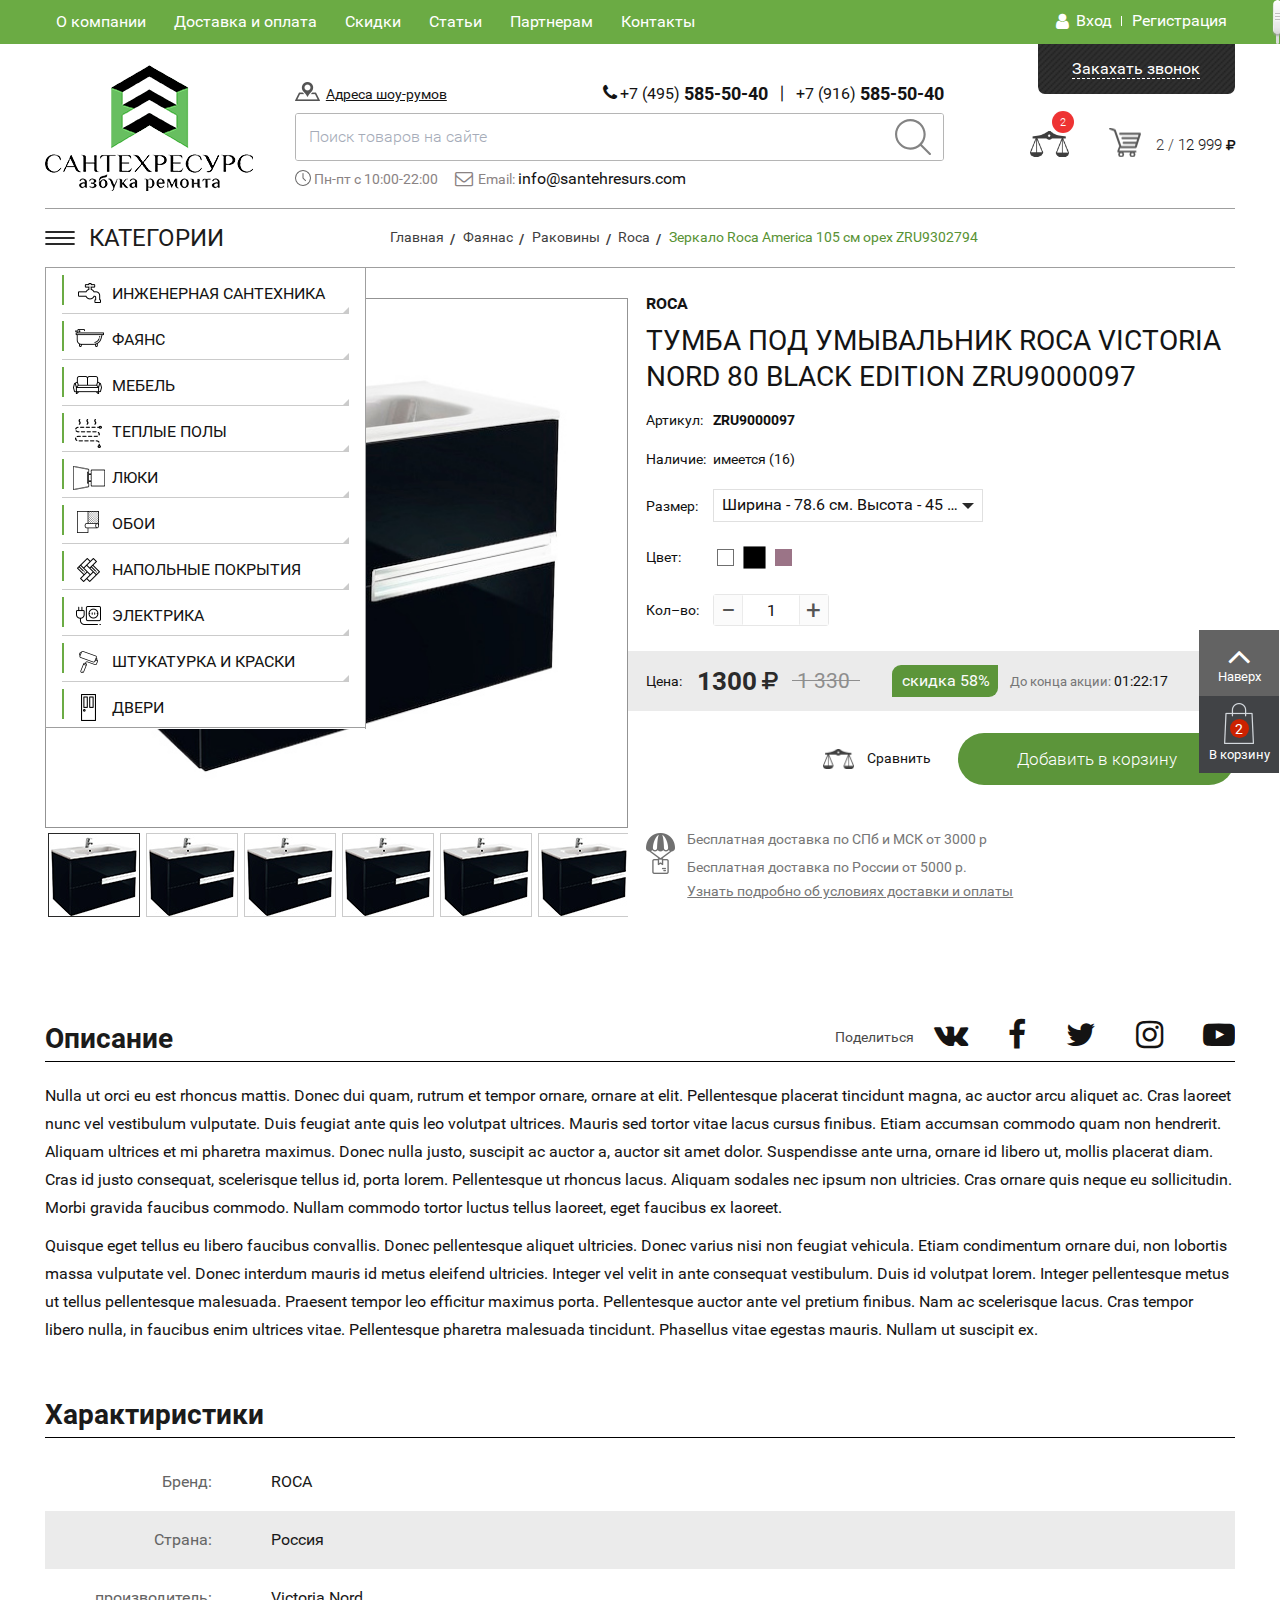
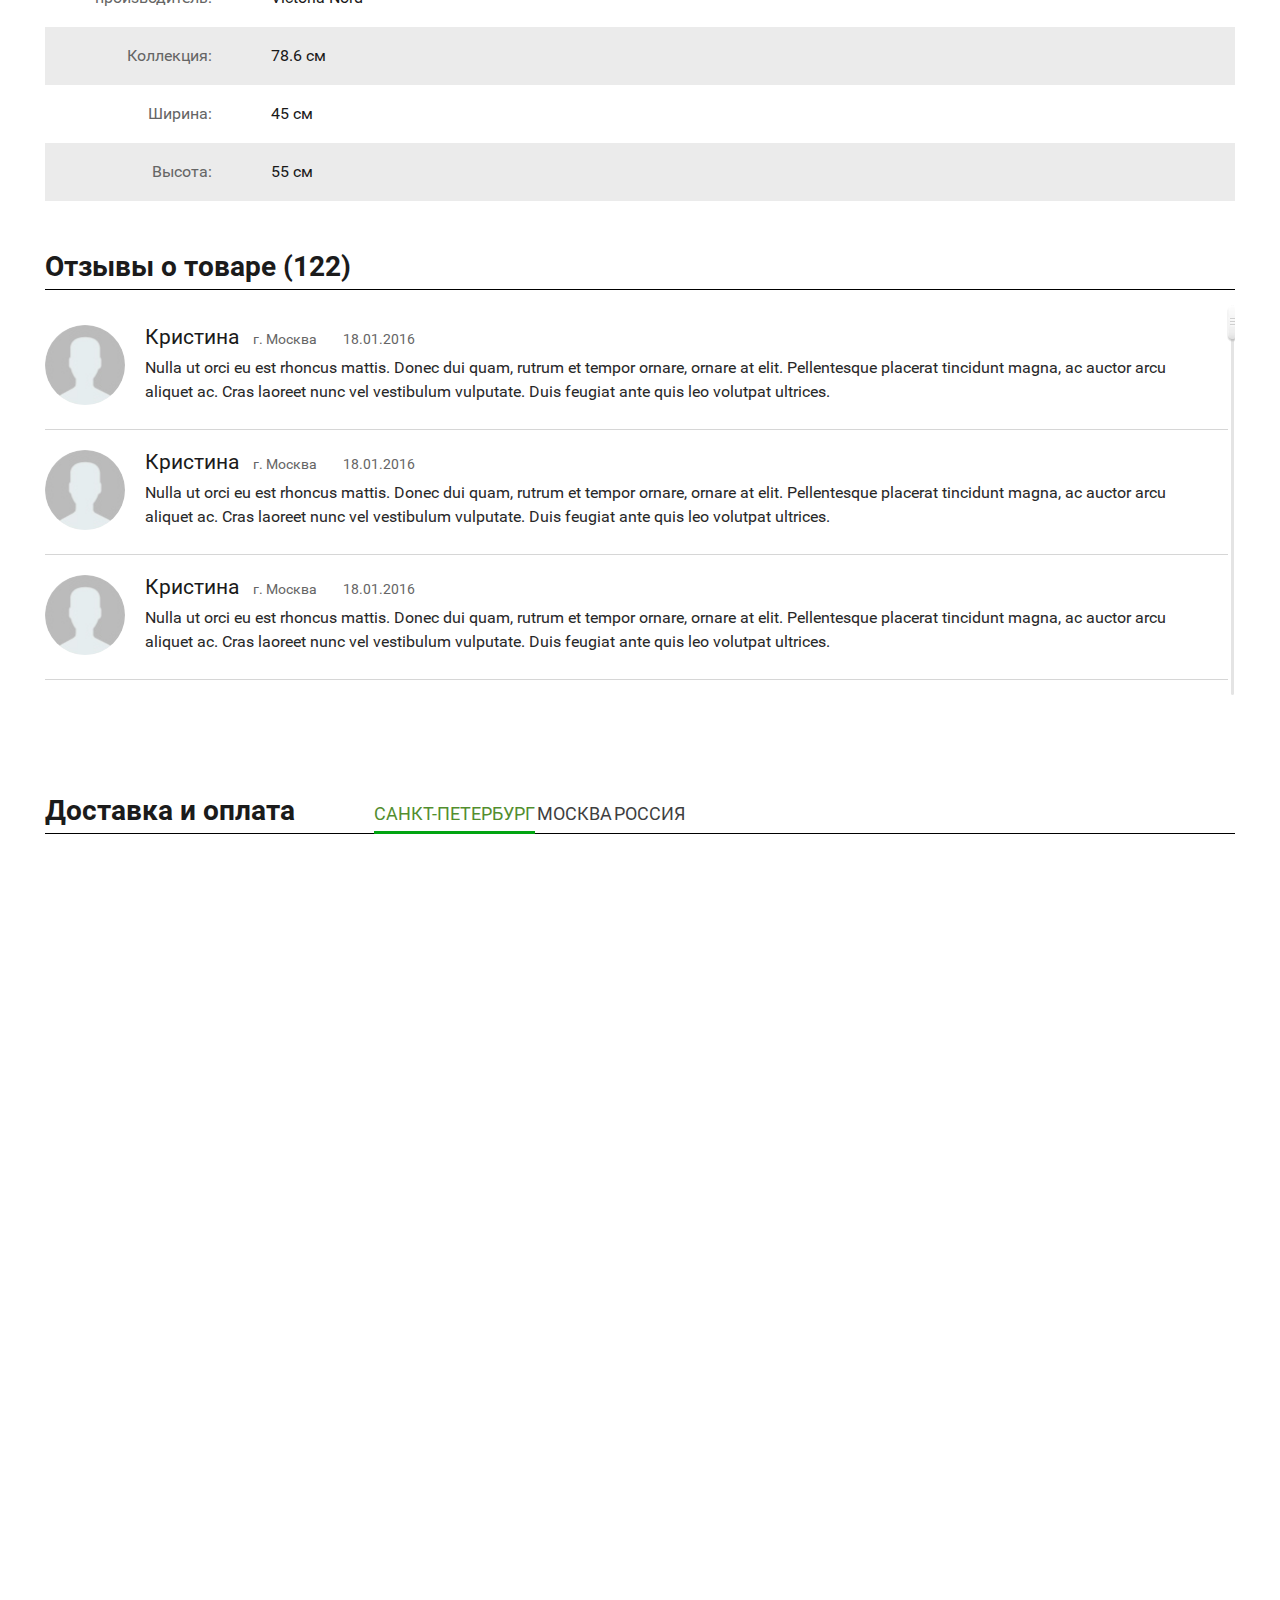
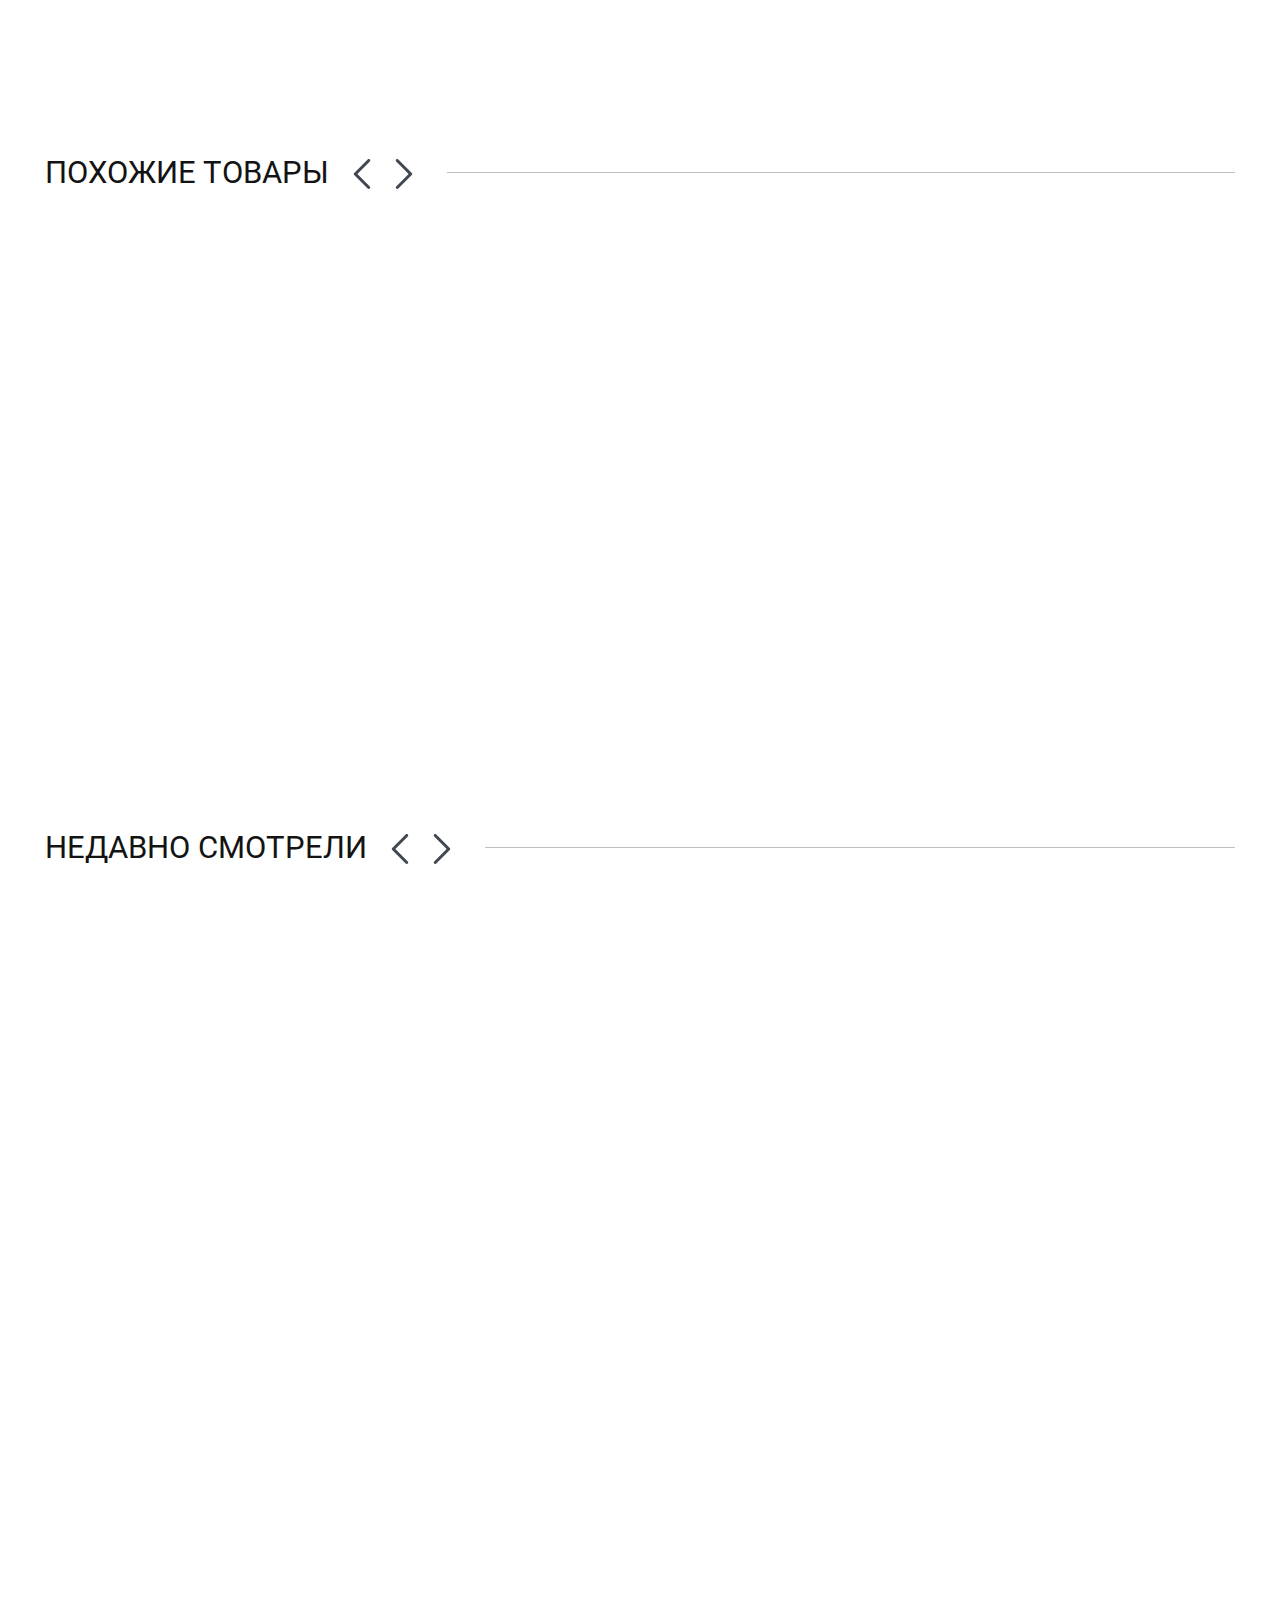
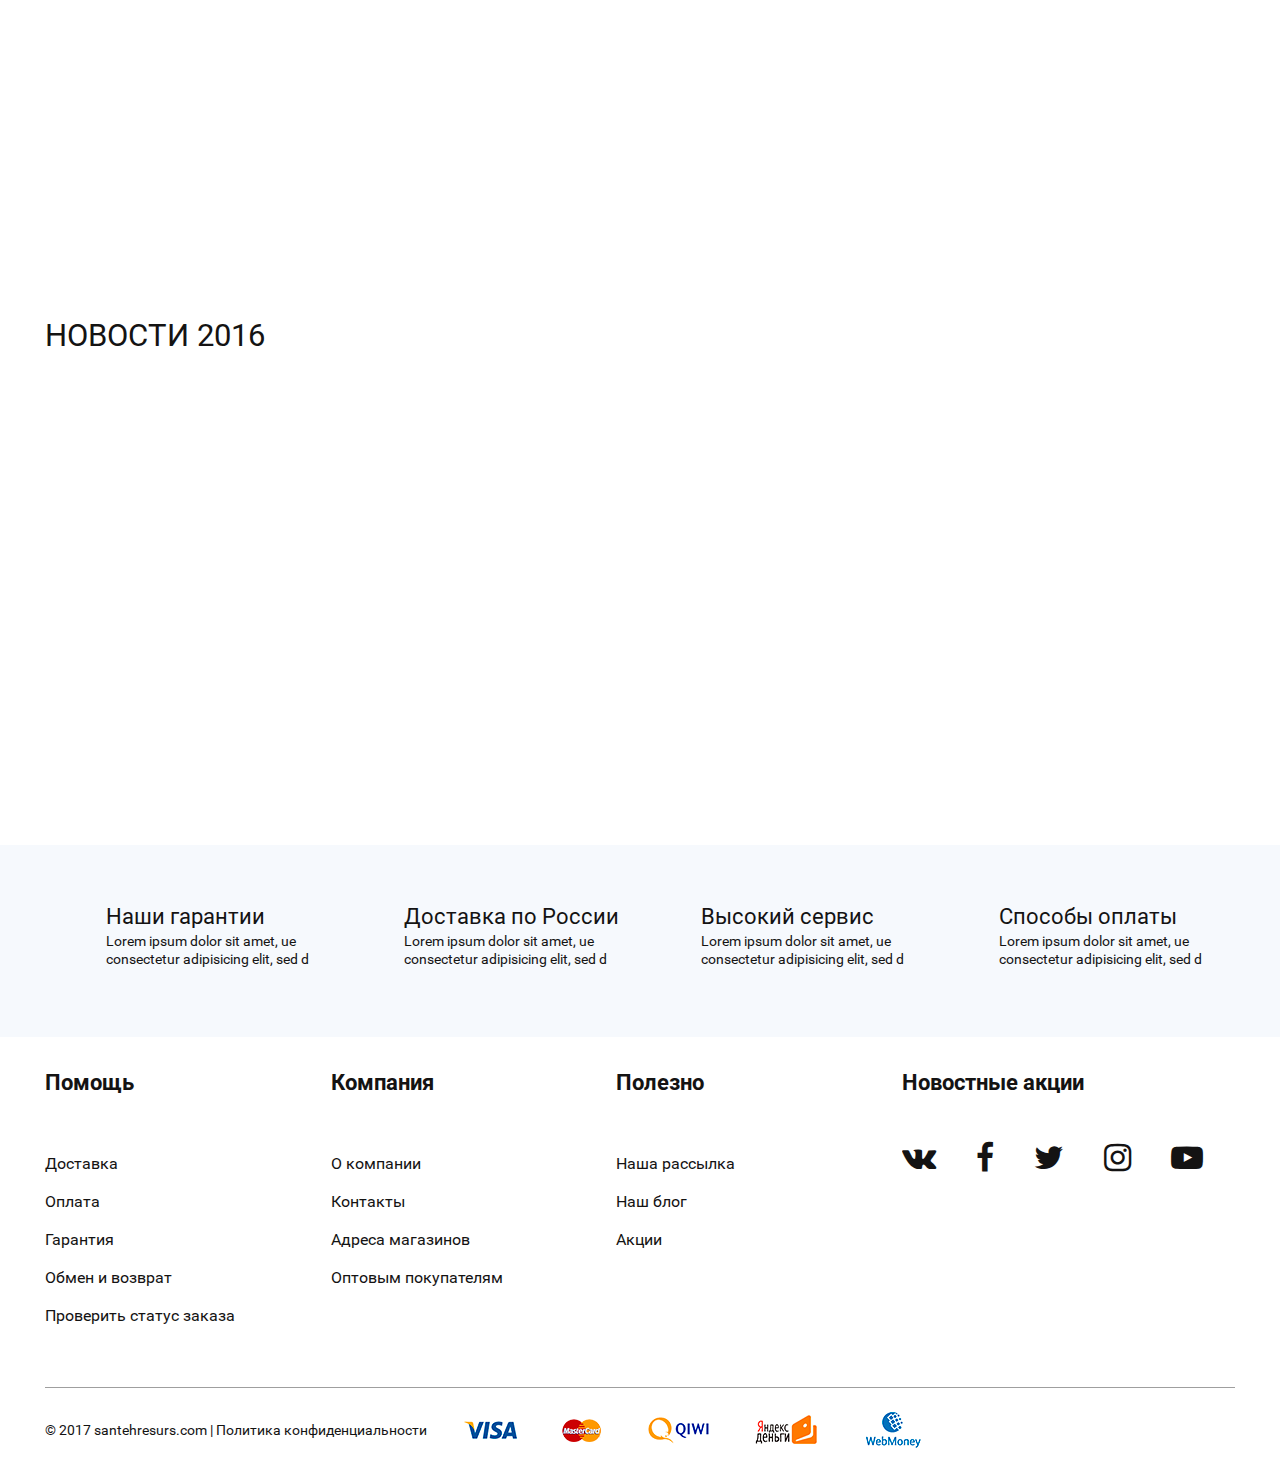
==== commit 7263752b: "Santeh Resurs" ====
--- a/card.html
+++ b/card.html
@@ -43,10 +43,35 @@
 
 		<div class="header-site">
 			
-			<div class="header-site-1 wow fadeInDown">
-				<div class="row offset-ziro">
-					<div class="col col-1">
-						<div class="main-nav-block">
+			<div class="header-site-1 main-nav-wrapp scroll">
+				<div class="row clearfix">
+					<div class="col col-2 right offset-ziro">
+						<div class="sign-block">
+
+							<div class="close-main-nav-col">
+
+								<button type="button" class="close-main-nav">
+									&#10006;
+								</button>
+
+							</div>
+
+							<ul class="sign">
+								<li><i class="fa fa-user" aria-hidden="true"></i><a href="#">Вход</a></li>
+								<li><a href="#">Регистрация</a></li>
+							</ul>
+						</div>
+					</div>
+					<div class="col col-1 left">
+						<div class="main-nav-block scroll">
+
+							<div class="search-block search-block-resp">
+								<input type="text" class="search-input" placeholder="Поиск товаров на сайте">
+								<button type="submit" class="search-btn">
+									<svg xmlns="http://www.w3.org/2000/svg" viewBox="0 0 451 451" width="46" height="46"><path d="M447.1 428l-109.6-109.6c29.4-33.8 47.2-77.9 47.2-126.1C384.7 86.2 298.4 0 192.4 0 86.3 0 0.1 86.3 0.1 192.3s86.3 192.3 192.3 192.3c48.2 0 92.3-17.8 126.1-47.2L428.1 447c2.6 2.6 6.1 4 9.5 4s6.9-1.3 9.5-4C452.3 441.8 452.3 433.2 447.1 428zM27 192.3c0-91.2 74.2-165.3 165.3-165.3 91.2 0 165.3 74.2 165.3 165.3s-74.1 165.4-165.3 165.4C101.2 357.7 27 283.5 27 192.3z" fill="#838383"/></svg>
+								</button>
+							</div>
+
 							<ul class="main-nav">
 								<li><a href="#">О компании</a></li>
 								<li><a href="#">Доставка и оплата</a></li>
@@ -54,17 +79,10 @@
 								<li><a href="#">Статьи</a></li>
 								<li><a href="#">Партнерам</a></li>
 								<li><a href="#">Контакты</a></li>
-							</ul>
-						</div>
-					</div>
-					<div class="col col-2">
-						<div class="sign-block">
-							<ul class="sign">
-								<li><i class="fa fa-user" aria-hidden="true"></i><a href="#">Вход</a></li>
-								<li><a href="#">Регистрация</a></li>
-							</ul>
-						</div>
-					</div>
+							</ul>						
+
+						</div>
+					</div>					
 				</div>
 			</div>
 
@@ -80,6 +98,16 @@
 					<div class="col col-2">
 
 						<div class="row-1">
+
+							<div class="respmenubtn-box">
+
+								<button class="respmenubtn">							
+									<span></span>
+									<span></span>
+									<span></span>
+								</button>
+								
+							</div>
 
 							<div class="row-1-col row-1-col-1">
 								<p><i class="adress-icon"></i><a href="#" class="adress-link">Адреса шоу-румов</a></p>
@@ -94,7 +122,7 @@
 							</div>
 
 							<div class="row-1-col row-1-col-3">
-								<button type="button" class="callback-btn"><span>Закахать звонок</span></button>
+								<button type="button" class="callback-btn"><i class="fa fa-phone"></i><span>Закахать звонок</span></button>
 							</div>
 
 						</div>
@@ -109,7 +137,7 @@
 									</button>
 								</div>
 								<div class="info-row">
-									<p><i class="clock-icon"></i> Пн-пт с 10:00-22:00</p>
+									<p class="time"><i class="clock-icon"></i> Пн-пт с 10:00-22:00</p>
 									<p><i class="fa fa-envelope-o" aria-hidden="true"></i> Email: <a href="mailto:info@santehresurs.com">info@santehresurs.com</a></p>
 								</div>
 							</div>
@@ -144,6 +172,50 @@
 	</header>
 
 	<!-- /Header -->
+
+		<!-- Popups -->
+
+	<div class="popups-sect scroll">
+
+		<div class="popup-bg"></div>
+
+		<div class="popup-box offset-ziro">
+			<div class="popup-center">
+				<div class="popup" data-popup="callback">
+
+					<button type="button" class="close_popup"></button>
+
+					<h2>Подпишись на нашу рассылку и всега будь в курсе акций и новостей</h2>
+					<div class="send-form">
+
+						<div class="input-block">
+							<div class="col col-1">
+								<i class="fa fa-user-circle-o" aria-hidden="true"></i>
+							</div>
+							<div class="col col-2">
+								<input type="text" placeholder="Ваше имя" />
+							</div>
+						</div>
+
+						<div class="input-block">
+							<div class="col col-1">
+								<i class="fa fa-envelope-o" aria-hidden="true"></i>
+							</div>
+							<div class="col col-2">
+								<input type="email" placeholder="Ваше email" />
+							</div>
+						</div>
+
+						<button type="submit" class="submit-btn">Подписаться на рассылку</button>
+
+					</div>
+				</div>
+			</div>
+		</div>
+
+	</div>
+
+	<!-- /Popups -->
 
 	<!-- Content -->
 	
@@ -403,43 +475,43 @@
 						<div class="card-big-slider">
 
 							<div class="slide">
-								<img class="desktop-img" src="img/card_slider/photo_01.jpg" />
-								<img class="resp-img" src="img/card_slider/photo_01.jpg" />
+								<img class="desktop-img" src="img/card_slider/photo_01.jpg" alt="" />
+								<img class="resp-img" src="img/card_slider/photo_01.jpg" alt="" />
 							</div>
 
 							<div class="slide">
-								<img class="desktop-img" src="img/card_slider/photo_01.jpg" />
-								<img class="resp-img" src="img/card_slider/photo_01.jpg" />
+								<img class="desktop-img" src="img/card_slider/photo_01.jpg" alt="" />
+								<img class="resp-img" src="img/card_slider/photo_01.jpg" alt="" />
 							</div>
 
 							<div class="slide">
-								<img class="desktop-img" src="img/card_slider/photo_01.jpg" />
-								<img class="resp-img" src="img/card_slider/photo_01.jpg" />
+								<img class="desktop-img" src="img/card_slider/photo_01.jpg" alt="" />
+								<img class="resp-img" src="img/card_slider/photo_01.jpg" alt="" />
 							</div>
 
 							<div class="slide">
-								<img class="desktop-img" src="img/card_slider/photo_01.jpg" />
-								<img class="resp-img" src="img/card_slider/photo_01.jpg" />
+								<img class="desktop-img" src="img/card_slider/photo_01.jpg" alt="" />
+								<img class="resp-img" src="img/card_slider/photo_01.jpg" alt="" />
 							</div>
 
 							<div class="slide">
-								<img class="desktop-img" src="img/card_slider/photo_01.jpg" />
-								<img class="resp-img" src="img/card_slider/photo_01.jpg" />
+								<img class="desktop-img" src="img/card_slider/photo_01.jpg" alt="" />
+								<img class="resp-img" src="img/card_slider/photo_01.jpg" alt="" />
 							</div>
 
 							<div class="slide">
-								<img class="desktop-img" src="img/card_slider/photo_01.jpg" />
-								<img class="resp-img" src="img/card_slider/photo_01.jpg" />
+								<img class="desktop-img" src="img/card_slider/photo_01.jpg" alt="" />
+								<img class="resp-img" src="img/card_slider/photo_01.jpg" alt="" />
 							</div>
 
 							<div class="slide">
-								<img class="desktop-img" src="img/card_slider/photo_01.jpg" />
-								<img class="resp-img" src="img/card_slider/photo_01.jpg" />
+								<img class="desktop-img" src="img/card_slider/photo_01.jpg" alt="" />
+								<img class="resp-img" src="img/card_slider/photo_01.jpg" alt="" />
 							</div>
 
 							<div class="slide">
-								<img class="desktop-img" src="img/card_slider/photo_01.jpg" />
-								<img class="resp-img" src="img/card_slider/photo_01.jpg" />
+								<img class="desktop-img" src="img/card_slider/photo_01.jpg" alt="" />
+								<img class="resp-img" src="img/card_slider/photo_01.jpg" alt="" />
 							</div>
 
 						</div>
@@ -451,35 +523,35 @@
 						<div class="card-miniatures-slider">
 
 							<div class="slide">
-								<img src="img/card_slider/card_miniatures_slider/photo_01.jpg" />
+								<img src="img/card_slider/card_miniatures_slider/photo_01.jpg" alt="" />
 							</div>
 
 							<div class="slide">
-								<img src="img/card_slider/card_miniatures_slider/photo_01.jpg" />
+								<img src="img/card_slider/card_miniatures_slider/photo_01.jpg" alt="" />
 							</div>
 
 							<div class="slide">
-								<img src="img/card_slider/card_miniatures_slider/photo_01.jpg" />
+								<img src="img/card_slider/card_miniatures_slider/photo_01.jpg" alt="" />
 							</div>
 
 							<div class="slide">
-								<img src="img/card_slider/card_miniatures_slider/photo_01.jpg" />
+								<img src="img/card_slider/card_miniatures_slider/photo_01.jpg" alt="" />
 							</div>
 
 							<div class="slide">
-								<img src="img/card_slider/card_miniatures_slider/photo_01.jpg" />
+								<img src="img/card_slider/card_miniatures_slider/photo_01.jpg" alt="" />
 							</div>
 
 							<div class="slide">
-								<img src="img/card_slider/card_miniatures_slider/photo_01.jpg" />
+								<img src="img/card_slider/card_miniatures_slider/photo_01.jpg" alt="" />
 							</div>
 
 							<div class="slide">
-								<img src="img/card_slider/card_miniatures_slider/photo_01.jpg" />
+								<img src="img/card_slider/card_miniatures_slider/photo_01.jpg" alt="" />
 							</div>
 
 							<div class="slide">
-								<img src="img/card_slider/card_miniatures_slider/photo_01.jpg" />
+								<img src="img/card_slider/card_miniatures_slider/photo_01.jpg" alt="" />
 							</div>
 
 						</div>
@@ -919,11 +991,11 @@
 						<h2>Безналичный расчет</h2>
 
 						<ul class="payments-system">
-							<li><img src="img/payments_systems_black/image_01.png" akt="" /></li>
-							<li><img src="img/payments_systems_black/image_02.png" akt="" /></li>
-							<li><img src="img/payments_systems_black/image_03.png" akt="" /></li>
-							<li><img src="img/payments_systems_black/image_04.png" akt="" /></li>
-							<li><img src="img/payments_systems_black/image_05.png" akt="" /></li>
+							<li><img src="img/payments_systems_black/image_01.png" alt="" /></li>
+							<li><img src="img/payments_systems_black/image_02.png" alt="" /></li>
+							<li><img src="img/payments_systems_black/image_03.png" alt="" /></li>
+							<li><img src="img/payments_systems_black/image_04.png" alt="" /></li>
+							<li><img src="img/payments_systems_black/image_05.png" alt="" /></li>
 						</ul>
 
 						<p>Безопасный безналичный платеж любым удобным способом.</p>
@@ -1279,7 +1351,7 @@
 
 					<p>Подпишись на нашу рассылку и всегда будь в курсе<br /> акций и новостей</p>
 
-					<button type="button" class="submit-btn show_popup">Подписаться на рассылку</button>
+					<button type="button" class="submit-btn show_popup" data-popup-name="callback">Подписаться на рассылку</button>
 
 				</div>
 
--- a/css/style.css
+++ b/css/style.css
@@ -459,7 +459,7 @@
 /*-------------------------------------------*/
 
 .header-site {
-
+    background: rgba(255, 255, 255, 1);
 }
 
 .header-site-1 {
@@ -467,8 +467,8 @@
 }
 
 .header-site-1 .col {
-    display: inline-block;
-    vertical-align: middle;
+    /*display: inline-block;
+    vertical-align: middle;*/
 }
 
 .header-site-1 .col-1 {
@@ -478,6 +478,7 @@
 .header-site-1 .col-2 {
     width: 27%;
     text-align: right;
+    padding: 13px 0 0 0;
 }
 
 .main-nav-block {
@@ -592,8 +593,26 @@
 
 }
 
-.sign {
-
+.close-main-nav-col {
+    /*display: inline-block;*/
+    display: none;
+    vertical-align: middle;
+    width: 30%;
+}
+
+.close-main-nav {
+    display: block;
+    width: 36px;
+    height: 36px;
+    cursor: pointer;
+    text-align: center;
+    border: 1px solid transparent;
+    background: transparent;
+    font-family: "Roboto", Arial, Verdana, sans-serif;
+    font-size: 32px;
+    line-height: 36px;
+    font-weight: normal;
+    color: #ffffff;
 }
 
 .sign li {
@@ -670,8 +689,6 @@
     line-height: 18px;
     font-weight: normal;
     color: #ffffff;
-    position: relative;
-    top: -3px;
     margin: 0 7px 0 0;
 }
 
@@ -693,7 +710,7 @@
 
 .header-site-2 .col-1 {
     width: 21%;
-    padding: 21px 0 0 0;
+    padding: 21px 1% 0 0;
 }
 
 .header-site-2 .col-2 {
@@ -802,12 +819,13 @@
 }
 
 .tels-block {
-    margin: 9px 0 0 0;
+    margin: 4px 0 0 0;
 }
 
 .tels-block li {
     display: inline-block;
     vertical-align: middle;
+    padding: 5px 0;
 }
 
 .tels-block li:after {
@@ -924,7 +942,9 @@
     position: absolute;
     top: -31px;
     right: 0;
-    border: 1px solid transparent;
+    /*border: 1px solid transparent;*/
+    border: none;
+    border-width: 0;
     -webkit-border-radius: 0 0 7px 7px;
     -moz-border-radius: 0 0 7px 7px;
     -ms-border-radius: 0 0 7px 7px;
@@ -973,6 +993,14 @@
     background-color: rgb(98, 155, 63);
 }
 
+.callback-btn .fa {
+    display: none;
+    margin: 2px 2%;
+    font-size: 22px;
+    line-height: 22px;
+    color: #ffffff;
+}
+
 .callback-btn span {
     font-family: "Roboto", Arial, Verdana, sans-serif;
     font-size: 16px;
@@ -1101,6 +1129,13 @@
     fill: #6bab44;
 }
 
+.search-block-resp {
+    display: none;
+    -webkit-box-shadow: 0 1px 3px 0 rgba(84,168,92, .3);
+    -moz-box-shadow: 0 1px 3px 0 rgba(84,168,92, .3);
+    box-shadow: 0 1px 3px 0 rgba(84,168,92, .3);
+}
+
 .info-row {
 
 }
@@ -1156,6 +1191,7 @@
 .header-site-2 .col-2 .row-2-col-2 {
     width: 31%;
     text-align: right;
+    padding: 0 0 0 1%;
 }
 
 .basket-block {
@@ -1350,6 +1386,107 @@
     color: #141313;
 }
 
+/* ----- Responsive Menu Button ------ */
+
+.respmenubtn-box {
+    display: none;
+    width: 15%;
+    text-align: center;
+    position: relative;
+    z-index: 11;
+}
+
+.respmenubtn {
+    display: inline-block;
+    vertical-align: middle;
+    width: 37px;
+    height: 35px;
+    cursor: pointer;
+/*    position: relative;
+    top: 0;*/
+    z-index: 8;
+    background: transparent;
+    border: 1px solid transparent;
+}
+
+.respmenubtn span {
+    display: block;
+    width: 35px;
+    height: 4px;
+    border: 1px solid #fb6a4f;
+    background: rgba(251, 106, 79, 1);
+    margin: 0 0 5px 0;
+    -webkit-border-radius: 2px;
+    -moz-border-radius: 2px;
+    -ms-border-radius: 2px;
+    -o-border-radius: 2px;
+    border-radius: 2px;
+
+    -webkit-transition-property: border, background;
+    -webkit-transition-duration: .3s;
+    -webkit-transition-timing-function: ease;
+
+    -moz-transition-property: border, background;
+    -moz-transition-duration: .3s;
+    -moz-transition-timing-function: ease;
+
+    -ms-transition-property: border, background;
+    -ms-transition-duration: .3s;
+    -ms-transition-timing-function: ease;
+
+    -o-transition-property: border, background;
+    -o-transition-duration: .3s;
+    -o-transition-timing-function: ease;
+
+    transition-property: border, background;
+    transition-duration: .3s;
+    transition-timing-function: ease;
+}
+
+.respmenubtn span:last-child {
+    margin: 0;
+}
+
+.respmenubtn:active {
+    -webkit-tap-highlight-color: rgba(0,0,0,0); 
+    -webkit-tap-highlight-color: transparent;
+}
+
+.respmenubtn:hover span {
+    border: 1px solid #6bab44;
+    background: rgba(107, 171, 68, 1);
+}
+
+/*.respmenubtn.active span {
+    position: relative;
+    top: -1px;
+    border: 1px solid #fb6a4f;
+    background: rgba(251, 106, 79, 1);
+}
+
+.respmenubtn.active span:last-child {
+    display: none;
+}
+
+.respmenubtn.active span:first-child {
+    -webkit-transform: rotate(45deg);
+    -moz-transform: rotate(45deg);
+    -o-transform: rotate(45deg);
+    transform: rotate(45deg);
+    margin: 3px 0 0 0;
+    position: relative;
+    top: 3px;
+}
+
+.respmenubtn.active span:nth-child(2) {
+    -webkit-transform: rotate(-45deg);
+    -moz-transform: rotate(-45deg);
+    -o-transform: rotate(-45deg);
+    transform: rotate(-45deg);
+}*/
+
+/* ----- / Responsive Menu Button ------ */
+
 
 /*-------------------------------------------*/
 /* ----- CONTENT ------ */
@@ -1372,6 +1509,16 @@
     left: 0;
     z-index: 3;
     background: rgba(255, 255, 255, 1);
+}
+
+.sidebar-bg-resp {
+    display: none;
+    width: 100%;
+    height: 100vh;
+    position: fixed;
+    top: 0;
+    left: 0;
+    background: rgba(240, 243, 246, .6);
 }
 
 .nav-header {
@@ -1870,7 +2017,7 @@
     height: 0;
 }
 
-.inner-nav li a + .inner-nav {
+.inner-nav li .inner-nav {
     display: none;
     width: 100%;
     border: 1px solid #cbcbcb;
@@ -1883,7 +2030,7 @@
     box-shadow: 2px 2px 6px 0 rgba(0, 0, 0, .3);
 }
 
-.inner-nav li a + .inner-nav li a {
+.inner-nav li .inner-nav li a {
     padding: 7px 5% 8px 5%;
 }
 
@@ -1891,11 +2038,11 @@
     display: block;
 }
 
-.inner-nav li a + .inner-nav li a:after {
+.inner-nav li .inner-nav li a:after {
     display: none !important;
 }
 
-.inner-nav li a + .inner-nav li a:before {
+.inner-nav li .inner-nav li a:before {
    display: block;
     content: "";
     height: 0;
@@ -1925,11 +2072,11 @@
     transition-timing-function: ease;
 }
 
-.inner-nav li a + .inner-nav li a:hover:before {
+.inner-nav li .inner-nav li a:hover:before {
     border-bottom: 1px solid #6bab44;
 }
 
-.inner-nav li a + .inner-nav li:last-child a:before {
+.inner-nav li .inner-nav li:last-child a:before {
     display: none;
 }
 
@@ -1996,9 +2143,13 @@
     overflow: hidden;
 }
 
+.sidebar.active .sidebar-nav  {
+    overflow: visible !important;
+}
+
 .sidebar.active .sidebar-nav {
     height: auto;
-    overflow: initial;
+    overflow: visible;
 }
 
 .sidebar.active .nav-header {
@@ -2019,6 +2170,106 @@
 
 .sidebar.active .nav-header .p-1 {
     color: #ffffff;
+}
+
+.hide-sidebar {
+    /*display: block;*/
+    display: none;
+    width: 41px;
+    height: 100%;
+    cursor: pointer;
+    position: absolute;
+    top: 0;
+    right: 0;
+    text-align: center;
+    border: 1px solid transparent;
+    background: rgba(107, 171, 68, .95);
+
+    -webkit-transition-property: background;
+    -webkit-transition-duration: .3s;
+    -webkit-transition-timing-function: ease;
+
+    -moz-transition-property: background;
+    -moz-transition-duration: .3s;
+    -moz-transition-timing-function: ease;
+
+    -ms-transition-property: background;
+    -ms-transition-duration: .3s;
+    -ms-transition-timing-function: ease;
+
+    -o-transition-property: background;
+    -o-transition-duration: .3s;
+    -o-transition-timing-function: ease;
+
+    transition-property: background;
+    transition-duration: .3s;
+    transition-timing-function: ease;
+}
+
+.hide-sidebar:active {
+    background: rgba(107, 171, 68, 1);
+}
+
+.hide-sidebar:hover {
+    background: rgba(107, 171, 68, 1);
+}
+
+.fa-chevron-circle-left {
+    position: relative;
+    left: 2px;
+}
+
+.fa-chevron-circle-left:before {
+    font-size: 26px;
+    line-height: 26px;
+    color: #ffffff;
+}
+
+.hide-sidebar span {
+    display: block;
+    padding: 10px 0 0 0;
+    font-family: "Roboto", Arial, Verdana, sans-serif;
+    font-size: 24px;
+    line-height: 26px;
+    font-weight: normal;
+    color: #ffffff;
+}
+
+.show_inner_list,
+.show_inner_nav {
+    /*display: block;*/
+    display: none;
+    width: 26px;
+    height: 26px;
+    cursor: pointer;
+    position: absolute;
+    top: 9px;
+    right: 5px;
+    z-index: 2;
+    border: 1px solid transparent;
+    background: transparent;
+    border-radius: 50%;
+}
+
+.show_inner_list.active,
+.show_inner_nav.active {
+    -webkit-transform: rotate(180deg);
+    -moz-transform: rotate(180deg);
+    transform: rotate(180deg);
+}
+
+.show_inner_list,
+.show_inner_nav {
+    font-family: 'FontAwesome';
+    font-size: 25px;
+    line-height: 25px;
+    font-weight: normal;
+    color: #6bab44;
+}
+
+.show_inner_list:before,
+.show_inner_nav:before {
+    content: "\f13a";
 }
 
 /*-- /Section 1 Main Page --*/
@@ -2139,6 +2390,7 @@
 .brand-slider .slide .img-box {
     display: block;
     overflow: hidden;
+    background: rgba(255, 255, 255, 1);
 }
 
 .brand-slider .slide img {
@@ -2171,7 +2423,8 @@
 .good-thumb {
     display: inline-block;
     vertical-align: top;
-    width: 282px;
+    /*width: 282px;*/
+    width: 290px;
     margin: 10px 0;
     overflow: hidden;
     position: relative;
@@ -2198,6 +2451,7 @@
 }
 
 .good-thumb:hover {
+    z-index: 2;
     -webkit-box-shadow: 0 2px 9px 0 rgba(0, 0, 0, .2);
     -moz-box-shadow: 0 2px 9px 0 rgba(0, 0, 0, .2);
     box-shadow: 0 2px 9px 0 rgba(0, 0, 0, .2);
@@ -2205,6 +2459,7 @@
 
 .good-thumb .inner {
     background: rgba(255, 255, 255, 1);
+    padding: 0 10px;
 }
 
 .good-thumb .img-box {
@@ -2212,6 +2467,7 @@
     width: 100%;
     height: 308px;
     overflow: hidden;
+    background: rgba(235, 235, 235, 1);
 }
 
 .good-thumb .discount {
@@ -2247,7 +2503,7 @@
 }
 
 .good-thumb .descript {
-    height: 100px;
+    height: 118px;
 }
 
 .good-thumb p.p-1 {
@@ -2568,12 +2824,21 @@
 
 .news-thumb .img-box {
     display: block;
+    overflow: hidden;
+    background: rgba(235, 235, 235, 1);
+}
+
+.news-thumb .img-box img {
+    display: block;
+    min-width: 100%;
+    min-height: 100%;
 }
 
 .news-thumb .hidden-block-box {
     height: 243px;
     font-size: 0;
     line-height: 0;
+    overflow: hidden;
     position: absolute;
     top: 0;
     left: 0;
@@ -3201,7 +3466,7 @@
 
 
 .range-slider-header {
-    padding: 8px 0 0 0;
+    padding: 3px 0 0 0;
 }
 
 .range-slider-header p {
@@ -3212,6 +3477,7 @@
 .range-slider-header .input-range-box {
     display: inline-block;
     vertical-align: bottom;
+    padding: 5px 0;
 }
 
 .range-slider-header .input-range-box:nth-child(2) {
@@ -4567,7 +4833,7 @@
 .footer .col {
     display: inline-block;
     vertical-align: top;
-    padding: 34px 0 32px 0;
+    padding: 34px 1% 32px 0;
 }
 
 .footer .col-1 {
@@ -4892,4 +5158,185 @@
 }
 
 
-/*-- /Fixed Block --*/+/*-- /Fixed Block --*/
+
+/*-- /Popups --*/
+
+.popups-sect {
+    /*display: block;*/
+    display: none;
+    width: 100%;
+    height: 100vh;
+    position: fixed;
+    top: 0;
+    left: 0;
+    z-index: 14;
+}
+
+.popup-bg {
+    display: block;
+    width: 100%;
+    height: 100vh;
+    position: fixed;
+    top: 0;
+    left: 0;
+    background: rgba(240, 243, 246, .98);
+}
+
+.popup-box {
+    display: table;
+    width: 98%;
+    margin: 0 auto;
+    max-width: 690px;
+    z-index: 2;
+    position: relative;
+}
+
+.popup-box:before,
+.popup-box:after {
+    display: table-cell;
+    vertical-align: middle;
+    content: "";
+    width: 1%;
+    height: 100vh;
+}
+
+.popup-center {
+    display: table-cell;
+    vertical-align: middle;
+    width: 98%;
+}
+
+.popup {
+    /*display: block;*/
+    display: none;
+    width: 98%;
+    margin: 20px 0;
+    padding: 41px 0 64px 0;
+    position: relative;
+    background: rgb(255, 255, 255);
+    -webkit-box-shadow: 0px 2px 6px 0px rgba(84,168,92,0.3);
+    -moz-box-shadow: 0px 2px 6px 0px rgba(84,168,92,0.3);
+    box-shadow: 0px 2px 6px 0px rgba(84,168,92,0.3);
+}
+
+
+.close_popup {
+    display: block;
+    width: 36px;
+    height: 36px;
+    cursor: pointer;
+    position: absolute;
+    top: 7px;
+    right: 7px;
+    border: 1px solid #acb4bc;
+    background: transparent;
+    -webkit-border-radius: 50%;
+    -moz-border-radius: 50%;
+    -ms-border-radius: 50%;
+    -o-border-radius: 50%;
+    border-radius: 50%;
+}
+
+.close_popup:after {
+    display: block;
+    content: "\2715";
+    font-family: "Roboto", Arial, Verdana, sans-serif;
+    font-size: 23px;
+    line-height: 36px;
+    font-weight: bold;
+    color: #acb4bc;
+}
+
+.popup h2 {
+    font-family: "Roboto", Arial, Verdana, sans-serif;
+    font-size: 28px;
+    line-height: 38px;
+    font-weight: normal;
+    color: #475965;
+    text-align: center;
+    padding: 0 10%;
+    text-transform: uppercase;
+}
+
+.popup .send-form {
+    text-align: center;
+    padding: 0 12%;
+}
+
+.popup .input-block {
+    display: table;
+    width: 100%;
+    margin: 25px 0;
+    border: 1px solid #d9dfe4;
+    border-left: 3px solid #d9dfe4;
+    border-right: 3px solid #d9dfe4;
+    border-collapse: collapse;
+}
+
+.popup .input-block:last-child {
+    margin: 25px 0 10px 0;
+}
+
+.popup .input-block .col {
+    display: table-cell;
+    vertical-align: middle;
+    border-left: 1px solid #d9dfe4;
+}
+
+.popup .input-block .col-1 {
+    width: 60px;
+    text-align: center;
+}
+
+.popup .input-block .col-2 {
+    width: auto;
+}
+
+.popup .input-block .col-1 .fa:before,
+.popup .input-block .col-1 .fa-envelope-o:before {
+    font-size: 30px;
+    line-height: 30px;
+    color: #ced6dc;
+}
+
+.popup .input-block .col-2 input {
+    display: block;
+    width: 100%;
+    padding: 5px 2% 5px 4%;
+    border: 1px solid transparent;
+    background: rgb(255, 255, 255);
+    font-family: "Roboto", Arial, Verdana, sans-serif;
+    font-size: 19px;
+    line-height: 36px;
+    font-weight: normal;
+    color: #4d4f50;
+}
+
+.popup .submit-btn {
+    min-width: 71%;
+    margin: 0;
+    padding: 20px 2%;
+}
+
+.succes-send {
+    display: block;
+    width: 84px;
+    height: 84px;
+    margin: 87px auto 32px auto;
+}
+
+h2.bottom-shape:after {
+    display: block;
+    content: "";
+    width: 98px;
+    height: 6px;
+    margin: 20px auto 60px auto;
+    background-image: url(../img/send_h_shape.png);
+    background-repeat: no-repeat;
+    background-position: center;
+    background-size: 100%;
+}
+
+
+/*-- Popups --*/--- a/css/responsive.css
+++ b/css/responsive.css
@@ -1,5 +1,8 @@
-@media only screen and (max-width: 1280px) {
-
+@media only screen and (max-width: 1180px) {
+
+	.row {
+		padding: 0 2%;
+	}
 
 
 }
@@ -7,20 +10,869 @@
 
 @media only screen and (max-width: 1024px) {
 
+	/*-- Header --*/
+
+	.main-nav li {
+	    padding: 0 7px;
+	}
+
+	.main-nav li a {
+	    font-size: 14px;
+	    line-height: 20px;
+	}
+
+	.header-site-2 .col-2 {
+	    padding: 1px 0 0 0;
+	}
+
+	.header-site-2 .col-2 .row-1-col-1 {
+	    width: 34%;
+	}
+
+	.header-site-2 .col-2 .row-1-col-2 {
+	    width: 35%;
+	}
+
+	.tels-block li {
+		display: block;
+	}
+
+	.tels-block li .fa {
+	    display: none;
+	}
+
+	.tels-block li:after {
+		display: none;
+	}
+
+	.tels-block li a {
+		font-size: 15px;
+	    line-height: 15px;
+	}
+
+	.callback-btn {
+		max-width: 150px;
+		padding: 12px 1% 15px 1%;
+		top: -1px;
+	}
+
+	.info-row p {
+	    font-size: 13px;
+	}
+
+	.basket-icon {
+	    width: 32px;
+	}
+
+	/*-- /Header --*/
+
+	/*-- Section 7 Main Page --*/
+
+	.news-thumb {
+	    width: 33.33%;
+	}
+
+	/*-- Section 7 Main Page --*/
+
+	/*-- Section 8 Main Page --*/
+
+	.advantages-sect {
+	    padding: 11px 0 11px 0;
+	}
+
+	.advantage-thumb {
+	    width: 33.33%;
+	}
+
+	/*-- /Section 8 Main Page --*/
 
 }
 
+@media only screen and (max-width: 900px) {
+
+	/*-- Sidebar --*/
+
+	.sidebar {
+		display: block;
+		width: 100%;
+		height: auto;
+		padding: 10px 0 20px 0;
+		position: fixed;
+		top: 0;
+		left: -100%;
+		background: rgba(255, 255, 255, .6);
+				
+	    -webkit-transition-property: left;
+	    -webkit-transition-duration: .6s;
+	    -webkit-transition-timing-function: ease;
+
+	    -moz-transition-property: left;
+	    -moz-transition-duration: .6s;
+	    -moz-transition-timing-function: ease;
+
+	    -ms-transition-property: left;
+	    -ms-transition-duration: .6s;
+	    -ms-transition-timing-function: ease;
+
+	    -o-transition-property: left;
+	    -o-transition-duration: .6s;
+	    -o-transition-timing-function: ease;
+
+	    transition-property: left;
+	    transition-duration: .6s;
+	    transition-timing-function: ease;
+	}
+
+	.sidebar.show_sidebar {
+		left: 0;
+	}
+
+	.resizble-block {
+		width: 100%;
+	}
+
+	.hide-sidebar {
+	    display: block;
+	}
+
+	.nav-header {
+		background: rgba(107, 171, 68, .8);
+		position: absolute;
+		top: 30%;
+		left: 100%;
+		height: 230px;
+		width: 40px;
+			
+	    -webkit-transition-property: background;
+	    -webkit-transition-duration: .6s;
+	    -webkit-transition-timing-function: ease;
+
+	    -moz-transition-property: background;
+	    -moz-transition-duration: .6s;
+	    -moz-transition-timing-function: ease;
+
+	    -ms-transition-property: background;
+	    -ms-transition-duration: .6s;
+	    -ms-transition-timing-function: ease;
+
+	    -o-transition-property: background;
+	    -o-transition-duration: .6s;
+	    -o-transition-timing-function: ease;
+
+	    transition-property: background;
+	    transition-duration: .6s;
+	    transition-timing-function: ease;
+	}
+
+	.sidebar.active .nav-header {
+		background: rgba(107, 171, 68, .8);
+	}
+
+	.sidebar.active .nav-header:hover {
+		background: rgba(107, 171, 68, 1);
+	}
+
+	.burger {
+	    position: relative;
+	    left: 25px;
+	}
+
+	.nav-header .p-1 {
+	    position: relative;
+	    top: 74px;
+	    left: -9px;
+	    -webkit-transform: rotate(90deg);
+	    -moz-transform: rotate(90deg);
+	    -ms-transform: rotate(90deg);
+	    -o-transform: rotate(90deg);
+	    transform: rotate(90deg);
+	}
+
+	.sidebar-nav {
+		display: block;
+		width: 70%;
+		min-width: 290px;
+	}
+
+	.sidebar {
+
+	}
+
+	.inner-nav li .inner-nav {
+		display: none;
+		position: relative;
+	    left: 0;
+	    overflow: hidden;
+	    height: 0;
+	    box-shadow: none;
+	    border: none;
+	}
+
+	.inner-nav li .inner-nav li {
+		padding-left: 11%;
+	}
+
+	.show_inner_list,
+	.show_inner_nav {
+	    display: block;
+	}
+
+	.inner-nav-wrapp.active {
+		display: block;
+		height: auto !important;
+		overflow: visible !important;
+	}
+
+	.inner-nav.active {
+		display: block;
+		height: auto !important;
+        overflow: visible !important;
+	}
+
+	/*-- /Sidebar --*/
+
+	/*-- Section 6 Main Page --*/
+
+	.send-block {
+		display: block;
+		width: 100%;
+		max-width: 100%;
+	    padding: 23px 2%;
+	}
+
+	.send-block .submit-btn {
+	    margin: 14px 0 12px 0;
+	}
+
+	/*-- /Section 6 Main Page --*/
+
+	/*-- Section 8 Main Page --*/
+
+	.advantage-thumb {
+	    width: 50%;
+	}
+
+	/*-- /Section 8 Main Page --*/
+
+	/*-- Footer --*/
+
+	.seo-txt {
+	    margin: 20px 0;
+	}
+
+	.seo-txt li {
+	    padding: 7px 0;
+	}
+
+	.social-block {
+	    margin: 20px 0;
+	}
+
+	.socials {
+	    margin: 0 0 0 -16px;
+	}
+
+	.socials li {
+	    padding: 5px 16px;
+	}
+
+	/*-- /Footer --*/
+
+}
 
 @media only screen and (max-width: 768px) {
 
+	section {
+	    padding: 15px 0;
+	}
+
+	.h-group {
+	    padding: 0;
+	}
+
+	h2 {
+	    font-size: 25px;
+	    line-height: 30px;
+	}
+
+	.h-group .arrows {
+	    padding: 10px 0 0 0;
+	    width: 100%;
+	    text-align: right;
+	}
+
+
+	/*-- Header --*/
+
+	.header-site {
+		display: block;
+		width: 100%;
+		z-index: 20;
+		position: fixed;
+		top: 0;
+		left: 0;
+		-webkit-box-shadow: 0 3px 4px 0 rgba(0, 0, 0, .3);
+		-moz-box-shadow: 0 3px 4px 0 rgba(0, 0, 0, .3);
+		box-shadow: 0 3px 4px 0 rgba(0, 0, 0, .3);
+	}
+
+	.main-nav-wrapp {
+		display: block;
+		/*display: none;*/
+		width: 100%;
+		height: 100vh;
+		padding-bottom: 30px;
+		background: rgba(107, 171, 68, .9);
+		position: fixed;
+		top: -110%;
+		left: 0;
+		z-index: 3;
+		
+	    -webkit-transition-property: top;
+	    -webkit-transition-duration: .6s;
+	    -webkit-transition-timing-function: ease;
+
+	    -moz-transition-property: top;
+	    -moz-transition-duration: .6s;
+	    -moz-transition-timing-function: ease;
+
+	    -ms-transition-property: top;
+	    -ms-transition-duration: .6s;
+	    -ms-transition-timing-function: ease;
+
+	    -o-transition-property: top;
+	    -o-transition-duration: .6s;
+	    -o-transition-timing-function: ease;
+
+	    transition-property: top;
+	    transition-duration: .6s;
+	    transition-timing-function: ease;
+	}
+
+	.main-nav-wrapp.main_nav_visible {
+		top: 0;
+	}
+
+	.respmenubtn-box {
+		display: inline-block;
+		vertical-align: top;
+		z-index: 2;
+	}
+
+	.header-site-1 .col-1 {
+    	width: 100%;
+    	float: none;
+	}
+
+	.header-site-1 .col-2 {
+	    width: 100%;
+	    float: none;
+	    text-align: center;
+	    padding: 10px 0;
+	}
+
+	.header-site-2 .col-2 .row-2-col-2 {
+	    width: 100%;
+	}
+
+	.close-main-nav-col {
+    	display: inline-block;
+	}
+
+	.search-block {
+	    display: none;
+	}
+
+	.search-block-resp {
+	    display: block;
+	}
+
+	.main-nav {
+		width: 100%;
+		margin: 10px 0;
+	}
+
+	.main-nav li {
+		display: block;
+		width: 100%;
+		padding: 0;
+	}
+
+	.main-nav li a {
+		display: block;
+		width: 100%;
+		font-size: 20px;
+		line-height: 20px;
+		padding: 9px 1% 11px 1%;
+		text-align: center;
+		color: #ffffff;
+	    background: rgba(255, 255, 255, 0);
+	
+	    -webkit-transition-property: color, background;
+	    -webkit-transition-duration: .3s;
+	    -webkit-transition-timing-function: ease;
+
+	    -moz-transition-property: color, background;
+	    -moz-transition-duration: .3s;
+	    -moz-transition-timing-function: ease;
+
+	    -ms-transition-property: color, background;
+	    -ms-transition-duration: .3s;
+	    -ms-transition-timing-function: ease;
+
+	    -o-transition-property: color, background;
+	    -o-transition-duration: .3s;
+	    -o-transition-timing-function: ease;
+
+	    transition-property: color, background;
+	    transition-duration: .3s;
+	    transition-timing-function: ease;
+	}
+
+	.main-nav li a:link,
+	.main-nav li a:visited {
+	    color: #ffffff;
+	    background: rgba(255, 255, 255, 0);
+	}
+
+	.main-nav li a:active,
+	.main-nav li a.active {
+	    color: #6bab44;
+		background: rgba(255, 255, 255, 1);
+	}
+
+	.main-nav li a:hover {
+		color: #6bab44;
+		background: rgba(255, 255, 255, 1);
+	}
+
+	.main-nav li a:before {
+	    display: none;
+	}
+
+	.sign {
+		display: inline-block;
+		vertical-align: middle;
+		width: 70%;
+		text-align: right;
+	}
+
+	.header-site-2 .col-1 {
+	    width: 15%;
+	    padding: 4px 1% 0 0;
+	}
+
+	.header-site-2 .col-2 {
+		width: 85%;
+		padding: 1px 0 0 0;
+	}
+
+	.header-site-2 .col-2 .row-1-col-1 {
+	    display: none;
+	}
+
+	.header-site-2 .col-2 .row-1-col-2 {
+	   	width: 72%;
+	    text-align: right;
+	}
+
+	.header-site-2 .col-2 .row-1-col-3 {
+	    width: 13%;
+	    position: relative;
+	}
+
+	.header-site-2 .col-2 .row-2-col-1 {
+		width: 62%;
+	    text-align: right;
+	}
+
+	.header-site-2 .col-2 .row-2-col-2 {
+	    width: 38%;
+	}
+
+	.tels-block li {
+	    display: inline-block;
+	    vertical-align: middle;
+	    padding: 5px 2%;
+	}
+
+	.tels-block li a {
+	    font-size: 13px;
+	    line-height: 13px;
+	}
+
+	.tels-block li a span {
+	    font-size: 15px;
+	    line-height: 18px;
+	}
+
+	.info-row p {
+	    font-size: 12px;
+	    line-height: 23px;
+	}
+
+	.info-row p.time {
+		display: none;
+	}
+
+	.info-row p a {
+	    font-size: 15px;
+	    line-height: 16px;
+	}
+
+	.callback-btn {
+		max-width: 50px;
+		padding: 5px 1% 8px 1%;
+	}
+
+	.callback-btn .fa {
+		display: block;
+	}
+
+	.callback-btn span {
+		display: none;
+	}
+
+	.basket-box {
+	    margin: 3px 0 0 0;
+	}
+
+	.count-lib-goods {
+	    top: -11px;
+	    z-index: 2;
+	}
+
+	.fixed-block {
+	    width: 63px;
+	    top: initial;
+	    bottom: 0;
+	    right: 1px;
+	    opacity: .6;
+	}
+
+	.fixed-block:hover {
+		opacity: 1;
+	}
+
+	.fixed-block .scroll-top {
+	    padding: 3px 0 1px 0;
+	}
+
+	.fixed-basket-link {
+	    padding: 0;
+	}
+
+	/*-- /Header -- */
+
+	/*-- Section 2 Main Page --*/
+
+	.brands-slider-box {
+	    margin: 5px 0 10px 0;
+	}
+
+	/*-- /Section 2 Main Page --*/
+
+	/*-- Section 3 Main Page --*/
+
+	.googds-sect {
+	    padding: 30px 0;
+	}
+
+	/*-- /Section 3 Main Page --*/
+
+	/*-- Section 7 Main Page --*/
+
+	.news-thumb {
+	    width: 50%;
+	}
+
+	/*-- Section 7 Main Page --*/
+
+	/*--  Footer --*/
+
+	.footer .col {
+	    padding: 15px 1%;
+	}
+
+	.footer .col-1 {
+	    width: 33.33%;
+	}
+
+	.footer .col-2 {
+	    width: 33.33%;
+	}
+
+	.footer .col-3 {
+	    width: 33.33%;
+	}
+
+	.footer .col-4 {
+	    width: 100%;
+	}
+
+	.footer .col-4 {
+		text-align: center;
+	}
+
+	.seo-txt {
+	    margin: 10px 0;
+	}
+
+	.footer .col-4 .align-center {
+		display: none;
+	}
+
+	.socials {
+	    margin: 0;
+	}
+
+	/*-- /Footer --*/
 
 
 }
 
 
+@media only screen and (max-width: 600px) {
+
+	/*-- Header --*/
+
+	.header-site-2 .col-1 {
+	    width: 23%;
+	    padding: 14px 1% 0 0;
+	}
+
+	.header-site-2 .col-2 {
+	    width: 77%;
+	}
+
+	.header-site-2 .col-2 .row-1-col-2 {
+		width: 56%;
+	}
+
+	.header-site-2 .col-2 .row-1-col-3 {
+	    width: 18%;
+	}
+
+	.header-site-2 .col-2 .row-2-col-1 {
+	    display: none;
+	}
+
+	.header-site-2 .col-2 .row-2-col-2 {
+	    width: 100%;
+	}
+
+	.logo {
+		min-width: 67px;
+		max-width: 81px;
+	}
+
+	.respmenubtn-box {
+	    width: 26%;
+	}
+
+	.tels-block {
+	    margin: 0 9% 0 0;
+	}
+
+	.tels-block li {
+		display: block;
+	    padding: 2px 1%;
+	}
+
+	.tels-block li a {
+	    font-size: 11px;
+	    line-height: 13px;
+	}
+
+	.tels-block li a span {
+	    font-size: 14px;
+	    line-height: 14px;
+	}
+
+	.callback-btn {
+	    max-width: 50px;
+	    padding: 3px 1%;
+	}
+
+	/*-- /Header --*/
+
+	/*-- Section 1 Main Page --*/
+
+	.promo-image-block {
+	    height: 300px;
+	}
+
+	.promo-image-block img.desktop-img {
+		display: none;
+	}
+
+	.promo-image-block img.resp-img {
+		display: block;
+	}
+
+	/*-- /Section 1 Main Page --*/
+
+	/*-- Section 2 Main Page --*/
+
+
+
+	/*-- /Section 2 Main Page --*/
+
+	/*-- Section 8 Main Page --*/
+
+	.advantage-thumb {
+	    width: 100%;
+	}
+
+	/*-- /Section 8 Main Page --*/
+
+	/*--  Footer --*/
+
+	.footer .col-1 {
+	    width: 50%;
+	}
+
+	.footer .col-2 {
+	    width: 50%;
+	}
+
+	.footer .col-3 {
+	    width: 50%;
+	}
+
+	/*-- /Footer --*/
+
+}
+
+
 
 @media only screen and (max-width: 480px) {
 
-
-
-}+	/*-- Header --*/
+
+	.header-site-2 .col-2 .row-2-col-2 {
+	    width: 100%;
+	}
+
+	.basket-box {
+	    margin: 2px 0 0 0;
+	}
+
+	.libra_icon {
+	    top: 3px;
+	}
+
+	.basket p {
+		padding: 0;
+	}
+
+	.count-lib-goods {
+	    top: -3px;
+	    z-index: 2;
+	}
+
+	.libra_icon:before,
+	.libra_icon:after {
+	    width: 28px;
+	    height: 21px;
+	}
+
+	.basket-icon:before,
+	.basket-icon:after {
+	    width: 21px;
+	    height: 21px;
+	}
+
+	/*-- /Header --*/
+
+	/*-- Section 7 Main Page --*/
+
+	.news-thumb {
+		display: block;
+		margin: 10px auto;
+	    width: 90%;
+	}
+
+	/*-- Section 7 Main Page --*/
+
+	/*--  Footer --*/
+
+	.footer .col-1 {
+	    width: 100%;
+	    text-align: center;
+	}
+
+	.footer .col-2 {
+	    width: 100%;
+	    text-align: center;
+	}
+
+	.footer .col-3 {
+	    width: 100%;
+	    text-align: center;
+	}
+
+	.social-block {
+	    margin: 20px 0 5px 0;
+	}
+
+	.socials li {
+	    padding: 5px 12px;
+	}
+
+	.payments-systems-list li {
+	    margin: 5px 10px;
+	}
+
+	.copyright {
+	    margin: 7px 0;
+	    line-height: 18px;
+	}
+
+	.payments-systems-list {
+	    margin: 5px 0;
+	}
+
+	/*-- /Footer --*/
+
+}
+
+@media only screen and (max-width: 350px) {
+
+	.sidebar-nav {
+	    min-width: 263px;
+	}
+
+	.sidebar-nav li a {
+	    font-size: 14px;
+	    line-height: 30px;
+	    padding: 9px 2% 3px 2%;
+	}
+
+	.nav-icon {
+		width: 35px;
+	}
+
+	.nav-icon:before {
+	    left: 1%;
+	}
+
+	.sidebar-nav li a:before {
+	    width: 98%;
+	    left: 1%;
+	}
+
+	.sidebar-nav li a:after {
+	    right: 1%;
+	}
+
+	.inner-nav-wrapp .inner-nav li a:before {
+	    width: 98%;
+	    left: 1%;
+	}
+
+	.inner-nav li a {
+	    padding: 7px 2% 3px 10%;
+	}
+
+}
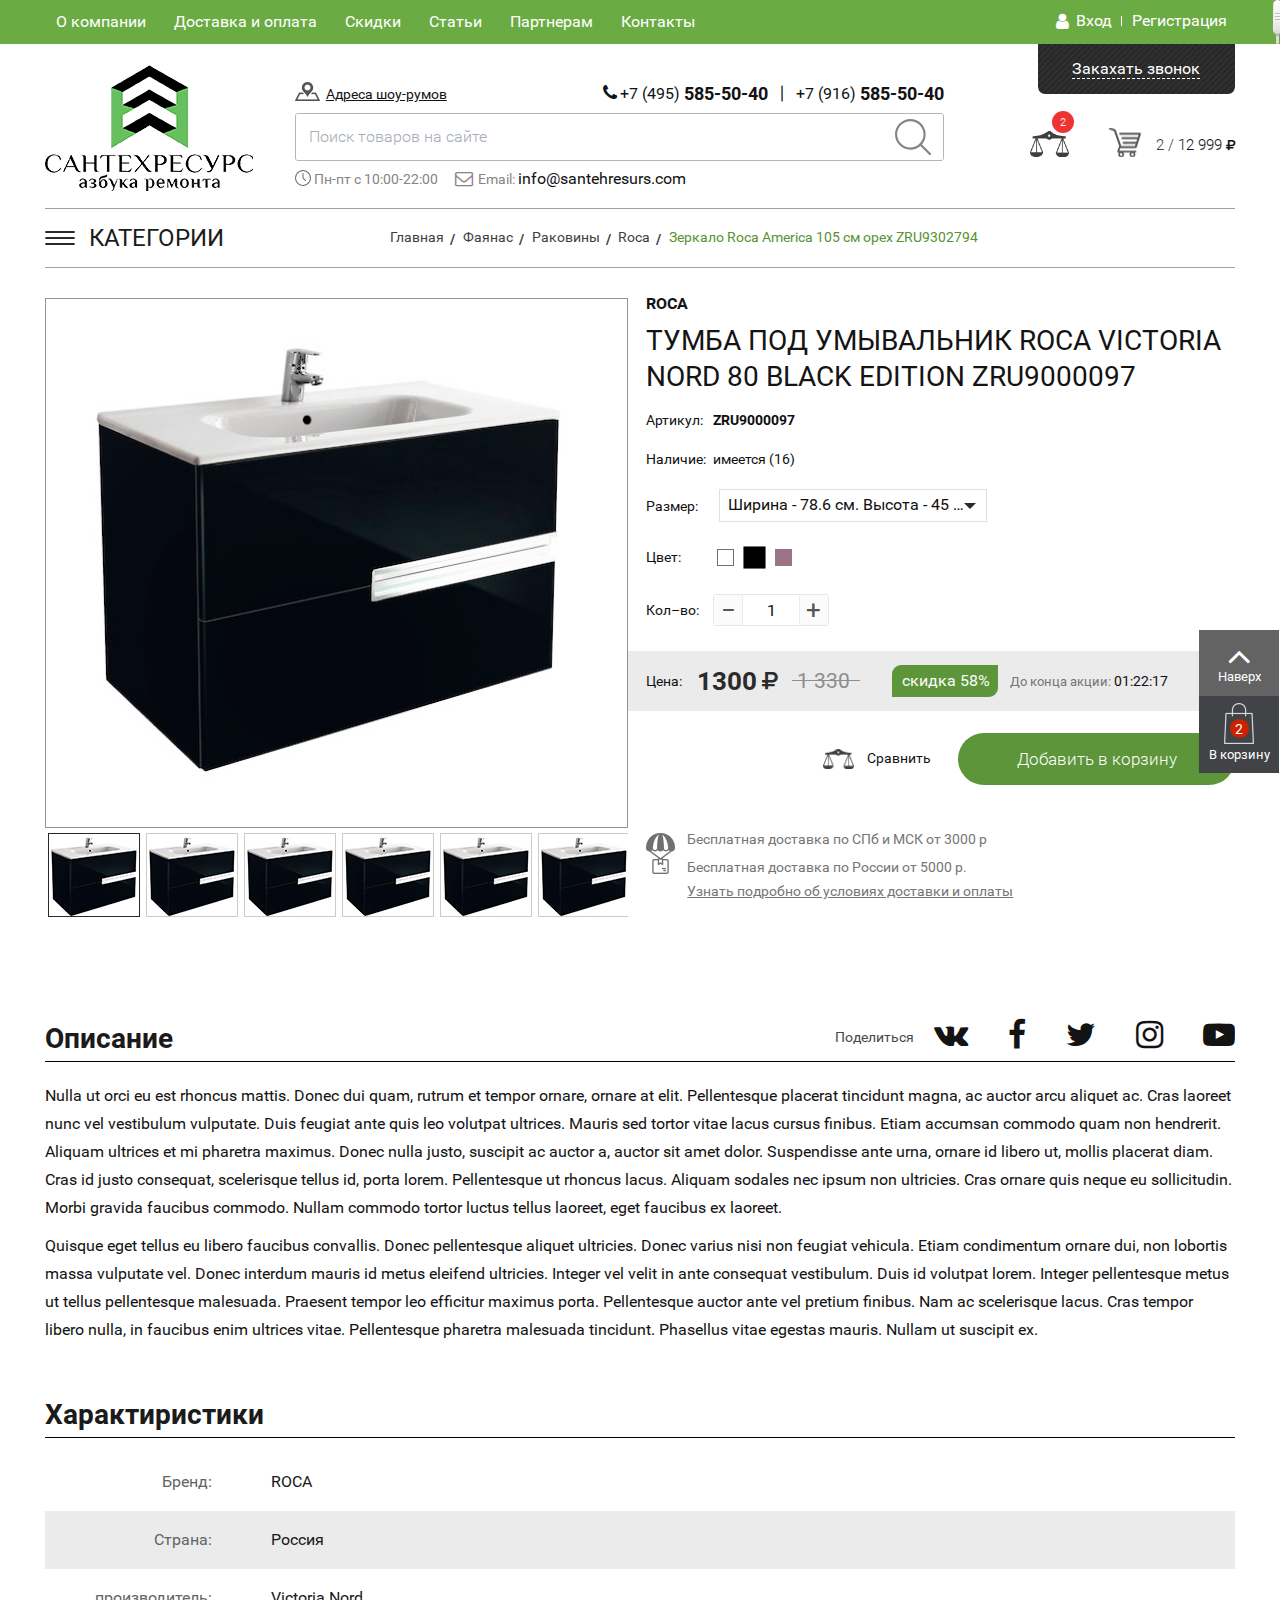
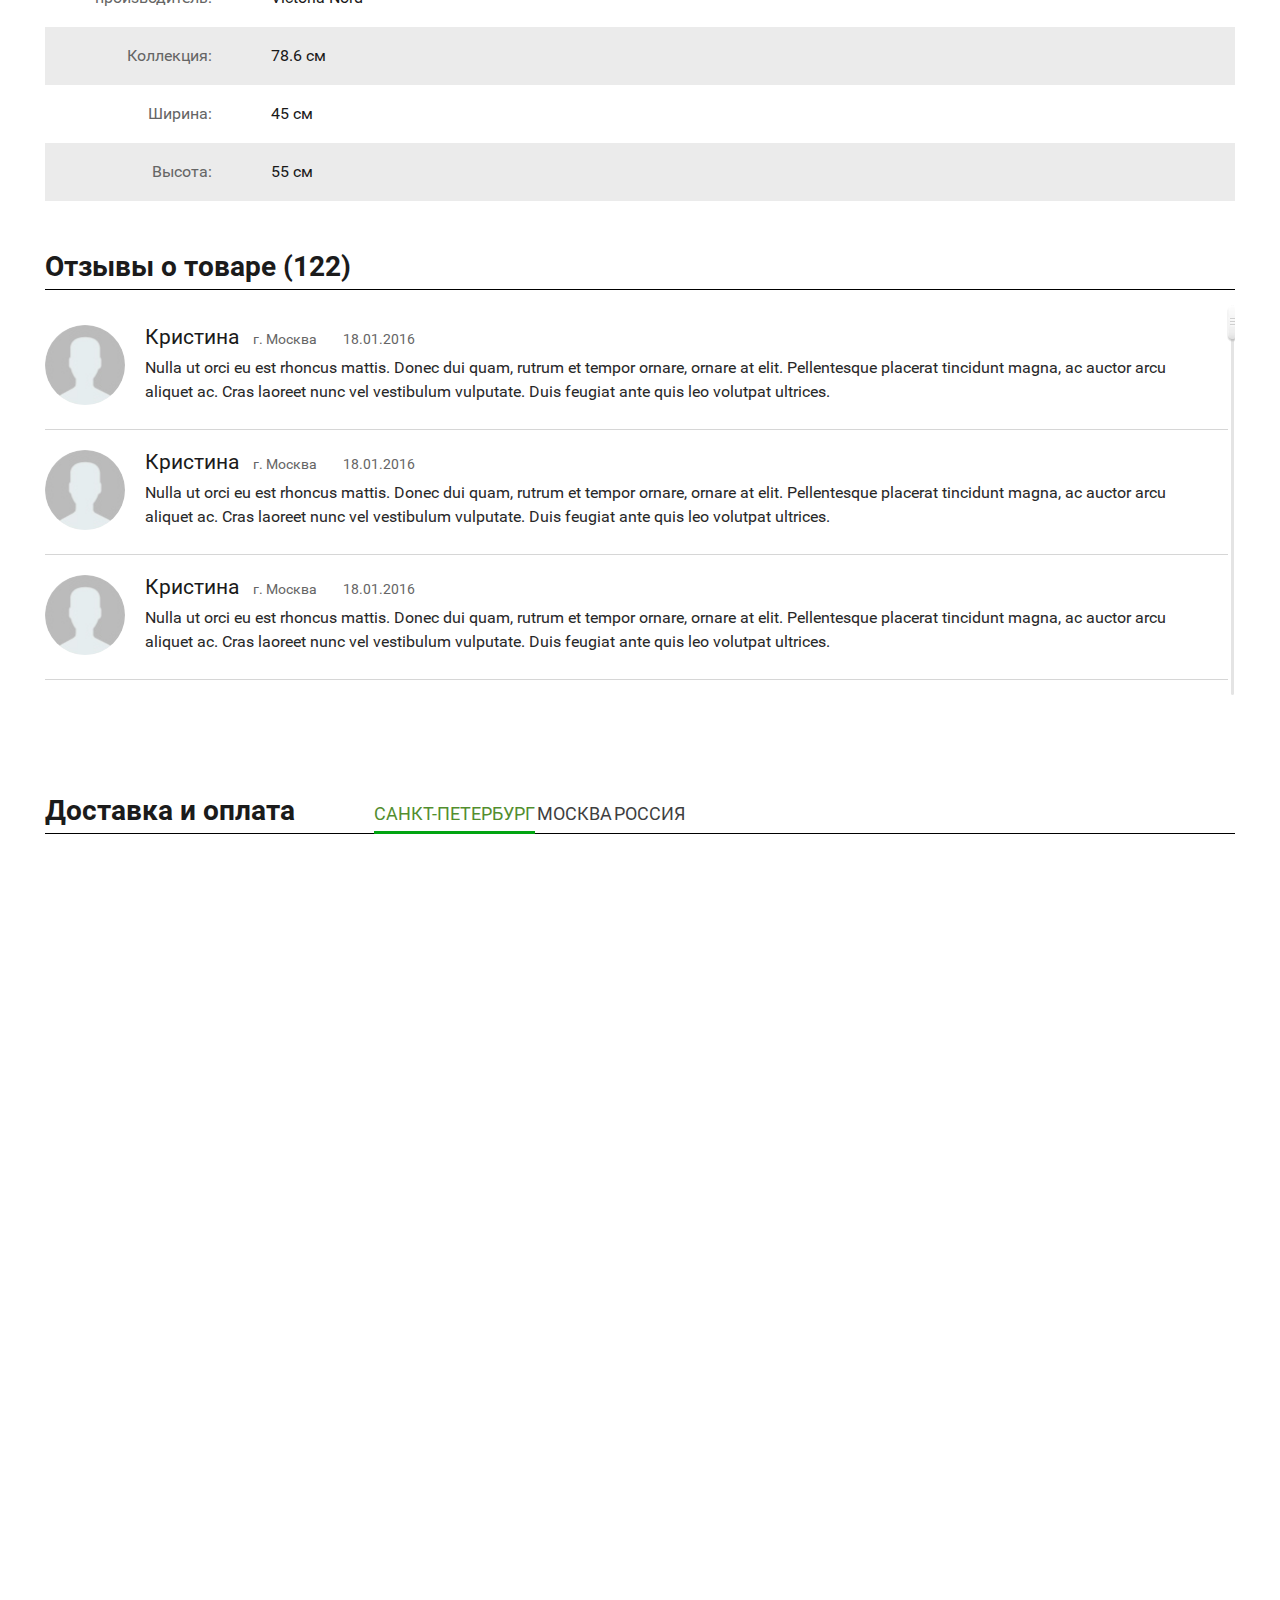
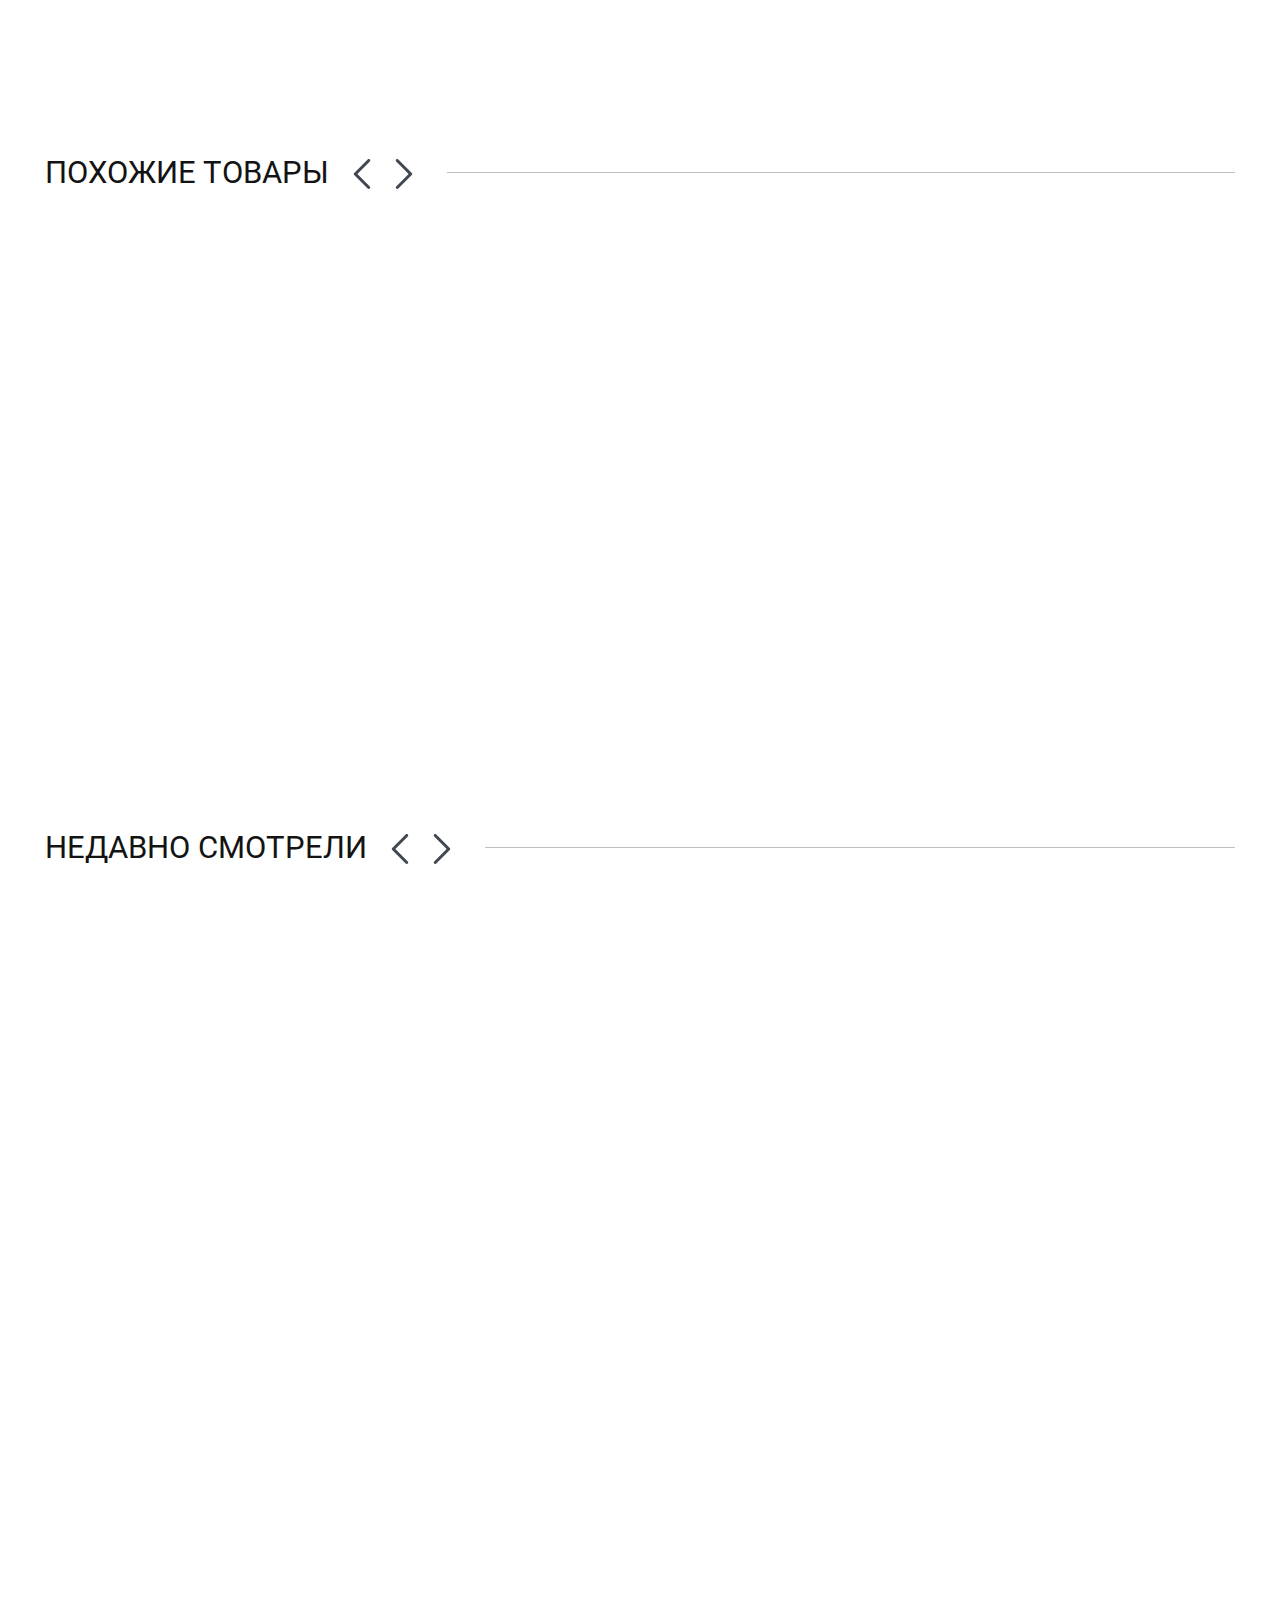
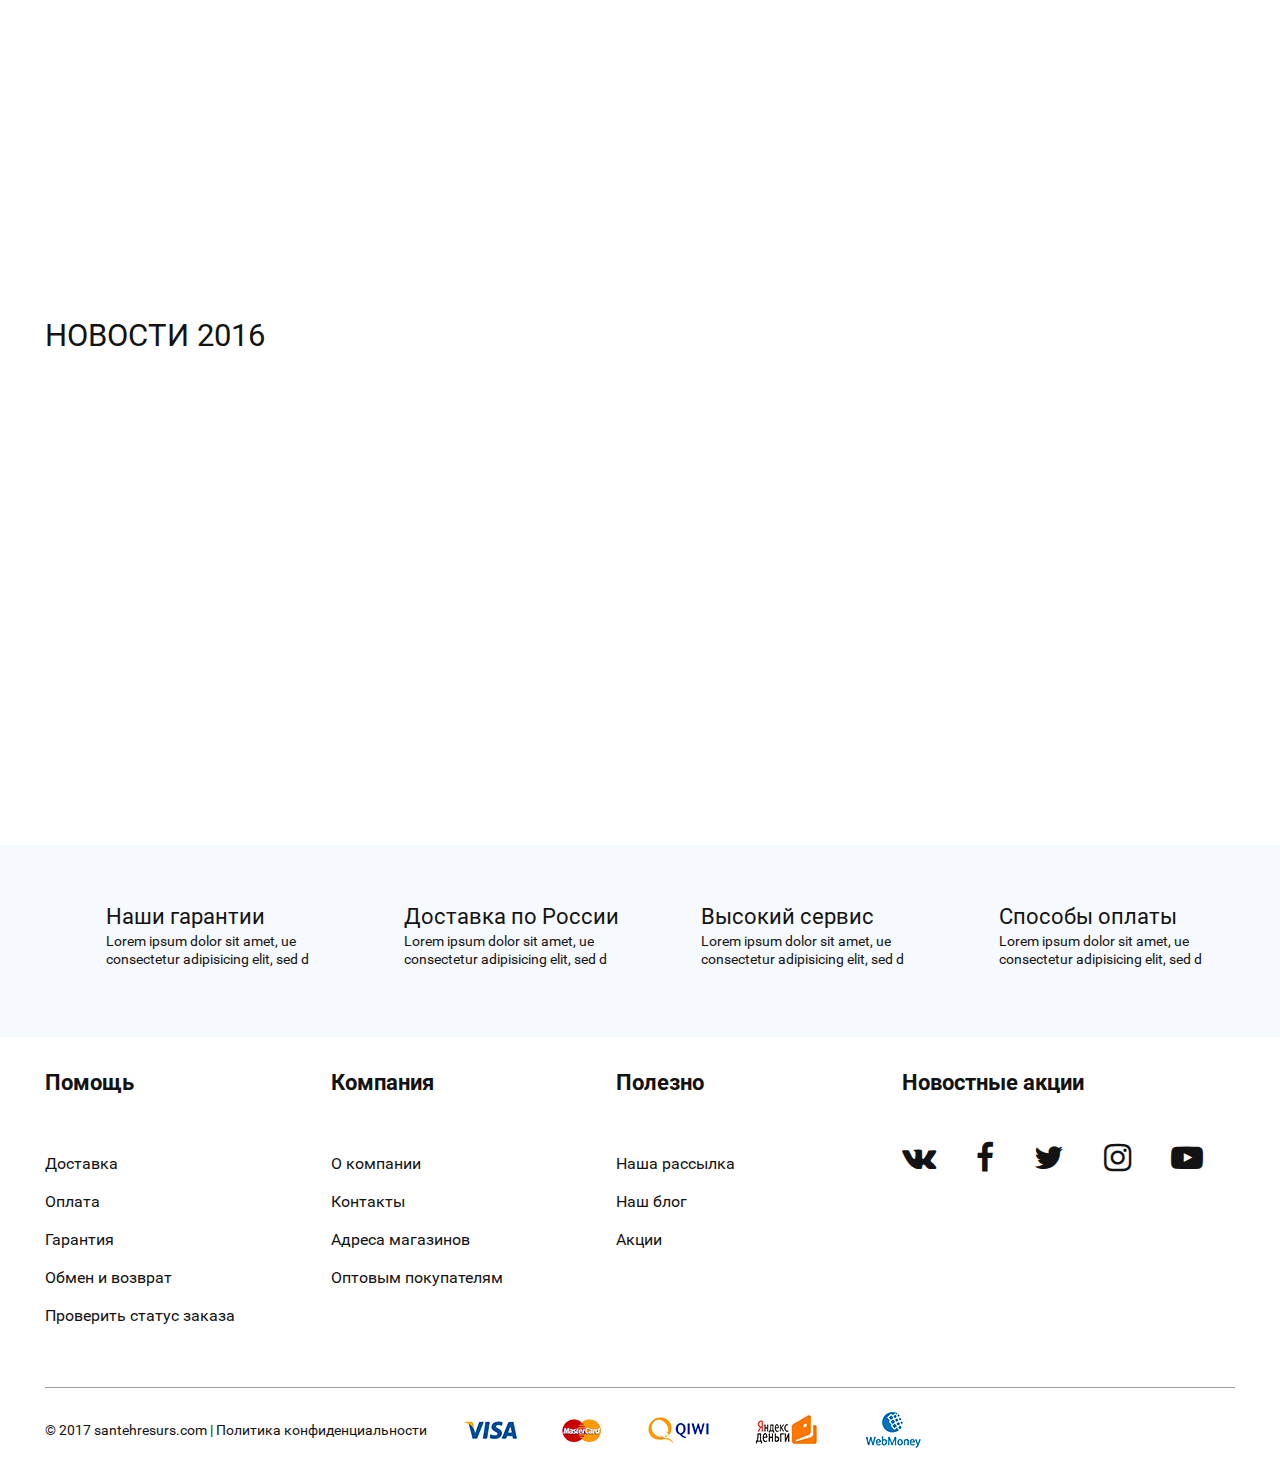
==== commit 1914ff51: "Santeh Resurs" ====
--- a/card.html
+++ b/card.html
@@ -251,6 +251,12 @@
 
 				<div class="promo-block clearfix">
 					<div class="sidebar left">
+						<button type="button" class="hide-sidebar">
+							<i class="fa fa-chevron-circle-left" aria-hidden="true"></i>
+							<br>
+							<span>С<br>к<br>р<br>ы<br>т<br>ь</span>
+						</button>
+
 						<div class="nav-header" id="sidebar">
 							<div class="center-box">
 								<p class="burger">
@@ -264,7 +270,7 @@
 						<div class="sidebar-nav">
 							<ul class="sidebar-nav-list">
 								<li><a href="#"><i class="nav-icon icon-1"></i>Инженерная сантехника</a>
-								<div class="inner-nav-wrapp">
+									<div class="inner-nav-wrapp">
 										<ul class="inner-nav">
 											<li><a href="">Кухонные гарнитуры</a></li>
 											<li><a href="">Столы</a></li>
@@ -476,42 +482,42 @@
 
 							<div class="slide">
 								<img class="desktop-img" src="img/card_slider/photo_01.jpg" alt="" />
-								<img class="resp-img" src="img/card_slider/photo_01.jpg" alt="" />
+								<img class="resp-img" src="img/card_slider/photo_01_resp.jpg" alt="" />
 							</div>
 
 							<div class="slide">
 								<img class="desktop-img" src="img/card_slider/photo_01.jpg" alt="" />
-								<img class="resp-img" src="img/card_slider/photo_01.jpg" alt="" />
+								<img class="resp-img" src="img/card_slider/photo_01_resp.jpg" alt="" />
 							</div>
 
 							<div class="slide">
 								<img class="desktop-img" src="img/card_slider/photo_01.jpg" alt="" />
-								<img class="resp-img" src="img/card_slider/photo_01.jpg" alt="" />
+								<img class="resp-img" src="img/card_slider/photo_01_resp.jpg" alt="" />
 							</div>
 
 							<div class="slide">
 								<img class="desktop-img" src="img/card_slider/photo_01.jpg" alt="" />
-								<img class="resp-img" src="img/card_slider/photo_01.jpg" alt="" />
+								<img class="resp-img" src="img/card_slider/photo_01_resp.jpg" alt="" />
 							</div>
 
 							<div class="slide">
 								<img class="desktop-img" src="img/card_slider/photo_01.jpg" alt="" />
-								<img class="resp-img" src="img/card_slider/photo_01.jpg" alt="" />
+								<img class="resp-img" src="img/card_slider/photo_01_resp.jpg" alt="" />
 							</div>
 
 							<div class="slide">
 								<img class="desktop-img" src="img/card_slider/photo_01.jpg" alt="" />
-								<img class="resp-img" src="img/card_slider/photo_01.jpg" alt="" />
+								<img class="resp-img" src="img/card_slider/photo_01_resp.jpg" alt="" />
 							</div>
 
 							<div class="slide">
 								<img class="desktop-img" src="img/card_slider/photo_01.jpg" alt="" />
-								<img class="resp-img" src="img/card_slider/photo_01.jpg" alt="" />
+								<img class="resp-img" src="img/card_slider/photo_01_resp.jpg" alt="" />
 							</div>
 
 							<div class="slide">
 								<img class="desktop-img" src="img/card_slider/photo_01.jpg" alt="" />
-								<img class="resp-img" src="img/card_slider/photo_01.jpg" alt="" />
+								<img class="resp-img" src="img/card_slider/photo_01_resp.jpg" alt="" />
 							</div>
 
 						</div>
--- a/css/style.css
+++ b/css/style.css
@@ -2140,17 +2140,18 @@
 
 .sidebar .sidebar-nav {
     height: 0;
-    overflow: hidden;
+    overflow: hidden !important;
 }
 
 .sidebar.active .sidebar-nav  {
+    height: auto;
     overflow: visible !important;
 }
 
-.sidebar.active .sidebar-nav {
+/*.sidebar.active .sidebar-nav {
     height: auto;
     overflow: visible;
-}
+}*/
 
 .sidebar.active .nav-header {
     background: rgba(107, 171, 68, 1);
@@ -2177,6 +2178,7 @@
     display: none;
     width: 41px;
     height: 100%;
+    padding: 0 0 19% 0;
     cursor: pointer;
     position: absolute;
     top: 0;
@@ -3142,7 +3144,7 @@
 .catalog-sort-list {
     display: inline-block;
     vertical-align: bottom;
-    width: 82%;
+    width: 78%;
 }
 
 .catalog-sort-list li {
@@ -3217,7 +3219,7 @@
 .catalog-views-btns {
     display: inline-block;
     vertical-align: bottom;
-    width: 18%;
+    width: 22%;
 }
 
 .catalog-th-btn {
@@ -3387,7 +3389,7 @@
 }
 
 .catalog-sort-row {
-    padding: 19px 0 16px 0;
+    padding: 19px 0 6px 0;
     overflow: hidden;
     border-bottom: 1px solid #cbcbcb;
 }
@@ -3401,15 +3403,17 @@
 }
 
 .select-box {
-    display: inline-block;
+    /*display: inline-block;*/
+    display: inline-table;
     vertical-align: top;
     margin: 0 2% 0 0;
     padding: 11px 0 16px 0;
 }
 
 .catalog-sort-row label {
-    display: inline-block;
-    vertical-align: middle;
+    /*display: inline-block;*/
+    display: table-cell;
+    vertical-align: top;
     min-width: 66px;
     text-align: right;
     font-family: "Roboto", Arial, Verdana, sans-serif;
@@ -3420,12 +3424,16 @@
     padding: 4px 1.5% 4px 0;
 }
 
-.catalog-sort-row select {
-    display: inline-block;
-    vertical-align: middle;
+.catalog-sort-row select,
+.select-box .select2-container {
+    /*display: inline-block;*/
+    display: table-cell;
+    vertical-align: top;
     padding: 0 2%;
-    max-width: 251px;
-    width: 29%;
+    width: 262px;
+    /*width: 100%;*/
+    /*max-width: 251px;*/
+    /*max-width: 260px;*/
     font-family: "Roboto", Arial, Verdana, sans-serif;
     font-size: 16px;
     line-height: 31px;
@@ -3450,9 +3458,12 @@
 }
 
 .range-slider-block {
+    /*display: inline-block;*/
     display: inline-table;
     vertical-align: top;
     width: 58%;
+    margin: 0 0 10px 0;
+    padding: 3px 0 16px 0;
 }
 
 .range-slider-block .cell {
@@ -3464,20 +3475,31 @@
     width: 56px;
 }
 
+.range-slider-block .cell-2 {
+    width: auto;
+    max-width: 454px;
+}
+
 
 .range-slider-header {
+    display: inline-table;
+    vertical-align: top;
+    width: 100%;
+    /*max-width: 354px;*/
     padding: 3px 0 0 0;
 }
 
 .range-slider-header p {
-    display: inline-block;
+    display: table-cell;
     vertical-align: bottom;
 }
 
 .range-slider-header .input-range-box {
-    display: inline-block;
+    display: table-cell;
     vertical-align: bottom;
+    width: 166px;
     padding: 5px 0;
+    text-align: left;
 }
 
 .range-slider-header .input-range-box:nth-child(2) {
@@ -3487,15 +3509,23 @@
 .input-range-box label,
 .input-range-box .price-sl-input,
 .input-range-box p {
-    display: inline-block;
+    display: table-cell;
     vertical-align: bottom;
-    min-width: auto;
+    width: auto;
     font-family: "Roboto", Arial, Verdana, sans-serif;
     font-size: 16px;
     line-height: 22px;
     font-weight: normal;
     color: #121111;
     margin: 0 5px 0 0;
+}
+
+.input-range-box label {
+    /*width: 60px;*/
+    width: auto;
+    min-width: 38px;
+    padding: 0 3% 4px 0;
+    text-align: center;
 }
 
 .input-range-box .price-sl-input {
@@ -3557,6 +3587,7 @@
     display: inline-block;
     vertical-align: top;
     width: 33.33%;
+    padding: 0 2% 0 0;
 }
 
 .catalog-links li {
@@ -3613,12 +3644,14 @@
 
 .catalog-thubnails {
     padding: 16px 0;
+    text-align: center;
 }
 
 .catalog-thubnails .good-thumb {
     display: inline-block;
     vertical-align: top;
-    width: 25%;
+    /*width: 25%;*/
+    width: 278px;
 }
 
 .catalog-thubnails .good-thumb .inner {
@@ -3922,7 +3955,7 @@
 
 .table-row select {
     width: 100%;
-    min-width: 270px !important; 
+    /*min-width: 270px !important;*/
 }
 
 .radio-block {
@@ -4333,6 +4366,15 @@
     width: auto;
 }
 
+.card-promo-block .two-cols-box .col-1 {
+    width: 41px;
+    padding: 8px 0 0 0;
+}
+
+.card-promo-block .two-cols-box .col-2 {
+    width: auto;
+}
+
 .two-cols-box p {
     font-family: "Roboto", Arial, Verdana, sans-serif;
     font-size: 14px;
--- a/css/responsive.css
+++ b/css/responsive.css
@@ -86,9 +86,32 @@
 
 	/*-- /Section 8 Main Page --*/
 
+	/*-- Section 2 Categories Page --*/
+
+
+/*	.catalog-thubnails {
+		text-align: center;
+	}
+
+	.catalog-thubnails .good-thumb {
+	    width: 278px;
+	}*/
+
+	/*-- /Section 2 Categories Page --*/
+
 }
 
 @media only screen and (max-width: 900px) {
+
+	.h-group-border h2 {
+	    font-size: 25px;
+	}
+
+	.breadcrumbs-block {
+	    width: 100%;
+	    min-height: auto;
+	    padding: 8px 0 5px 0;
+	}
 
 	/*-- Sidebar --*/
 
@@ -165,7 +188,7 @@
 	}
 
 	.sidebar.active .nav-header {
-		background: rgba(107, 171, 68, .8);
+		background: rgba(107, 171, 68, .7);
 	}
 
 	.sidebar.active .nav-header:hover {
@@ -254,6 +277,70 @@
 
 	/*-- /Section 8 Main Page --*/
 
+	/*-- Section 2 Card Page --*/
+
+	.card-promo-block .col-1 {
+	    width: 558px;
+	    margin: 0 auto;
+	    display: block;
+	    float: none;
+	    padding: 18px 0;
+	}
+
+	.card-promo-block .col-2 {
+	    width: 100%;
+	}
+
+	.card-promo-block .select-box {
+		display: inline-block;
+	}
+
+	.two-cols-box {
+	    margin: 15px 0;
+	}
+
+	/*-- /Section 2 Card Page --*/
+
+	/*-- Section 3 Card Page --*/
+
+	.h-group-border {
+	    margin: 0 0 2px 0;
+	}
+
+	.h-group-border .right-col p {
+	    padding: 0 0 3px 0;
+	}
+
+	.h-group-border .right-col .socials {
+	    margin: 0 -15px 0 0;
+	}
+
+    /*-- /Section 3 Card Page --*/
+
+
+	/*-- Section 4 Card Page --*/
+
+	.descript-row .cell-1 {
+		width: 30%;
+		padding-top: 4px;
+	    padding-bottom: 6px;
+	}
+
+	.descript-row .cell-2 {
+		width: 70%;
+		padding: 5px 0 5px 5%;
+	}
+
+	/*-- /Section 4 Card Page --*/
+
+	/*-- Section 6 Card Page --*/
+
+	.tab-nav li {
+	    padding: 0 3%;
+	}
+
+	/*-- /Section 6 Card Page --*/
+
 	/*-- Footer --*/
 
 	.seo-txt {
@@ -301,6 +388,9 @@
 	    text-align: right;
 	}
 
+	.h-group-shape:after {
+	    display: none;
+	}
 
 	/*-- Header --*/
 
@@ -324,7 +414,7 @@
 		padding-bottom: 30px;
 		background: rgba(107, 171, 68, .9);
 		position: fixed;
-		top: -110%;
+		top: -120%;
 		left: 0;
 		z-index: 3;
 		
@@ -588,6 +678,56 @@
 
 	/*-- Section 7 Main Page --*/
 
+	/*-- Section 2 Categories Page --*/
+
+	.catalog-sort-row {
+	    padding: 10px 0;
+	}
+
+	.select-box {
+		width: 100%
+	    margin: 0;
+	    padding: 11px 0 16px 0;
+	}
+
+	/*-- Section 1 Categories Page --*/
+
+	.catalog-sort-header {
+	    padding: 3px 0 0 0;
+	}
+
+	.catalog-sort-list {
+	    width: 61%;
+	}
+
+	.catalog-views-btns {
+	    width: 39%;
+	}
+
+	.catalog-sort-list li {
+	    padding: 0 6px;
+	}
+
+	.catalog-sort-list li:nth-child(1) {
+	    padding: 0 6px 0 0;
+	}
+
+	.catalog-sort-list li a {
+		padding: 6px 0 2px 0;
+	    font-size: 14px;
+	    line-height: 23px;
+	}
+
+	.select-box {
+	    padding: 6px 0;
+	}
+
+	.range-slider-block {
+	    width: 83%;
+	}
+
+	/*-- /Section 1 Categories Page --*/
+
 	/*--  Footer --*/
 
 	.footer .col {
@@ -628,6 +768,38 @@
 
 	/*-- /Footer --*/
 
+	/*-- Popups --*/
+
+	.popup {
+	    margin: 60px 0;
+	    padding: 42px 0 27px 0;
+	}
+
+	.popup h2 {
+	    font-size: 22px;
+	    line-height: 24px;
+	    padding: 0 4%;
+	}
+
+	.popup .input-block {
+	    margin: 17px 0;
+	}
+
+	.popup .submit-btn {
+	    padding: 12px 9%;
+	    font-size: 17px;
+	    line-height: 20px;
+	}
+
+	.succes-send {
+	    margin: 11px auto 32px auto;
+	}
+
+	h2.bottom-shape:after {
+	    margin: 20px auto 29px auto;
+	}
+
+	/*-- /Popups --*/
 
 }
 
@@ -725,6 +897,56 @@
 	}
 
 	/*-- /Section 8 Main Page --*/
+
+	/*-- Section 1 Categories Page --*/
+
+	.select-box {
+		width: 95%;
+	}
+
+	.catalog-sort-row label {
+		text-align: left;
+	}
+
+	.catalog-sort-row select {
+	    padding: 0 1%;
+	    max-width: 290px;
+	}
+
+	.range-slider-block {
+		display: block;
+	}
+
+	.range-slider-block .cell {
+	    display: block;
+	}
+
+	.input-range-box .price-sl-input {
+	    width: 84px;
+	}
+
+	.catalog-links-block {
+	    width: 50%;
+	    padding: 10px 2% 10px 0;
+	}
+
+	.catalog-links li {
+	    padding: 0 0 4px 0;
+	}
+
+	/*-- /Section 1 Categories Page --*/
+
+	/*-- Section 2 Card Page --*/
+
+	.card-promo-block .col-1 {
+	    width: 100%;
+	}
+
+	.card-big-slide {
+		width: 100%;
+	}
+
+	/*-- /Section 2 Card Page --*/
 
 	/*--  Footer --*/
 
@@ -785,6 +1007,34 @@
 
 	/*-- /Header --*/
 
+	/*-- Sidebar --*/
+
+	.nav-header {
+	    width: 31px;
+	}
+
+	.burger span {
+	    width: 24px;
+	}
+
+	.nav-header .p-1 {
+	    font-size: 21px;
+	    line-height: 23px;
+	}
+
+	/*-- /Sidebar --*/
+
+	/*-- Section 6 Main Page --*/
+
+	.submit-btn {
+	    margin: 20px 0;
+	    padding: 14px 7%;
+	    font-size: 16px;
+	    font-weight: normal;
+	}
+
+	/*-- /Section 6 Main Page --*/
+
 	/*-- Section 7 Main Page --*/
 
 	.news-thumb {
@@ -794,6 +1044,134 @@
 	}
 
 	/*-- Section 7 Main Page --*/
+
+	/*-- Section 1 Categories Page --*/
+
+	.catalog-links-block {
+	    width: 100%;
+	}
+
+	/*-- /Section 1 Categories Page --*/
+
+	/*-- Section 2 Card Page --*/
+
+	.card-promo-block .col-1 {
+	    width: 100%;
+	}
+
+	.card-big-slider {
+		display: block;
+		width: 100%;
+		max-width: 350px;
+		height: 325px;
+		margin: 0 auto;
+	}
+
+	.card-big-slider .slide {
+    	height: 325px;
+	}
+
+	.card-big-slider img.desktop-img {
+	    display: none;
+	}
+
+	.card-big-slider img.resp-img {
+	    display: block;
+	}
+
+	.good-card-info-block h2 {
+	    font-size: 22px;
+	    line-height: 24px;
+	}
+/*
+	.catalog-sort-row select,
+	.select-box .select2-container {
+		width: 150px !important;
+	}*/
+
+	.select-cell .cell-1,
+	.select-cell .cell-2 {
+		display: block;
+		width: 100%;
+	}
+
+	.good-card-info-block .align-right {
+		text-align: left;
+	}
+
+	.good-card-info-block .green-pill {
+	    margin: 10px 0 10px 0%;
+	}
+
+	/*-- /Section 2 Card Page --*/
+
+	/*-- Section 3 Card Page --*/
+
+	.h-group-border.right-col h2 {
+	    width: 100%;
+	}
+
+	.h-group-border .right-col {
+	    width: 100%;
+	    text-align: left;
+	    overflow: visible;
+	}
+
+	.h-group-border .right-col p {
+	    vertical-align: top;
+	    padding-top: 9px;
+	}
+
+	.h-group-border .right-col .socials {
+	    vertical-align: top;
+	}
+
+	/*-- /Section 3 Card Page --*/
+
+	/*-- Section 4 Card Page --*/
+
+	.testimonial {
+		text-align: center;
+	}
+
+	.testimonial .cell {
+	    display: inline-block;
+	}
+
+	/*-- /Section 4 Card Page --*/
+
+	/*-- Section 5 Card Page --*/
+
+	.tabs-h .tab-nav {
+	    display: block;
+	}
+
+	.tab-nav li {
+	    display: inline-block;
+	    padding: 4px 3% 0 3%;
+	}
+
+	.tab-nav li button {
+	    padding: 3px 0;
+		font-size: 16px;
+		line-height: 21px;
+	}
+
+	.tab .links {
+	    margin: 0 0 15px 0;
+	    padding: 16px 0 14px 0;
+	}
+
+	.tab h2 {
+	    font-size: 17px;
+	    line-height: 17px;
+	}
+
+	.tab .more {
+	    margin: 12px 0 0 0;
+	}
+
+	/*-- /Section 5 Card Page --*/
 
 	/*--  Footer --*/
 
@@ -834,6 +1212,23 @@
 	}
 
 	/*-- /Footer --*/
+
+
+	/*-- Popups --*/
+
+	.popup h2 {
+	    font-size: 19px;
+	    line-height: 24px;
+	    padding: 0 4%;
+	}
+
+	.popup .submit-btn {
+	    padding: 6px 9%;
+		font-size: 14px;
+		line-height: 20px;
+	}
+
+	/*-- /Popups --*/
 
 }
 
@@ -873,6 +1268,8 @@
 
 	.inner-nav li a {
 	    padding: 7px 2% 3px 10%;
+	    font-size: 16px;
+	    line-height: 30px;
 	}
 
 }
--- a/vendors/css/select2.css
+++ b/vendors/css/select2.css
@@ -155,7 +155,7 @@
     height: 26px;
     position: absolute;
     top: 1px;
-    right: 1px;
+    right: 8px;
     width: 20px; }
     .select2-container--default .select2-selection--single .select2-selection__arrow b {
       border-color: #292929 transparent transparent transparent;
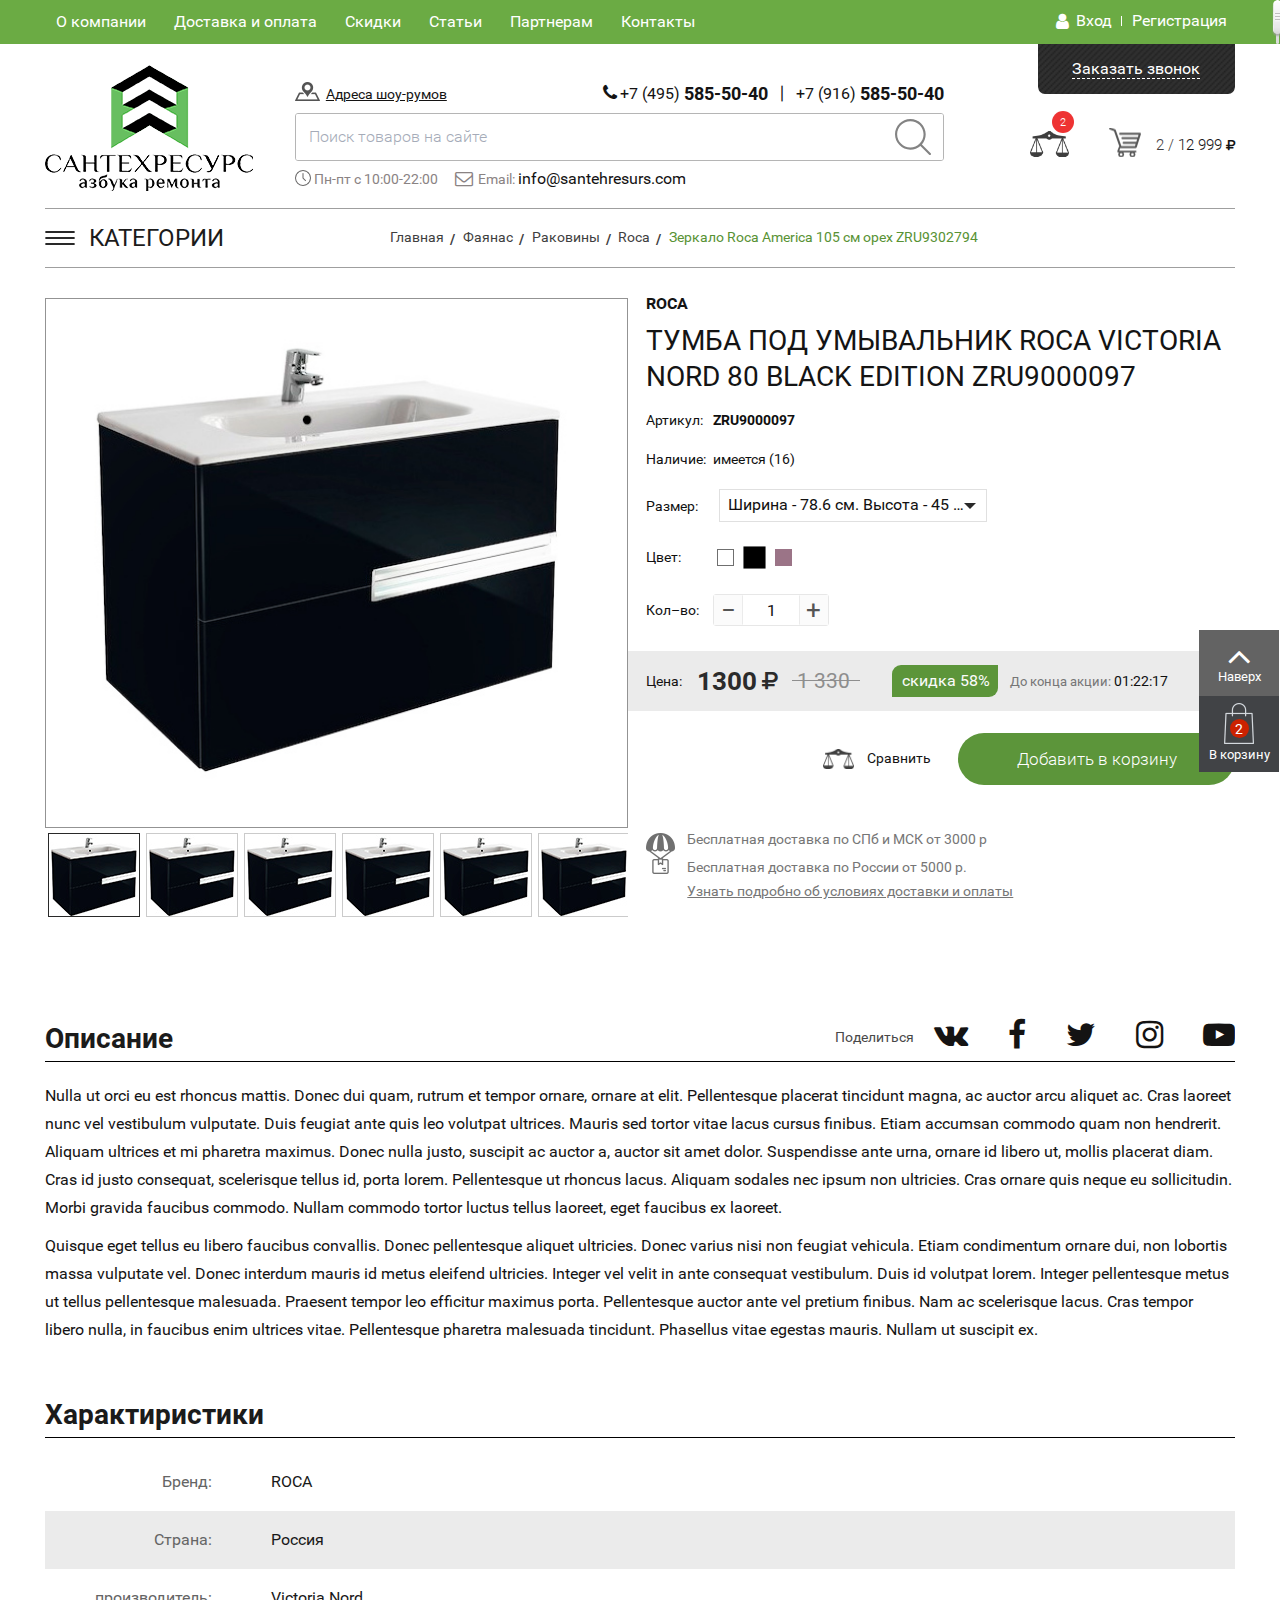
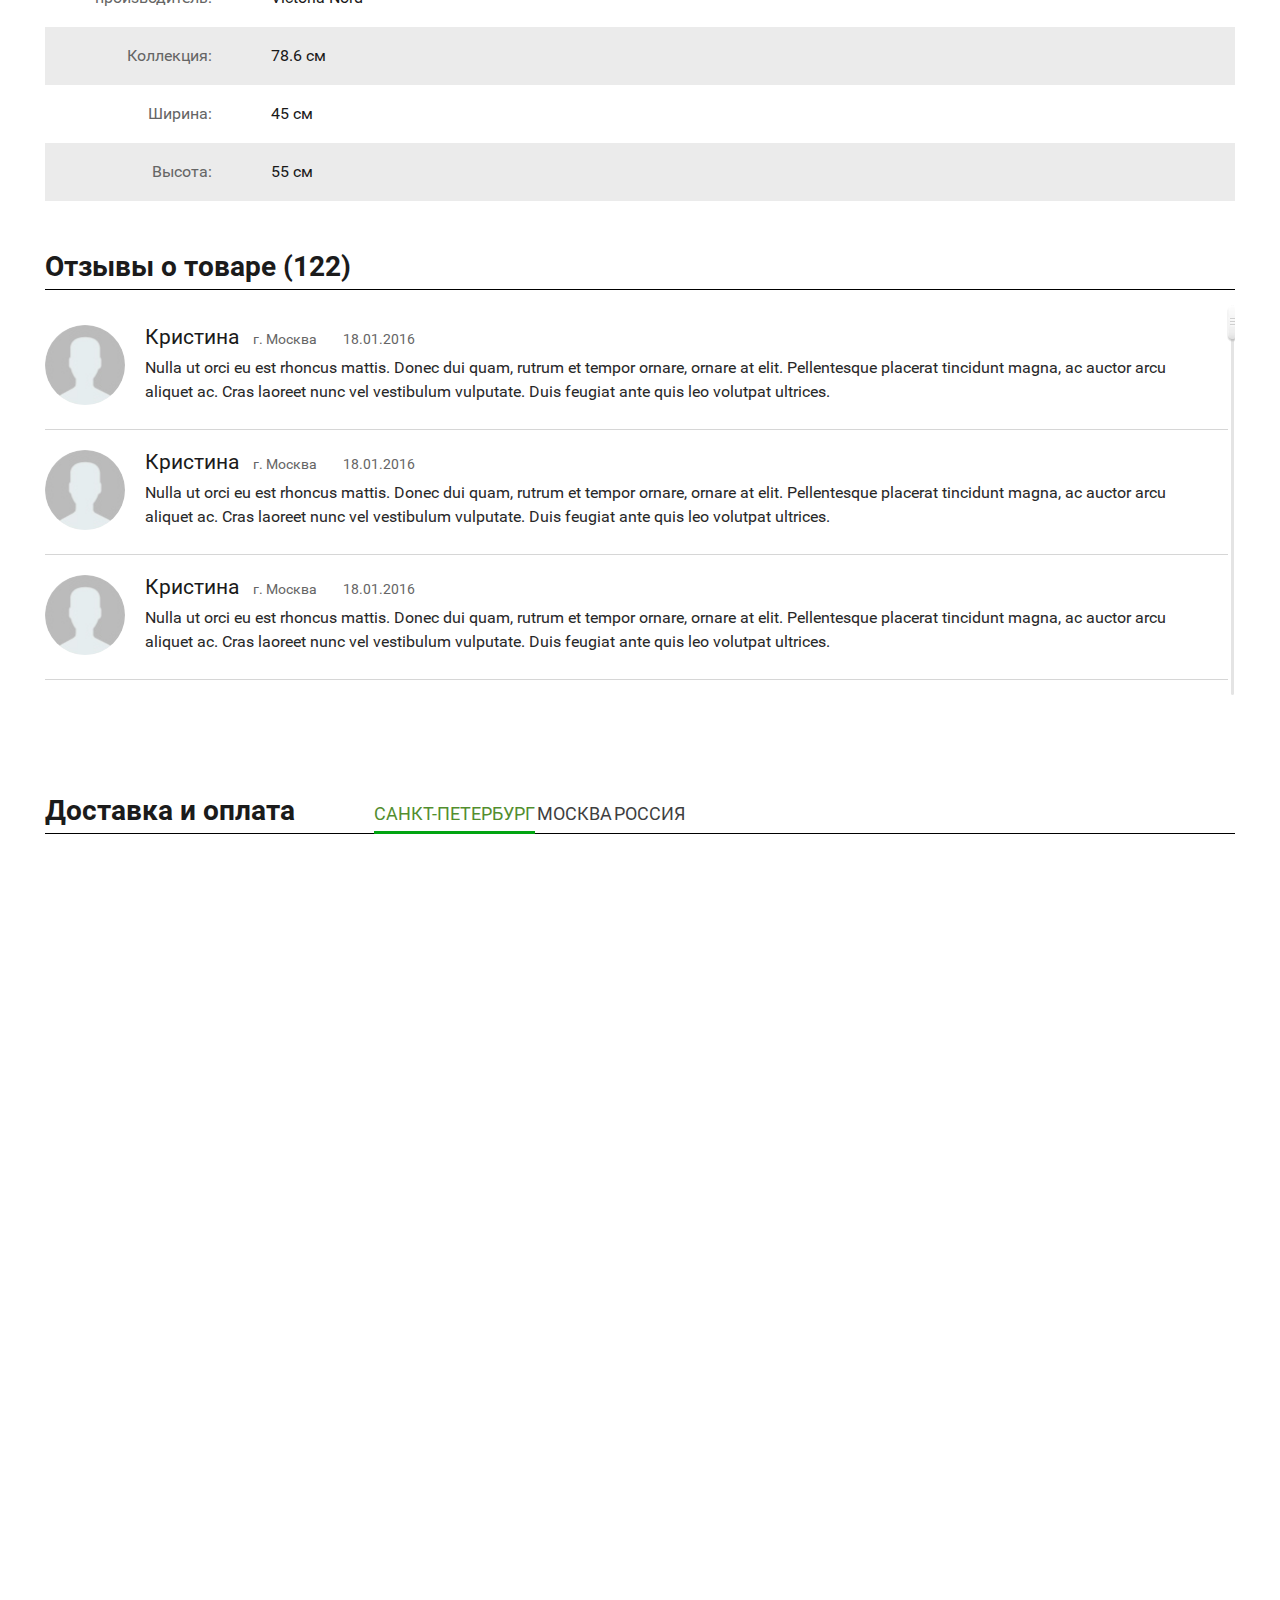
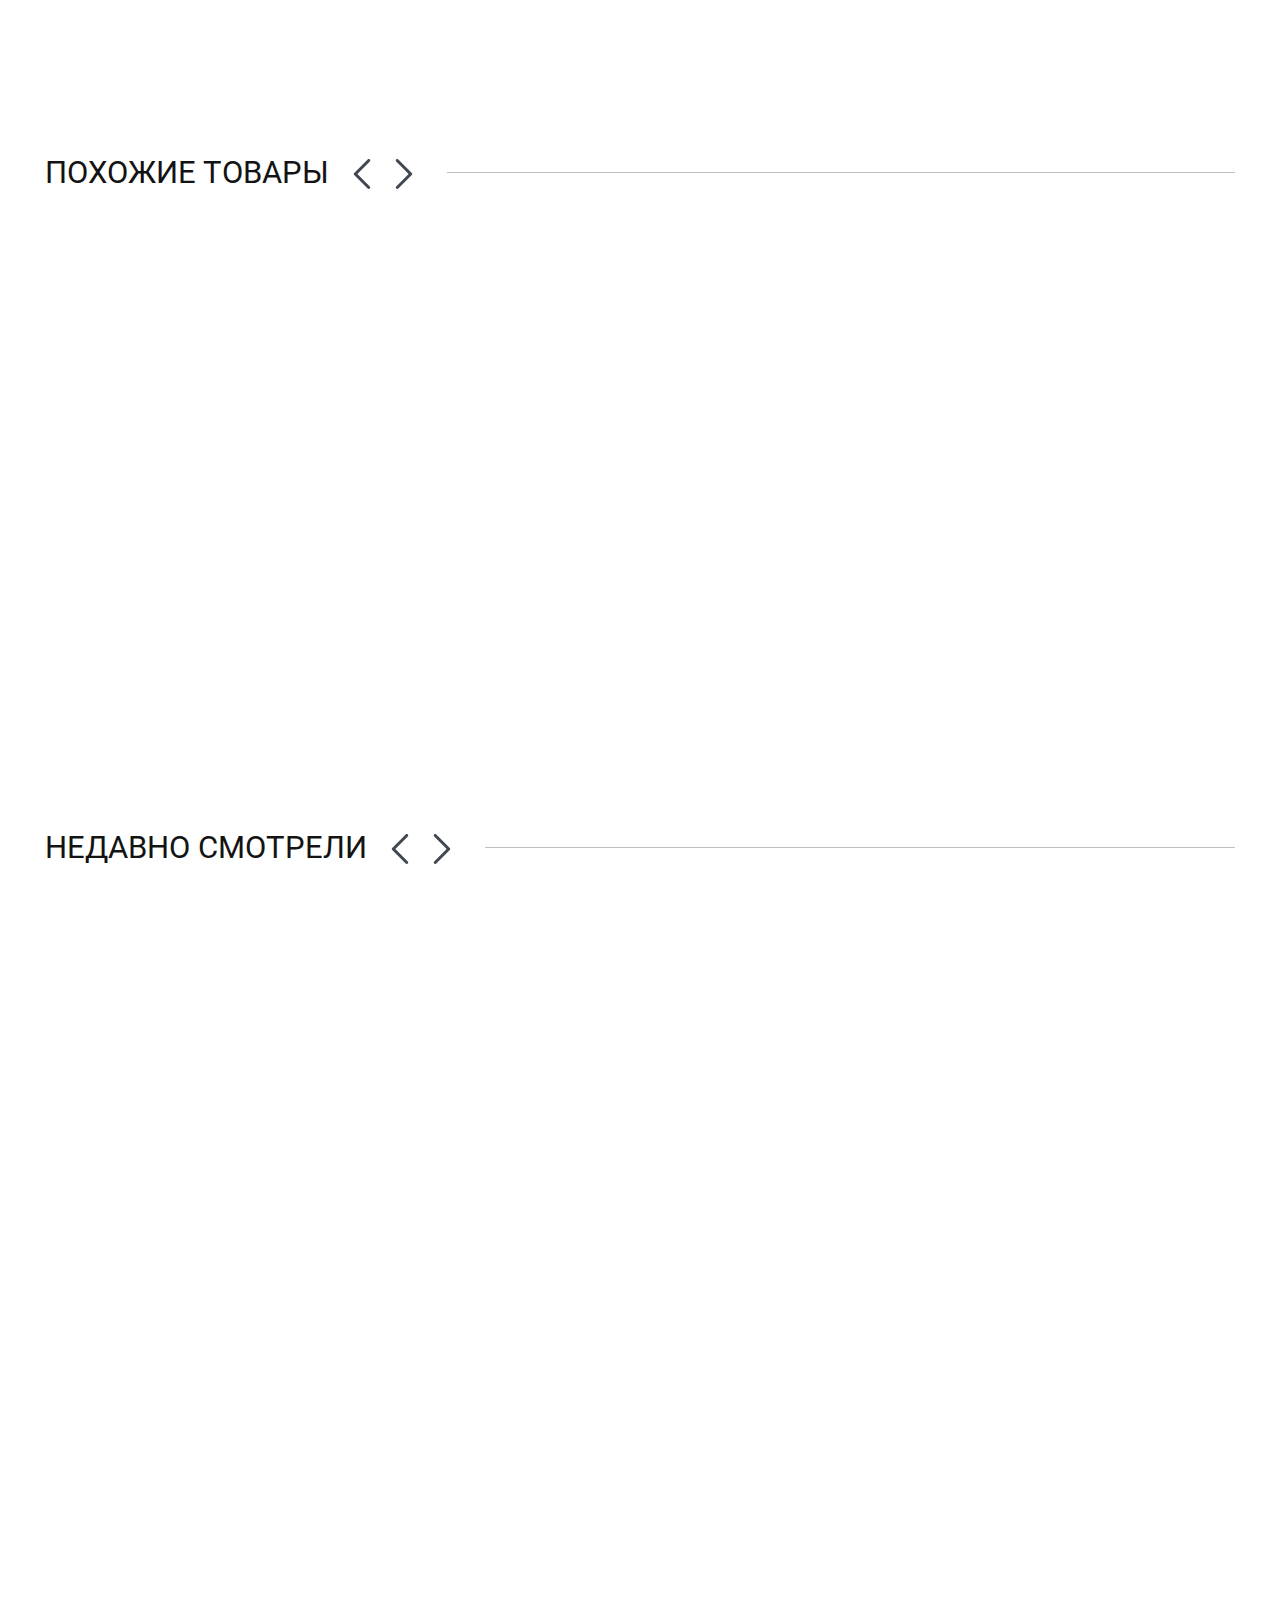
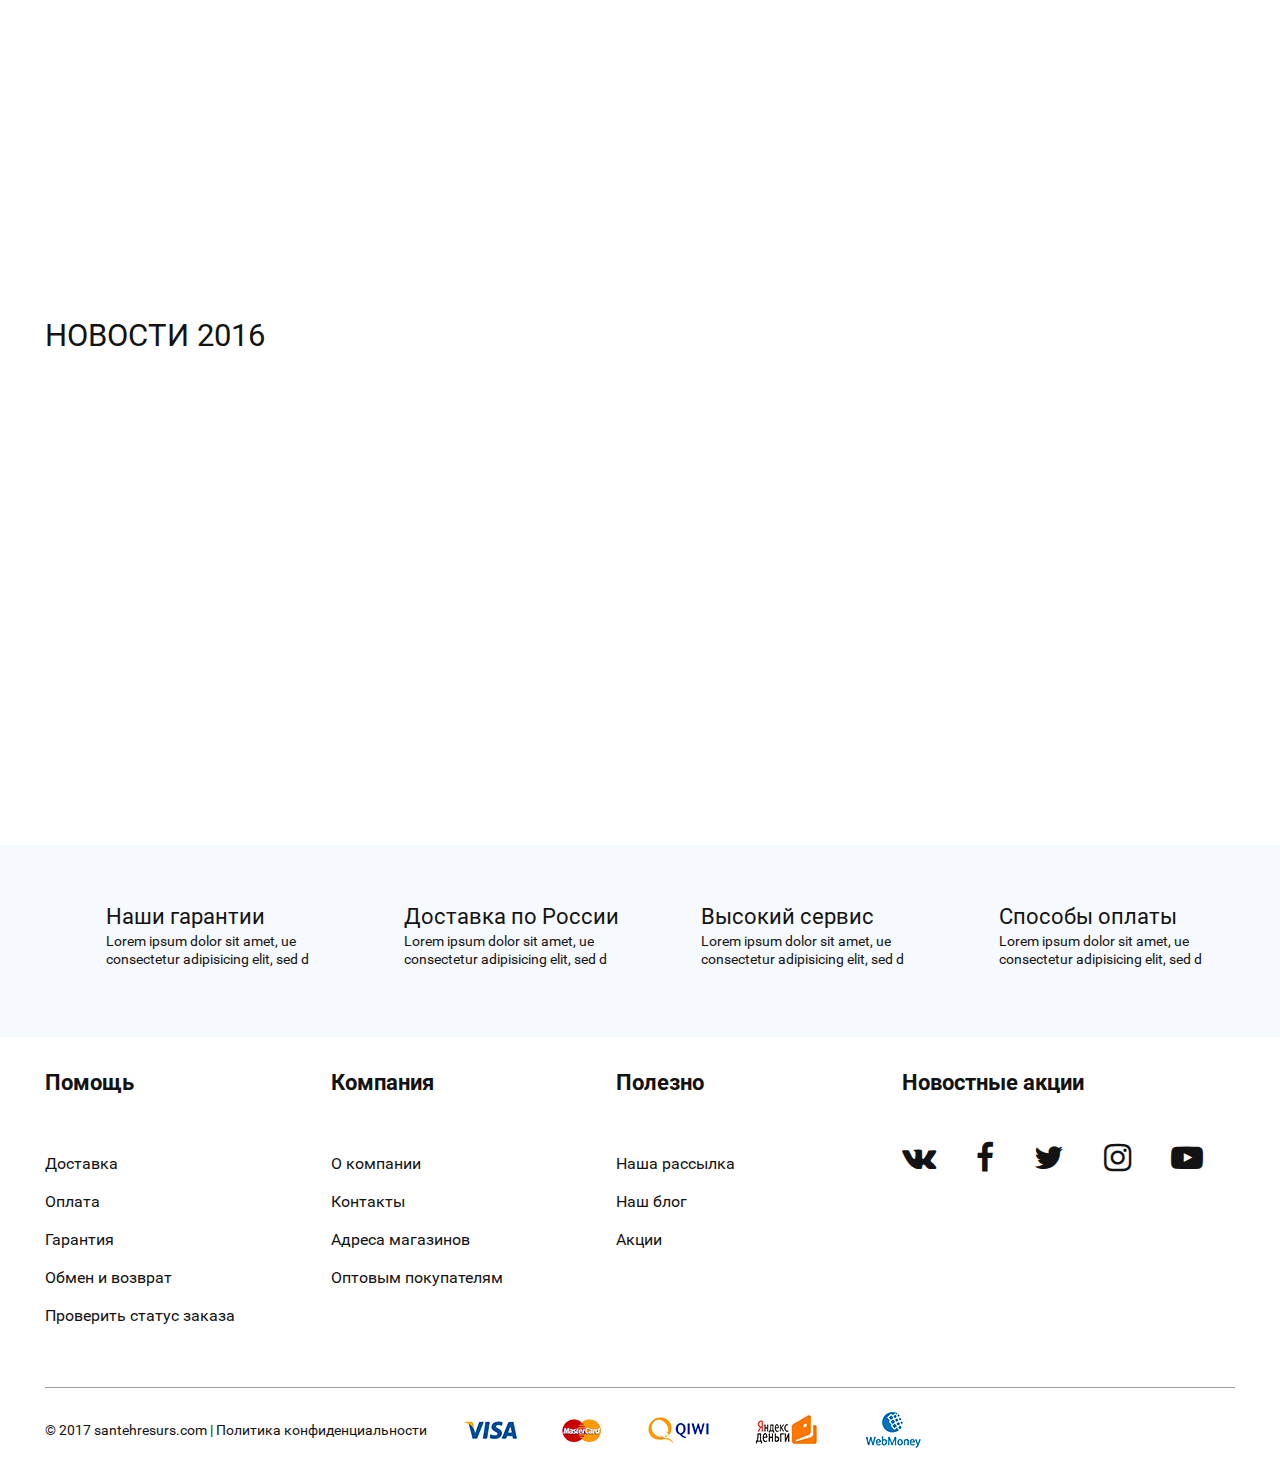
==== commit 8135c3fc: "Santehresurs" ====
--- a/card.html
+++ b/card.html
@@ -122,7 +122,7 @@
 							</div>
 
 							<div class="row-1-col row-1-col-3">
-								<button type="button" class="callback-btn"><i class="fa fa-phone"></i><span>Закахать звонок</span></button>
+								<button type="button" class="callback-btn"><i class="fa fa-phone"></i><span>Заказать звонок</span></button>
 							</div>
 
 						</div>
--- a/css/style.css
+++ b/css/style.css
@@ -398,10 +398,6 @@
     padding: 18px 0 5px 2%;
 }
 
-.breacrumbs {
-
-}
-
 .breacrumbs li {
     display: inline-block;
     vertical-align: top;
@@ -466,11 +462,6 @@
     background: rgba(107, 171, 68, 1);
 }
 
-.header-site-1 .col {
-    /*display: inline-block;
-    vertical-align: middle;*/
-}
-
 .header-site-1 .col-1 {
     width: 73%;
 }
@@ -479,10 +470,6 @@
     width: 27%;
     text-align: right;
     padding: 13px 0 0 0;
-}
-
-.main-nav-block {
-
 }
 
 .main-nav {
@@ -589,9 +576,6 @@
     background: rgba(34, 86, 2, 1);
 }
 
-.sign-block {
-
-}
 
 .close-main-nav-col {
     /*display: inline-block;*/
@@ -699,10 +683,6 @@
     color: #ffffff;
 }
 
-.header-site-2 {
-
-}
-
 .header-site-2 .col {
     display: inline-block;
     vertical-align: top;
@@ -733,10 +713,6 @@
     padding: 0 0 1px 0;
 }
 
-.header-site-2 .col-2 .row-1 {
-
-}
-
 .header-site-2 .col-2 .row-1-col {
     display: inline-block;
     vertical-align: top;
@@ -755,10 +731,6 @@
 .header-site-2 .col-2 .row-1-col-3 {
     width: 31%;
     position: relative;
-}
-
-.header-site-2 .col-2 .row-1 p {
-    
 }
 
 .adress-icon {
@@ -942,7 +914,6 @@
     position: absolute;
     top: -31px;
     right: 0;
-    /*border: 1px solid transparent;*/
     border: none;
     border-width: 0;
     -webkit-border-radius: 0 0 7px 7px;
@@ -1136,10 +1107,6 @@
     box-shadow: 0 1px 3px 0 rgba(84,168,92, .3);
 }
 
-.info-row {
-
-}
-
 .info-row p {
     display: inline-block;
     vertical-align: baseline;
@@ -1226,6 +1193,7 @@
     position: absolute;
     top: -24px;
     right: -1px;
+    z-index: 2;
     text-align: center;
     background: rgba(238, 51, 51, 1);
     font-family: "Roboto", Arial, Verdana, sans-serif;
@@ -1304,7 +1272,6 @@
     position: relative;
 }
 
-
 .basket-icon {
     display: inline-block;
     vertical-align: top;
@@ -1402,8 +1369,6 @@
     width: 37px;
     height: 35px;
     cursor: pointer;
-/*    position: relative;
-    top: 0;*/
     z-index: 8;
     background: transparent;
     border: 1px solid transparent;
@@ -1457,36 +1422,7 @@
     background: rgba(107, 171, 68, 1);
 }
 
-/*.respmenubtn.active span {
-    position: relative;
-    top: -1px;
-    border: 1px solid #fb6a4f;
-    background: rgba(251, 106, 79, 1);
-}
-
-.respmenubtn.active span:last-child {
-    display: none;
-}
-
-.respmenubtn.active span:first-child {
-    -webkit-transform: rotate(45deg);
-    -moz-transform: rotate(45deg);
-    -o-transform: rotate(45deg);
-    transform: rotate(45deg);
-    margin: 3px 0 0 0;
-    position: relative;
-    top: 3px;
-}
-
-.respmenubtn.active span:nth-child(2) {
-    -webkit-transform: rotate(-45deg);
-    -moz-transform: rotate(-45deg);
-    -o-transform: rotate(-45deg);
-    transform: rotate(-45deg);
-}*/
-
 /* ----- / Responsive Menu Button ------ */
-
 
 /*-------------------------------------------*/
 /* ----- CONTENT ------ */
@@ -1643,7 +1579,6 @@
 .sidebar-nav {
     height: auto;
     width: 100%;
-    /*overflow: hidden;*/
     border-left: 1px solid #9f9f9f;
     border-right: 1px solid #9f9f9f;
     background: rgba(255, 255, 255, 1);
@@ -1658,10 +1593,6 @@
     top: -1px;
     border-bottom: 1px solid #9f9f9f;
 }
-
-/*.sidebar-nav.hover_class {
-    overflow: hidden;
-}*/
 
 .sidebar-nav li {
     position: relative;
@@ -1778,7 +1709,6 @@
 .inner-nav-wrapp .inner-nav li a:hover:before {
     border-bottom: 1px solid #6bab44;
 }
-
 
 .sidebar-nav li a:after {
     display: block;
@@ -2147,11 +2077,6 @@
     height: auto;
     overflow: visible !important;
 }
-
-/*.sidebar.active .sidebar-nav {
-    height: auto;
-    overflow: visible;
-}*/
 
 .sidebar.active .nav-header {
     background: rgba(107, 171, 68, 1);
@@ -2247,10 +2172,34 @@
     position: absolute;
     top: 9px;
     right: 5px;
-    z-index: 2;
+    z-index: 10;
     border: 1px solid transparent;
     background: transparent;
+    -webkit-border-radius: 50%;
+    -moz-border-radius: 50%;
+    -ms-border-radius: 50%;
+    -o-border-radius: 50%;
     border-radius: 50%;
+
+    -webkit-transition-property: transform;
+    -webkit-transition-duration: .3s;
+    -webkit-transition-timing-function: ease;
+
+    -moz-transition-property: transform;
+    -moz-transition-duration: .3s;
+    -moz-transition-timing-function: ease;
+
+    -ms-transition-property: transform;
+    -ms-transition-duration: .3s;
+    -ms-transition-timing-function: ease;
+
+    -o-transition-property: transform;
+    -o-transition-duration: .3s;
+    -o-transition-timing-function: ease;
+
+    transition-property: transform;
+    transition-duration: .3s;
+    transition-timing-function: ease;
 }
 
 .show_inner_list.active,
@@ -2331,16 +2280,8 @@
     padding: 0 2% 0 0;
 }
 
-.bradslider-arrows-append {
-
-}
-
 .brands-slider-box {
     margin: 5px 0 36px 0;
-}
-
-.brand-slider {
-
 }
 
 .brand-slider .slide {
@@ -2410,22 +2351,9 @@
     padding: 60px 0 50px 0;
 }
 
-.popular-goods-slider-box {
-
-}
-
-.popular-goods-slider {
-
-}
-
-.popular-goods-slider .slide {
-    /*margin: 10px 0;*/
-}
-
 .good-thumb {
     display: inline-block;
     vertical-align: top;
-    /*width: 282px;*/
     width: 290px;
     margin: 10px 0;
     overflow: hidden;
@@ -2581,10 +2509,6 @@
     background: rgba(107, 171, 68, 1);
 }
 
-.to-diff {
-
-}
-
 .to-diff .lib-small {
     position: relative;
     top: 5px;
@@ -2651,7 +2575,6 @@
     opacity: 1;
 }
 
-
 /*-- /Section 3 Main Page --*/
 
 /*-- Section 4 Main Page --*/
@@ -2793,10 +2716,6 @@
 
 .news-sect {
     padding: 35px 0 44px 0;
-}
-
-.news-thumbnails {
-
 }
 
 .news-thumb {
@@ -3033,10 +2952,6 @@
     padding: 40px 0 49px 0;
 }
 
-.advantages-thumbnails {
-
-}
-
 .advantage-thumb {
     display: inline-block;
     vertical-align: top;
@@ -3055,10 +2970,6 @@
 
 .advantage-thumb .col-1 {
     width: 61px;    
-}
-
-.advantage-thumb .col-2 {
-
 }
 
 .advantage-icon {
@@ -3110,7 +3021,6 @@
     padding: 0;
 }
 
-
 /*-- Section 8 Main Page --*/
 
 /*-- Section 1 Categories Page --*/
@@ -3403,7 +3313,6 @@
 }
 
 .select-box {
-    /*display: inline-block;*/
     display: inline-table;
     vertical-align: top;
     margin: 0 2% 0 0;
@@ -3411,7 +3320,6 @@
 }
 
 .catalog-sort-row label {
-    /*display: inline-block;*/
     display: table-cell;
     vertical-align: top;
     min-width: 66px;
@@ -3426,14 +3334,10 @@
 
 .catalog-sort-row select,
 .select-box .select2-container {
-    /*display: inline-block;*/
     display: table-cell;
     vertical-align: top;
     padding: 0 2%;
     width: 262px;
-    /*width: 100%;*/
-    /*max-width: 251px;*/
-    /*max-width: 260px;*/
     font-family: "Roboto", Arial, Verdana, sans-serif;
     font-size: 16px;
     line-height: 31px;
@@ -3458,7 +3362,6 @@
 }
 
 .range-slider-block {
-    /*display: inline-block;*/
     display: inline-table;
     vertical-align: top;
     width: 58%;
@@ -3485,7 +3388,6 @@
     display: inline-table;
     vertical-align: top;
     width: 100%;
-    /*max-width: 354px;*/
     padding: 3px 0 0 0;
 }
 
@@ -3495,9 +3397,10 @@
 }
 
 .range-slider-header .input-range-box {
-    display: table-cell;
+    /*display: table-cell;*/
+    display: inline-table;
     vertical-align: bottom;
-    width: 166px;
+    min-width: 138px;
     padding: 5px 0;
     text-align: left;
 }
@@ -3521,7 +3424,6 @@
 }
 
 .input-range-box label {
-    /*width: 60px;*/
     width: auto;
     min-width: 38px;
     padding: 0 3% 4px 0;
@@ -3530,6 +3432,7 @@
 
 .input-range-box .price-sl-input {
     width: 130px;
+    height: 31px;
     font-family: "Roboto", Arial, Verdana, sans-serif;
     font-size: 16px;
     line-height: 31px;
@@ -3650,7 +3553,6 @@
 .catalog-thubnails .good-thumb {
     display: inline-block;
     vertical-align: top;
-    /*width: 25%;*/
     width: 278px;
 }
 
@@ -3660,10 +3562,6 @@
 
 .catalog-thubnails .good-thumb:hover {
    z-index: 2;
-}
-
-.catalog-pagination {
-
 }
 
 .catalog-pagination li {
@@ -3772,10 +3670,6 @@
     width: 51%;
 }
 
-.card-big-slider-box {
-
-}
-
 .card-big-slider {
     display: block;
     width: 100%;
@@ -3807,10 +3701,6 @@
 
 .card-miniatures-slider-box {
     margin: 3px 0;
-}
-
-.card-miniatures-slider {
-
 }
 
 .card-miniatures-slider .slide {
@@ -3854,10 +3744,6 @@
     min-height: 100%;
 }
 
-.good-card-info-block {
-
-}
-
 .good-card-info-block .inner {
     padding: 12px 0 12px 3%;
 }
@@ -3881,10 +3767,6 @@
     text-transform: uppercase;
 }
 
-.info-table {
-
-}
-
 .table-row {
     display: table;
     width: 100%;
@@ -3918,10 +3800,6 @@
 
 .table-row .cell-1 {
     width: 67px;
-}
-
-.table-row .cell-2 {
-
 }
 
 .table-row .cell p {
@@ -3955,7 +3833,6 @@
 
 .table-row select {
     width: 100%;
-    /*min-width: 270px !important;*/
 }
 
 .radio-block {
@@ -3980,10 +3857,6 @@
     -ms-transform: scale( 1.3);
     -o-transform: scale( 1.3);
     transform: scale( 1.3);
-}
-
-.radio-block input {
-
 }
 
 .choise-count {
@@ -4490,10 +4363,6 @@
 
 /*-- Section 4 Categories Page --*/
 
-.descript-table {
-
-}
-
 .descript-row {
     display: table;
     width: 100%;
@@ -4625,10 +4494,6 @@
     position: relative;
 }
 
-.tabs-h {
-
-}
-
 .tabs-h h2 {
     display: inline-block;
     vertical-align: top;
@@ -4638,11 +4503,6 @@
 .tabs-h .tab-nav {
     display: inline-table;
     vertical-align: top;
-}
-
-
-.tab-nav {
-
 }
 
 .tab-nav li {
@@ -4678,7 +4538,6 @@
 .tab-nav li button:active {
     color: #528e2e;
 }
-
 
 .tab-nav li button:after {
     display: block;
@@ -4868,10 +4727,6 @@
     width: 100%;
 }
 
-.footer {
-
-}
-
 .footer .col {
     display: inline-block;
     vertical-align: top;
@@ -4968,10 +4823,6 @@
     padding: 10px 20px;
 }
 
-.socials li a {
-
-}
-
 .socials li a .fa {
     font-size: 32px;
     line-height: 32px;
@@ -5013,7 +4864,6 @@
     color: #00acec;
 }
 
-
 .footer-bottom-row {
     border-top: 1px solid #9f9f9f;
     padding: 8px 0 17px 0;
@@ -5074,7 +4924,6 @@
     color: #6bab44;
 }
 
-
 .payments-systems-list {
     display: inline-block;
     vertical-align: middle;
@@ -5093,21 +4942,17 @@
     height: auto;
 }
 
-
 /*-- Fixed Block --*/
 
 .fixed-block {
     display: block;
     width: 80px;
+    height: 142px;
     position: fixed;
     top: 70%;
     right: 1px;
     z-index: 10;
     background: rgba(65, 67, 70, 1);
-}
-
-.fixed-block .inner {
-
 }
 
 .fixed-block .scroll-top {
@@ -5198,7 +5043,6 @@
     color: #ffffff;
     text-align: center;
 }
-
 
 /*-- /Fixed Block --*/
 
@@ -5252,7 +5096,7 @@
 .popup {
     /*display: block;*/
     display: none;
-    width: 98%;
+    width: 100%;
     margin: 20px 0;
     padding: 41px 0 64px 0;
     position: relative;
@@ -5261,7 +5105,6 @@
     -moz-box-shadow: 0px 2px 6px 0px rgba(84,168,92,0.3);
     box-shadow: 0px 2px 6px 0px rgba(84,168,92,0.3);
 }
-
 
 .close_popup {
     display: block;
@@ -5380,5 +5223,4 @@
     background-size: 100%;
 }
 
-
 /*-- Popups --*/--- a/css/responsive.css
+++ b/css/responsive.css
@@ -3,7 +3,6 @@
 	.row {
 		padding: 0 2%;
 	}
-
 
 }
 
@@ -85,19 +84,6 @@
 	}
 
 	/*-- /Section 8 Main Page --*/
-
-	/*-- Section 2 Categories Page --*/
-
-
-/*	.catalog-thubnails {
-		text-align: center;
-	}
-
-	.catalog-thubnails .good-thumb {
-	    width: 278px;
-	}*/
-
-	/*-- /Section 2 Categories Page --*/
 
 }
 
@@ -217,10 +203,6 @@
 		min-width: 290px;
 	}
 
-	.sidebar {
-
-	}
-
 	.inner-nav li .inner-nav {
 		display: none;
 		position: relative;
@@ -408,7 +390,6 @@
 
 	.main-nav-wrapp {
 		display: block;
-		/*display: none;*/
 		width: 100%;
 		height: 100vh;
 		padding-bottom: 30px;
@@ -634,6 +615,7 @@
 
 	.fixed-block {
 	    width: 63px;
+	    height: 116px;
 	    top: initial;
 	    bottom: 0;
 	    right: 1px;
@@ -883,12 +865,6 @@
 	}
 
 	/*-- /Section 1 Main Page --*/
-
-	/*-- Section 2 Main Page --*/
-
-
-
-	/*-- /Section 2 Main Page --*/
 
 	/*-- Section 8 Main Page --*/
 
@@ -1083,11 +1059,6 @@
 	    font-size: 22px;
 	    line-height: 24px;
 	}
-/*
-	.catalog-sort-row select,
-	.select-box .select2-container {
-		width: 150px !important;
-	}*/
 
 	.select-cell .cell-1,
 	.select-cell .cell-2 {
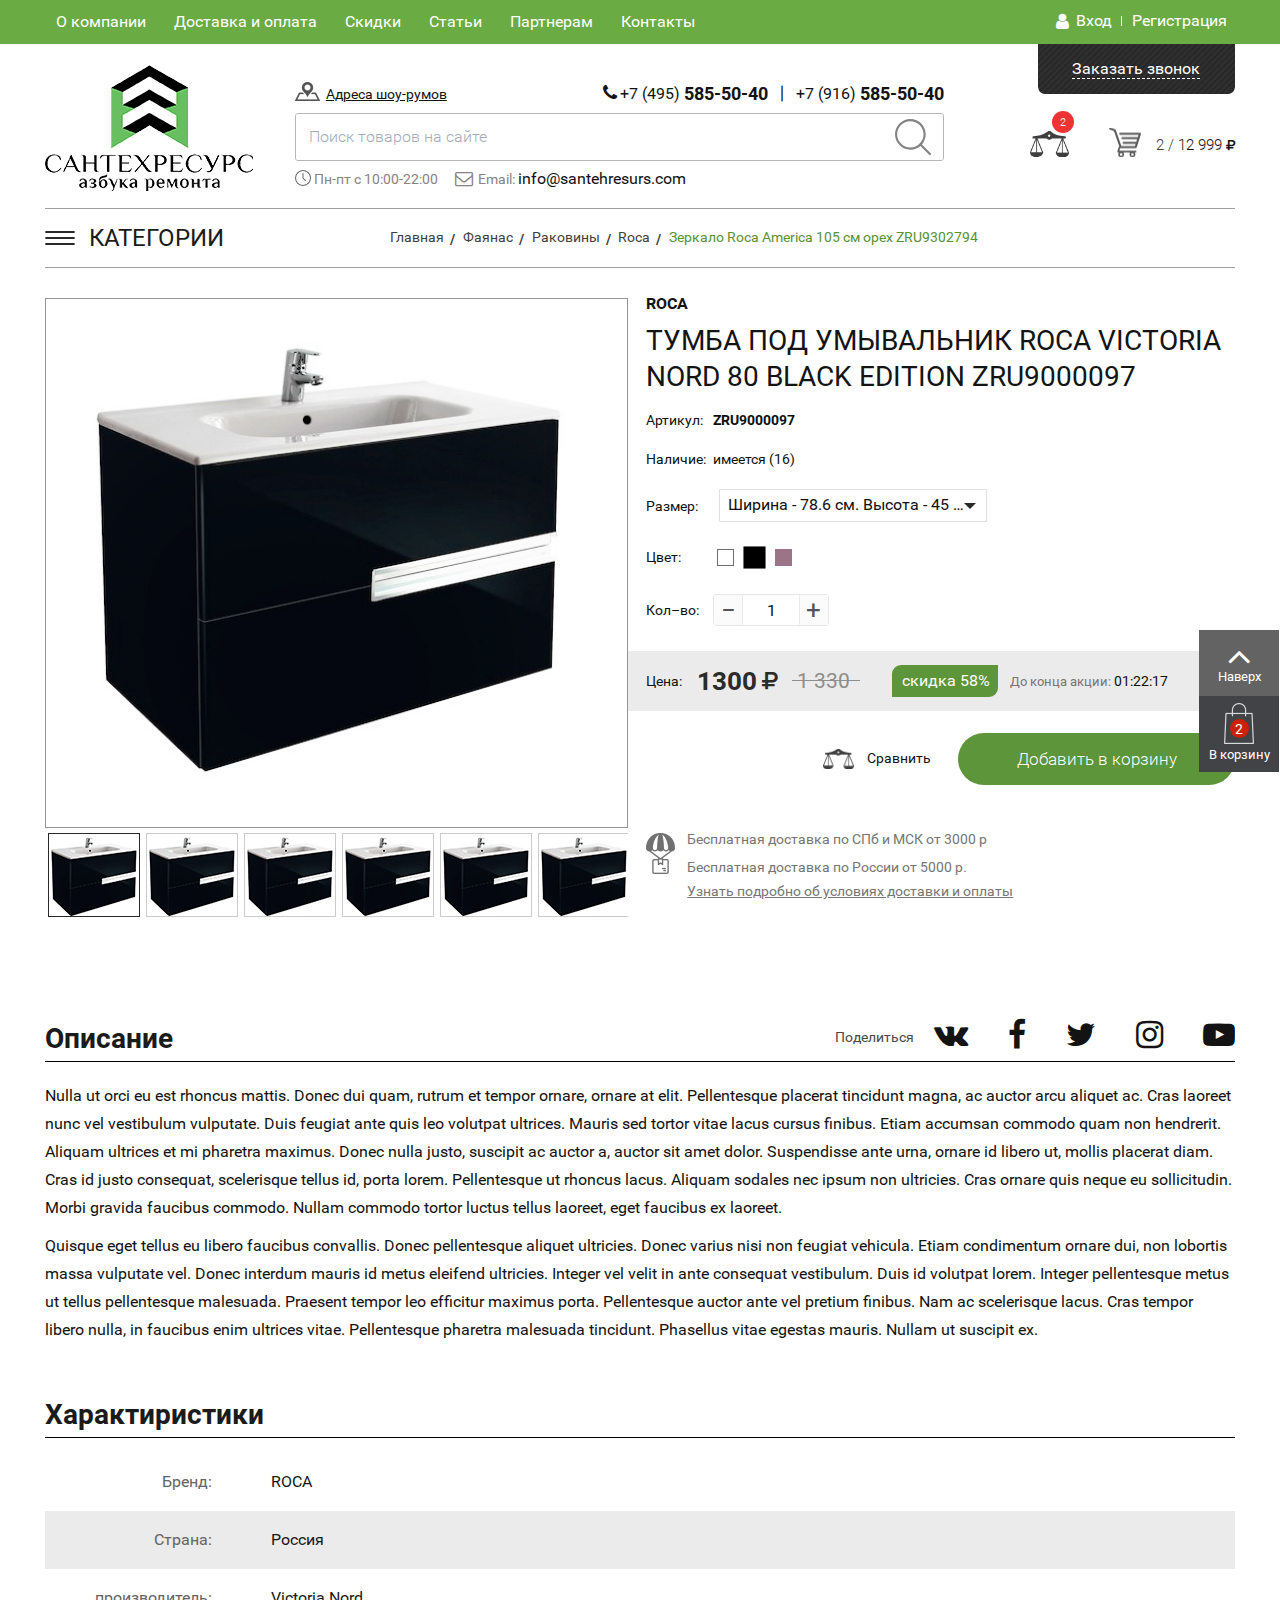
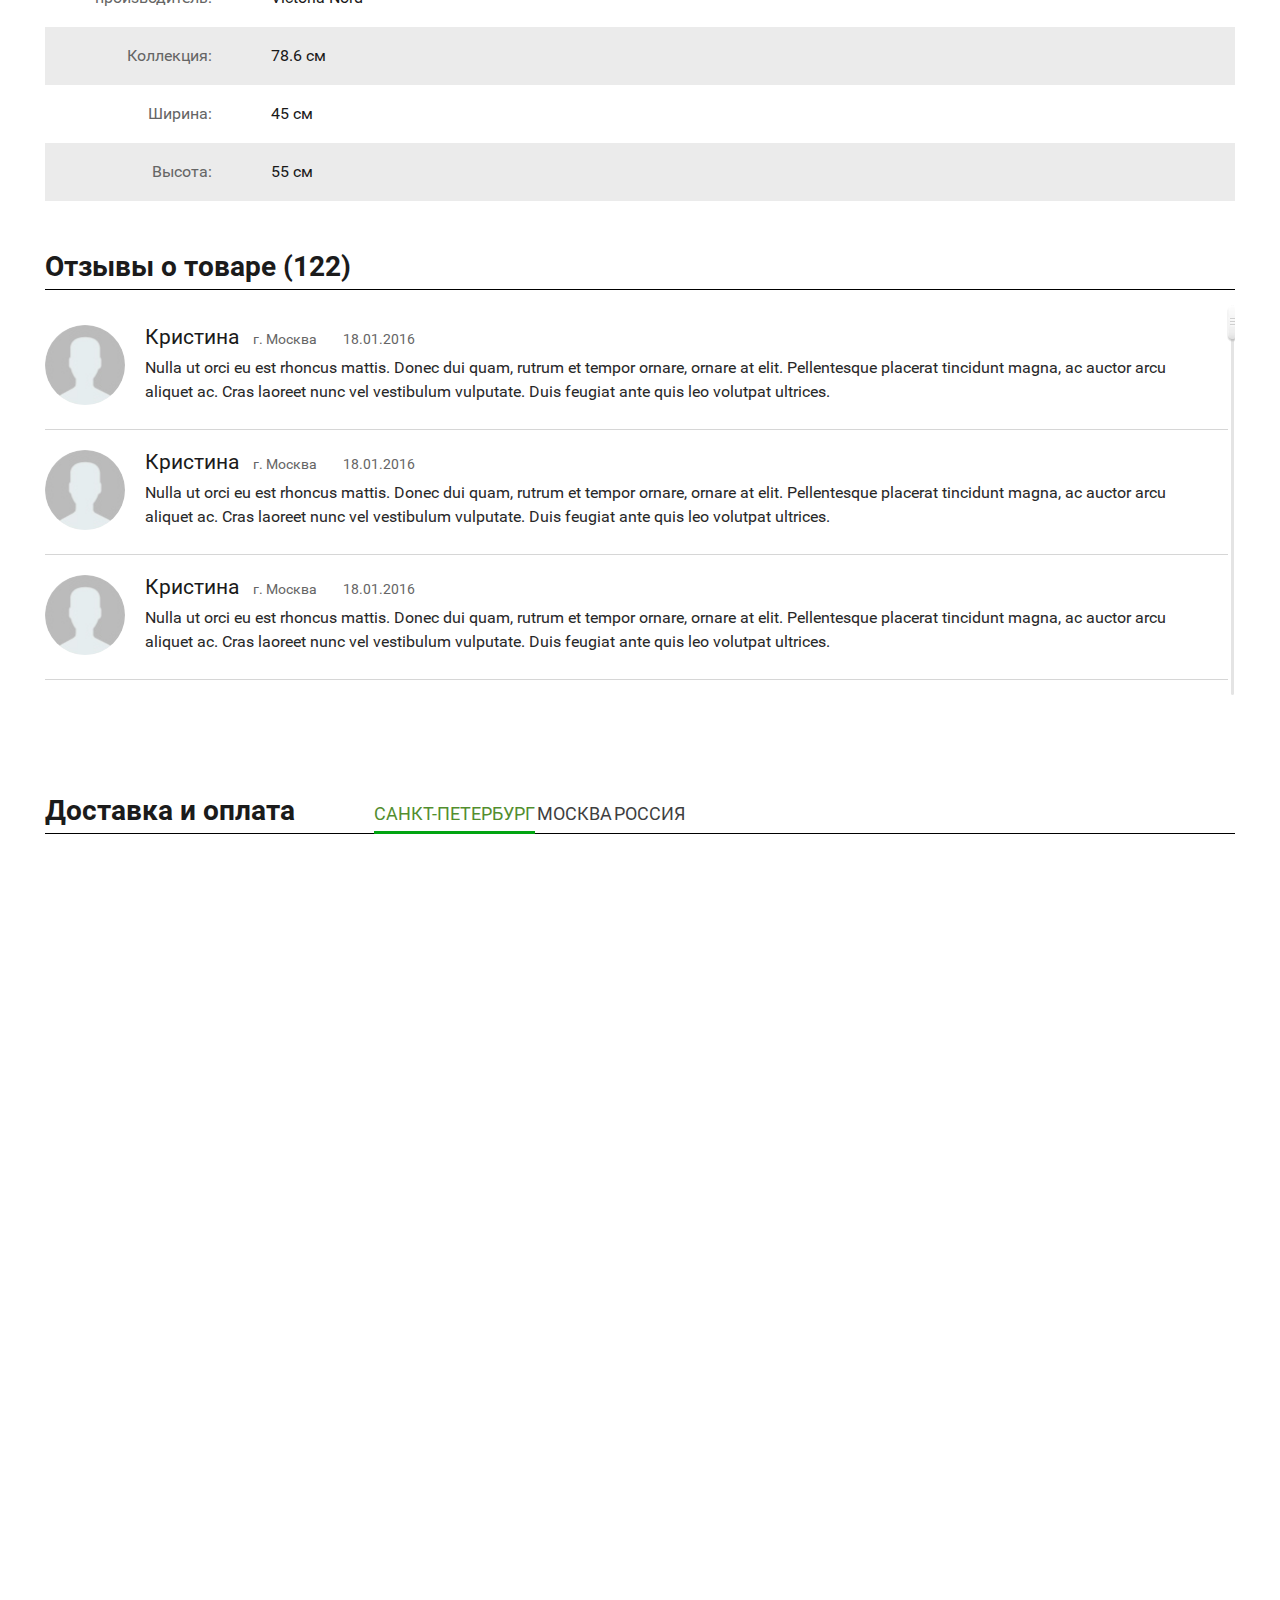
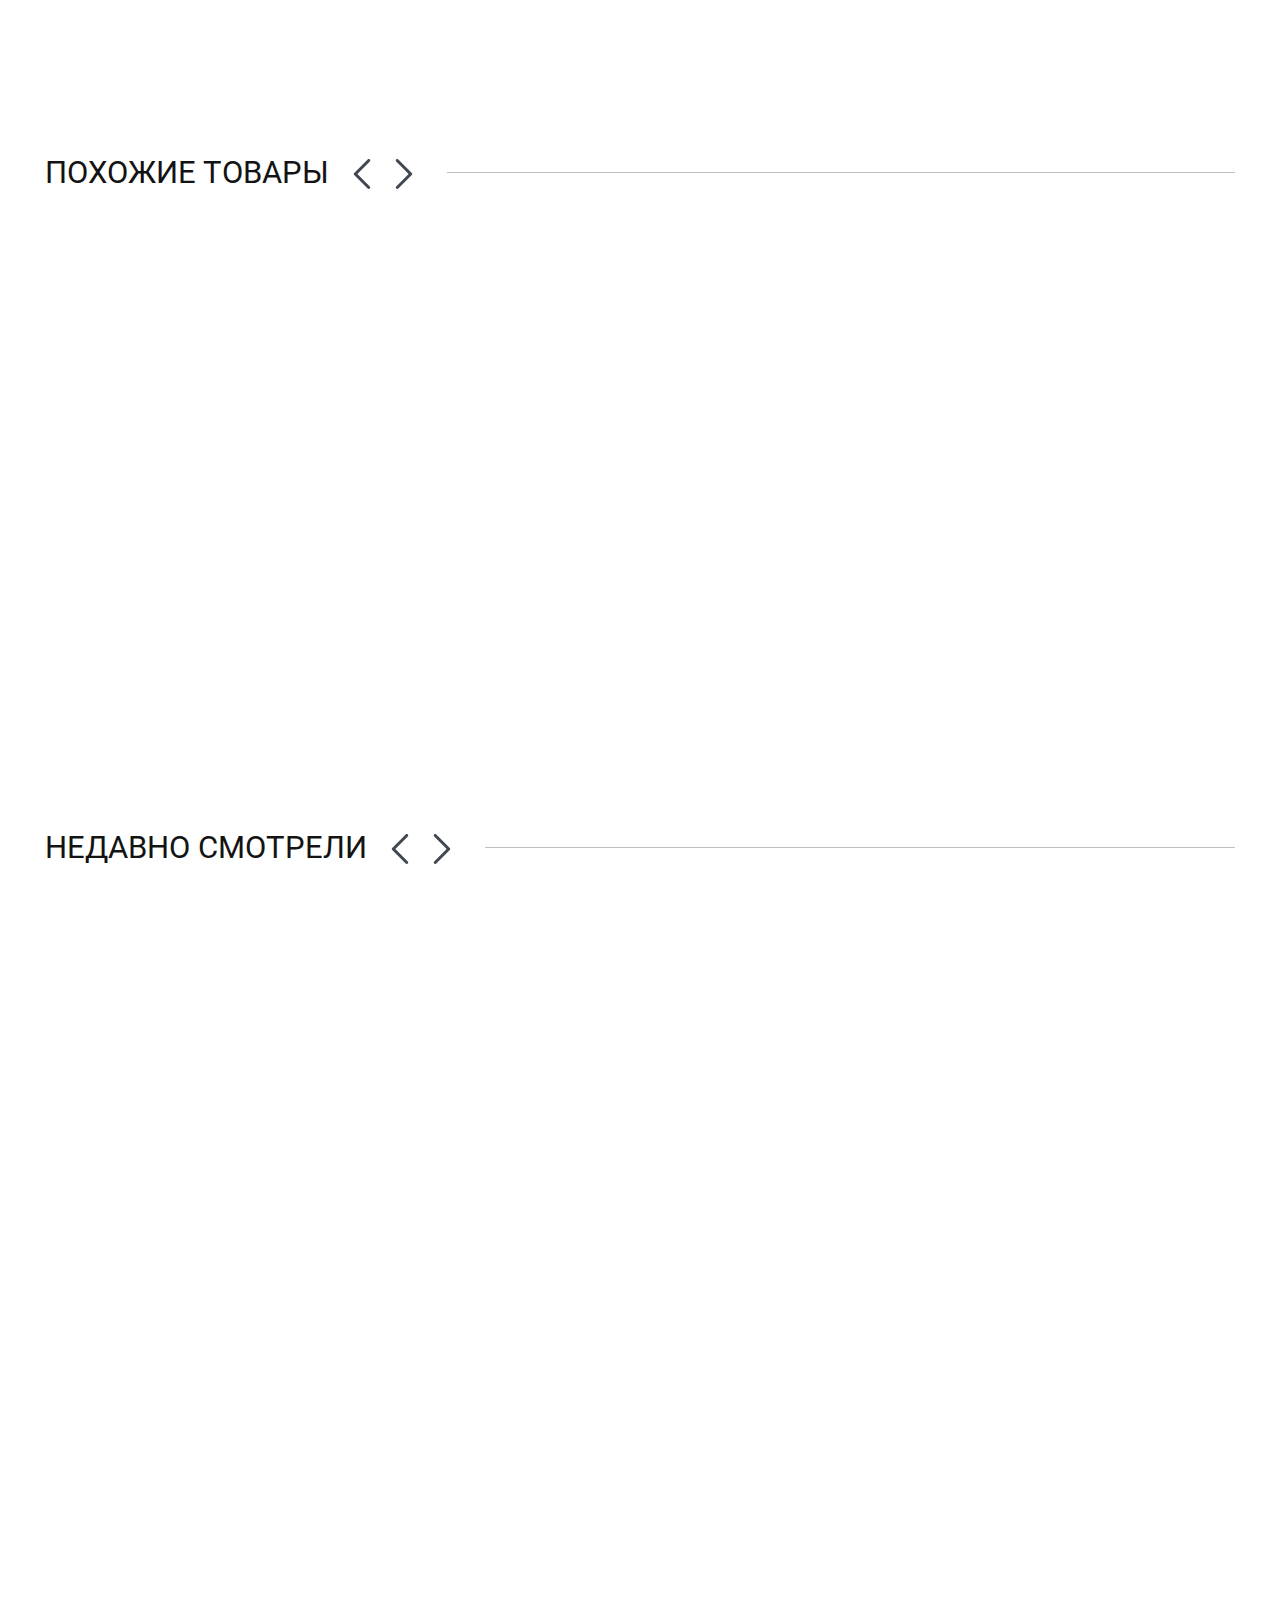
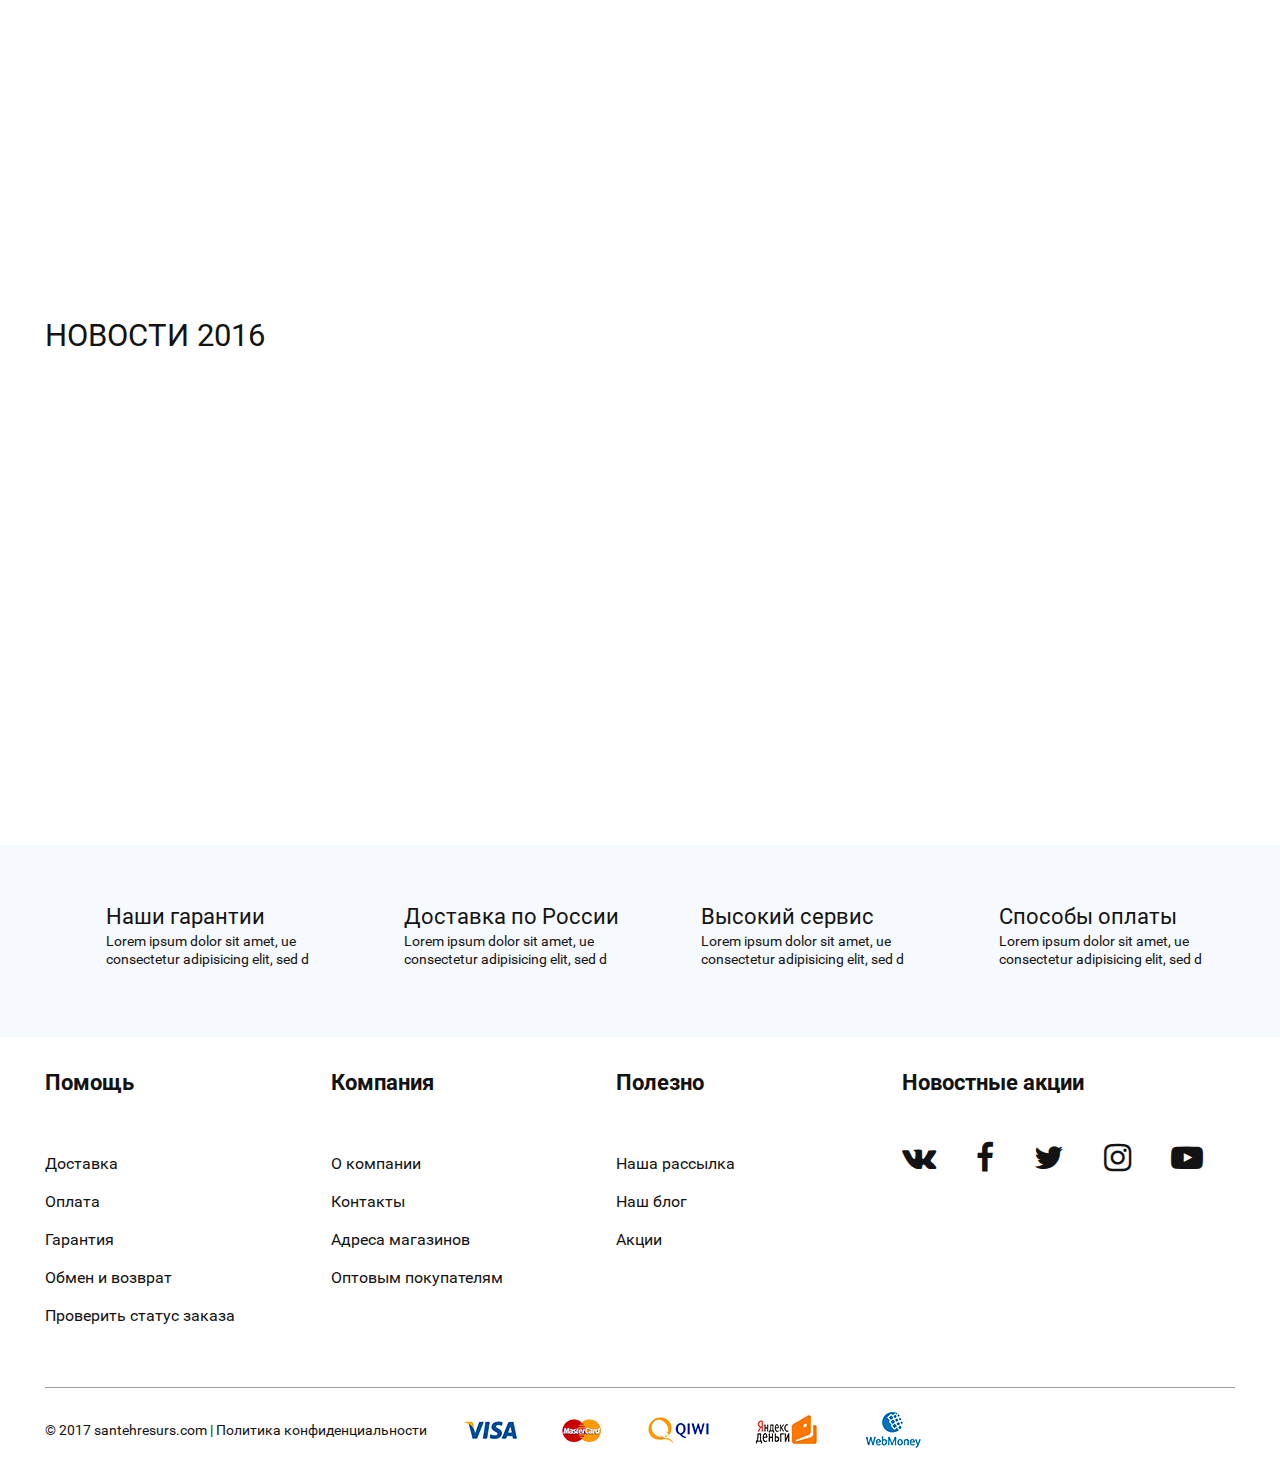
==== commit 86df8090: "Santehresurs" ====
--- a/card.html
+++ b/card.html
@@ -24,7 +24,6 @@
 	<script type="text/javascript" src="vendors/js/nouislider.js"></script>
 	<script type="text/javascript" src="vendors/js/parallax.js"></script>
 	<script type="text/javascript" src="vendors/js/jquery.hoverIntent.js"></script>
-	<!-- <script type="text/javascript" src="vendors/js/jquery.maskedinput.min.js"></script> -->
 	<script type="text/javascript" src="vendors/js/wow.min.js"></script>
 	<script>new WOW().init();</script>
 	<link rel="icon" type="image/png" href="favicon/favicon.ico" sizes="16x16">
